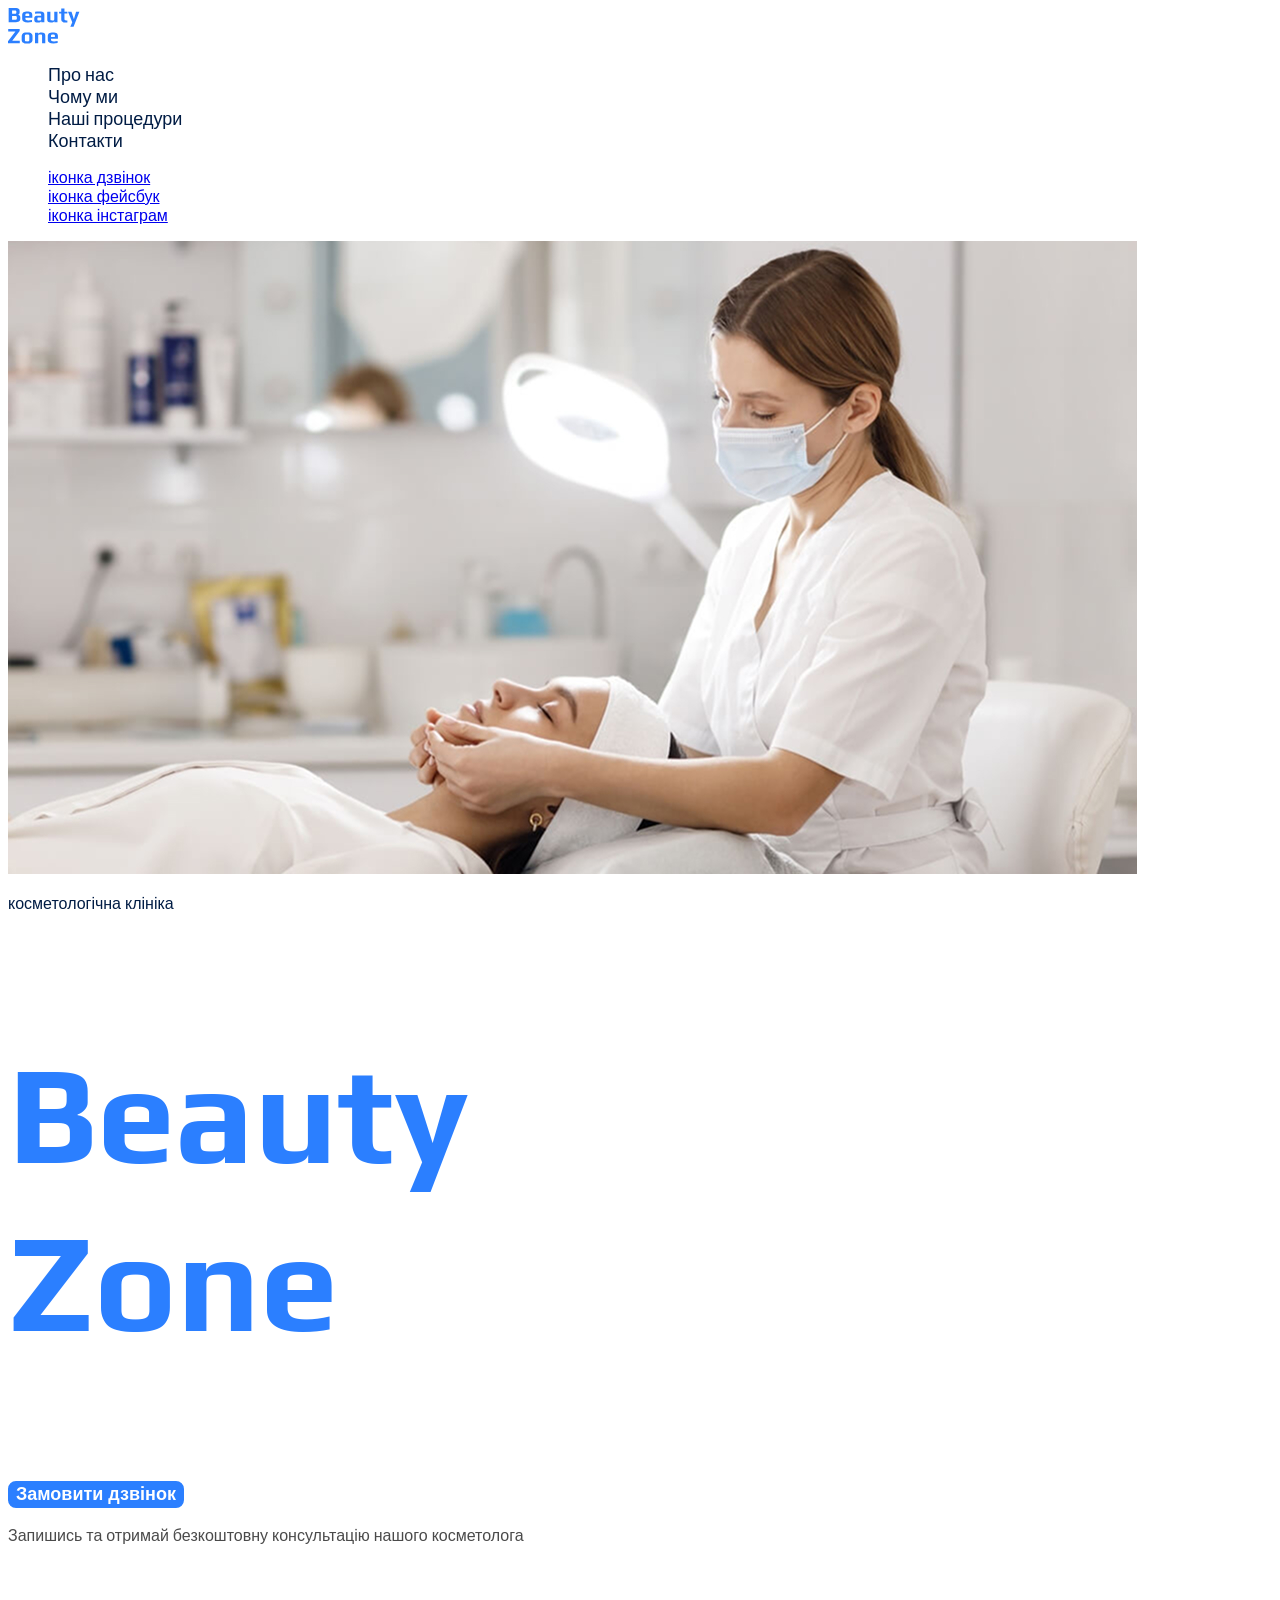
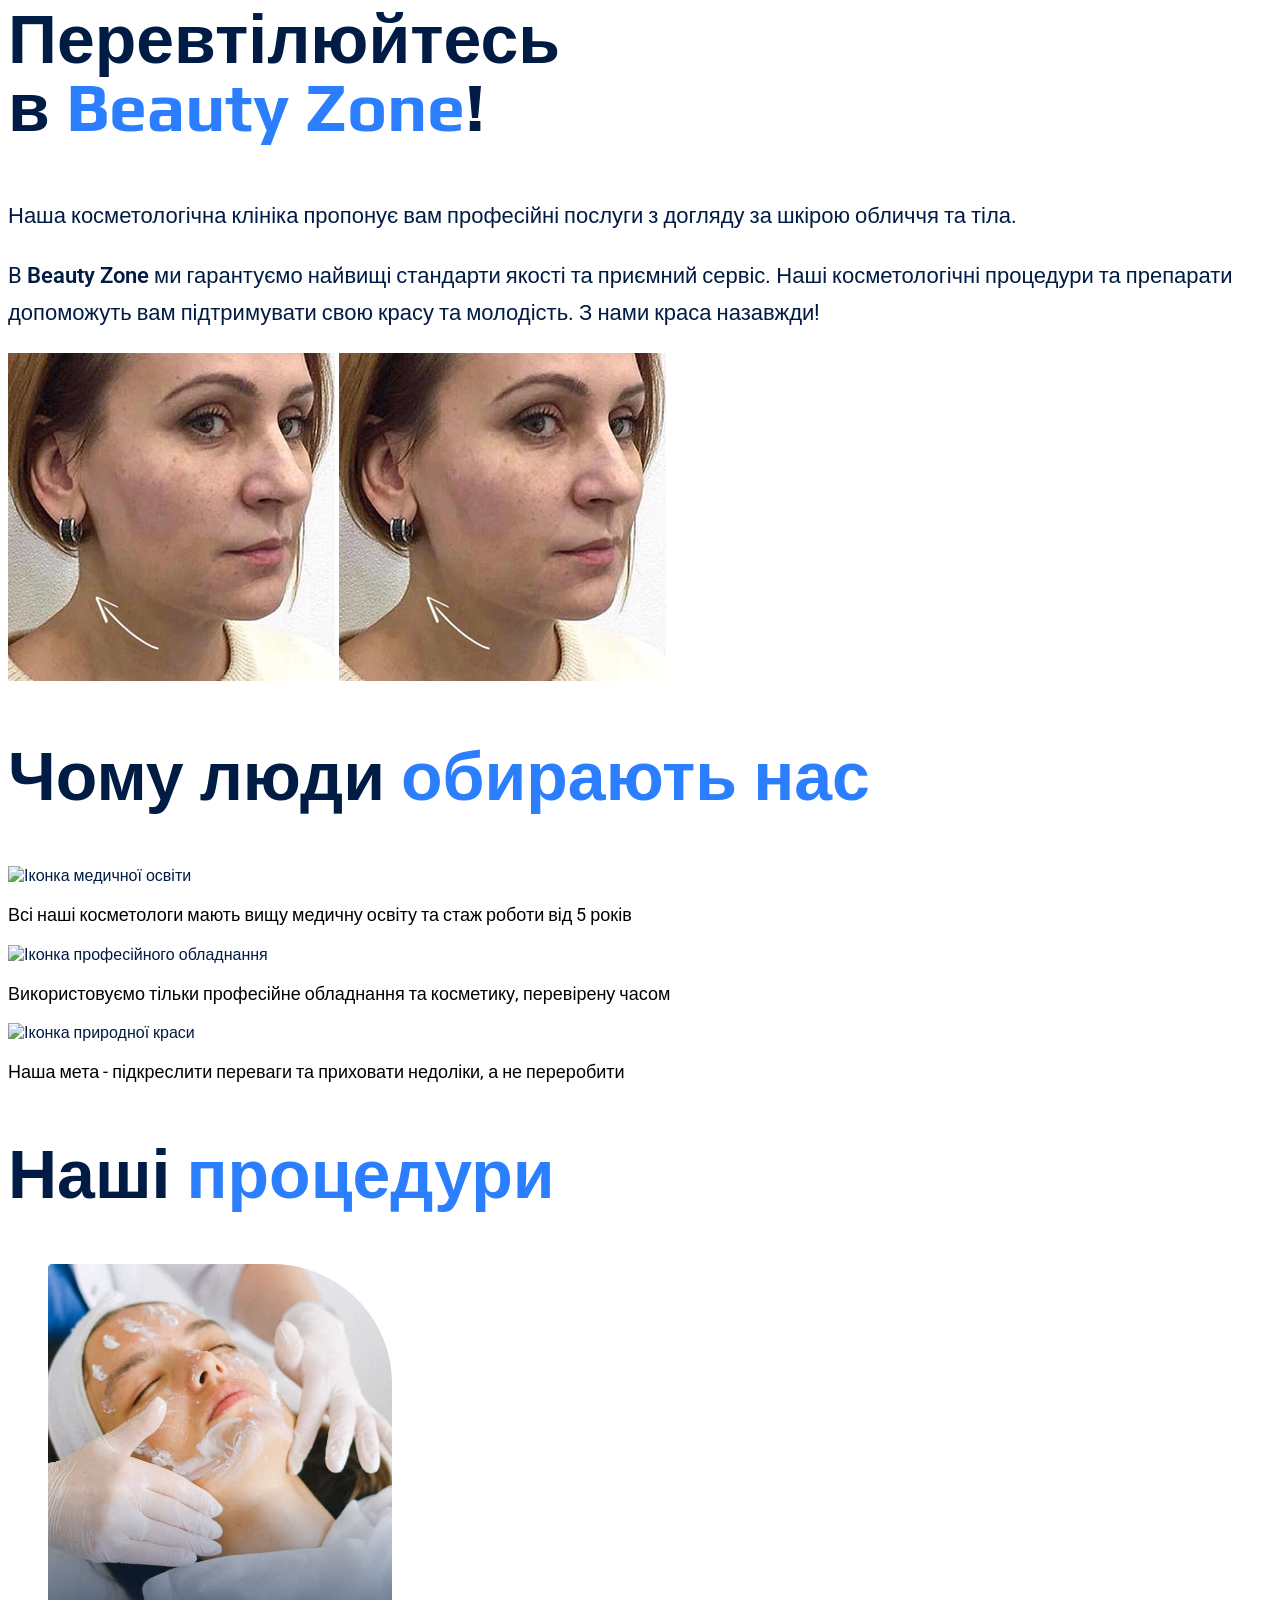
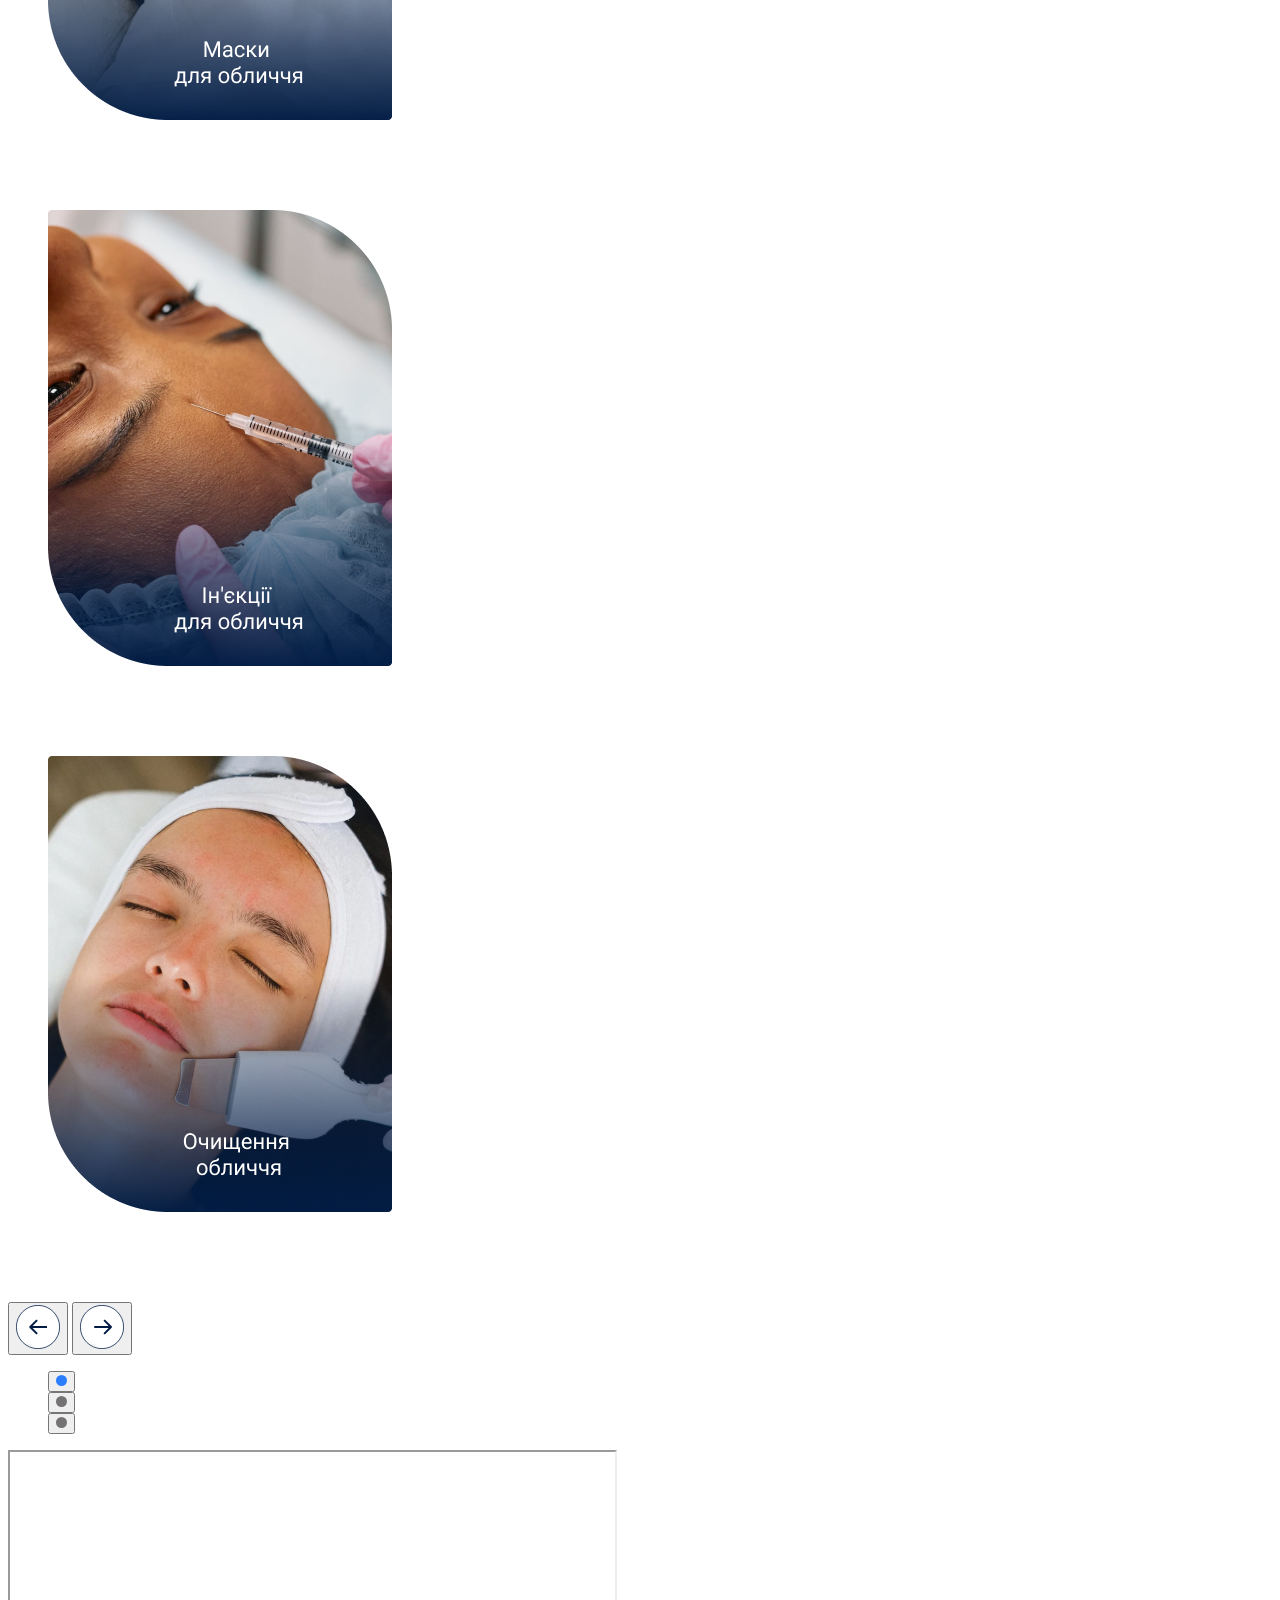
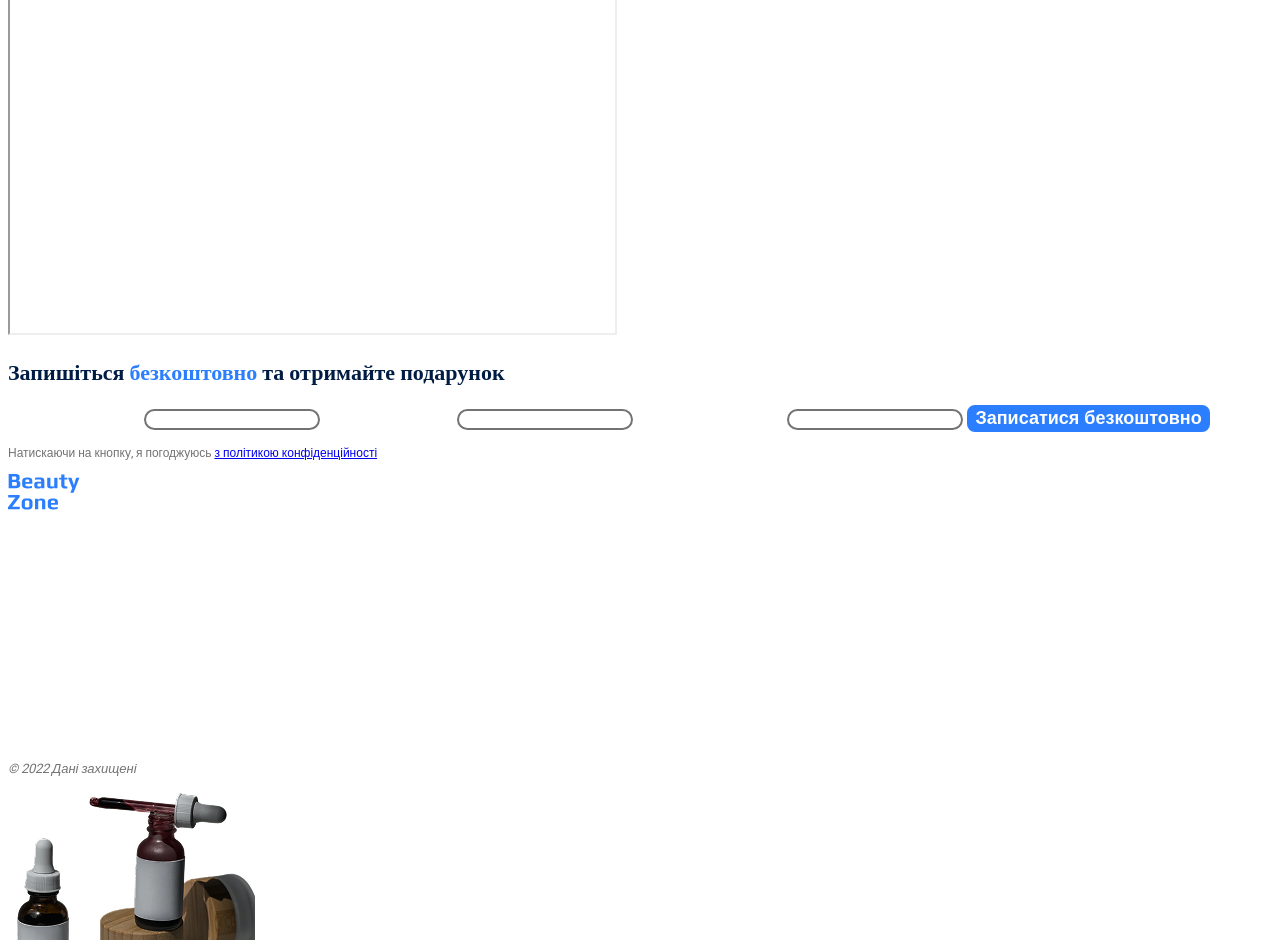
==== indexa.html @ 0082fa1a "Додано підключення шрифту локально" ====
<!doctype html>
<html lang="uk">
  <head>
    <meta charset="UTF-8" />
    <meta name="viewport" content="width=device-width, initial-scale=1.0" />
    <title>Beauty Zone</title>
    <link rel="stylesheet" href="./css/style.css" />
  </head>
  <body>
    <header>
      <a href="#"> <img src="./image/logo.svg" alt="Beauty Zone Logo" /></a>
      <nav>
        <ul>
          <li>
            <a class="link" href="#about">Про нас</a>
          </li>
          <li><a class="link" href="#why-us">Чому ми</a></li>
          <li><a class="link" href="#services">Наші процедури</a></li>
          <li><a class="link" href="#contact">Контакти</a></li>
        </ul>
      </nav>
      <ul>
        <li><a href="tel:+380970000007">іконка дзвінок</a></li>
        <li>
          <a
            href="https://www.facebook.com/beautyzone"
            target="_blank"
            rel="noopener noreferrer"
            >іконка фейсбук</a
          >
        </li>
        <li>
          <a
            href="https://www.instagram.com/beautyzone"
            target="_blank"
            rel="noopener noreferrer"
            >іконка інстаграм</a
          >
        </li>
      </ul>
    </header>
    <main>
      <section class="hero-section">
        <img
          src="./image/hero-photo.jpg"
          alt="Косметолог виконує процедуру догляду за обличчям"
        />
        <p class="hero-description">косметологічна клініка</p>
        <h1 class="hero-title">Beauty<br />Zone</h1>
        <button class="button" type="button">Замовити дзвінок</button>
        <p class="hero-subtitle">
          Запишись та отримай безкоштовну консультацію нашого косметолога
        </p>
      </section>
      <section class="about-section" id="about">
        <h2 class="section-title">
          Перевтілюйтесь<br />в <span>Beauty Zone</span>!
        </h2>
        <p class="about-description">
          Наша косметологічна клініка пропонує вам професійні послуги з догляду
          за шкірою обличчя та тіла.
        </p>
        <p class="about-text">
          B <strong>Beauty Zone</strong> ми гарантуємо найвищі стандарти якості
          та приємний сервіс. Наші косметологічні процедури та препарати
          допоможуть вам підтримувати свою красу та молодість. З нами краса
          назавжди!
        </p>
        <img src="./image/Mask-group2.jpg" alt="Жінка до процедури " />
        <img src="./image/Mask-group2.jpg" alt="Жінка після процедури " />
      </section>
      <section class="why-us-section" id="why-us">
        <h2 class="section-title">Чому люди <span>обирають нас</span></h2>
        <article>
          <img src="./image/icon-1.svg" alt="Іконка медичної освіти" />
          <p class="why-us-text-1">
            Всі наші косметологи мають вищу медичну освіту та стаж роботи від 5
            років
          </p>
        </article>
        <article>
          <img src="./image/icon-2.svg" alt="Іконка професійного обладнання" />
          <p class="why-us-text-2">
            Використовуємо тільки професійне обладнання та косметику, перевірену
            часом
          </p>
        </article>
        <article>
          <img src="./image/icon-3.svg" alt="Іконка природної краси" />
          <p class="why-us-text-3">
            Наша мета - підкреслити переваги та приховати недоліки, а не
            переробити
          </p>
        </article>
      </section>
      <section class="services-section" id="services">
        <h2 class="section-title">Наші <span>процедури</span></h2>
        <ul>
          <li>
            <img src="./image/Facial-Masks.jpg" alt="Маска для обличчя" />
            <p class="service-description">Маска для обличчя</p>
          </li>
          <li>
            <img
              src="./image/Facial-Injections.jpg"
              alt="Ін'єкції для обличчя"
            />
            <p class="service-description">Ін'єкції для обличчя</p>
          </li>
          <li>
            <img src="./image/Facial-Cleansing.jpg" alt="Очищення обличчя" />
            <p class="service-description">Очищення обличчя</p>
          </li>
        </ul>
        <button>
          <img src="./image/Left-arrow.svg" alt="Попередній слайд" />
        </button>
        <button>
          <img src="./image/Right-arrow.svg" alt="Наступний слайд" />
        </button>
        <ul>
          <li>
            <button aria-label="Слайд 1">
              <img src="./image/Ellipse-1.svg" alt="Слайд 1" />
            </button>
          </li>
          <li>
            <button aria-label="Слайд 2">
              <img src="./image/Ellipse-2.svg" alt="Слайд 2" />
            </button>
          </li>
          <li>
            <button aria-label="Слайд 3">
              <img src="./image/Ellipse-4.svg" alt="Слайд 3" />
            </button>
          </li>
        </ul>
      </section>
      <section class="contact-section" id="contact">
        <iframe
          src="https://www.google.com/maps/embed?pb=!1m18!1m12!1m3!1d5081.880125837256!2d30.51555397643694!3d50.442217071590605!2m3!1f0!2f0!3f0!3m2!1i1024!2i768!4f13.1!3m3!1m2!1s0x40d4cef8b5f6338d%3A0x25c7f06ad686451c!2z0LHRg9C7LiDQotCw0YDQsNGB0LAg0KjQtdCy0YfQtdC90LrQviwgNSwg0JrQuNC10LIsINCj0LrRgNCw0LjQvdCwLCAwMjAwMA!5e0!3m2!1sru!2sde!4v1784126427452!5m2!1sru!2sde"
          width="605"
          height="481"
          allowfullscreen=""
          loading="lazy"
          referrerpolicy="strict-origin-when-cross-origin"
          title="Карта розташування Beauty Zone"
        ></iframe>
        <form class="form-section">
          <p class="form-title">
            Запишіться <span>безкоштовно</span> та отримайте подарунок
          </p>
          <label for="name">Ваше ім'я та прізвище</label>
          <input
            class="form-label"
            type="text"
            id="name"
            name="name"
            required
          />

          <label for="phone">Ваш номер телефону</label>
          <input
            class="form-label"
            type="tel"
            id="phone"
            name="phone"
            required
          />

          <label for="email">Ваша електронна пошта</label>
          <input
            class="form-label"
            type="email"
            id="email"
            name="email"
            required
          />

          <button class="button" type="submit">Записатися безкоштовно</button>
          <p class="consent-text">
            Натискаючи на кнопку, я погоджуюсь
            <a href="#" class="consent-link">з політикою конфіденційності</a>
          </p>
        </form>
      </section>
    </main>
    <footer>
      <a href="#"> <img src="./image/logo.svg" alt="Beauty Zone Logo" /></a>
      <nav>
        <ul>
          <li>
            <a href="#about">Про нас</a>
          </li>
          <li><a href="#why-us">Чому ми</a></li>
          <li><a href="#services">Наші процедури</a></li>
          <li><a href="#contact">Контакти</a></li>
        </ul>
      </nav>
      <address>
        <ul>
          <li><a href="tel:+380960000007">+ 38 (096) 000 00 07</a></li>
          <li>
            <a href="mailto:beautyzone@gmail.com">beautyzone@gmail.com</a>
          </li>
          <li>
            <a
              href="https://maps.app.goo.gl/HnCB11w3N8Eyhjzk7"
              target="_blank"
              rel="noopener noreferrer"
              >Україна, м. Київ, вул. Тараса Шевченка 5</a
            >
          </li>
        </ul>
        <ul>
          <li>
            <a href="tel:+380960000007">іконка дзвінок</a>
          </li>
          <li>
            <a href="#"><!-- Facebook icon --></a>
          </li>
          <li>
            <a href="#"><!-- Instagram icon --></a>
          </li>
        </ul>

        <a href="#">Політика конфіденційності</a>
        <p>&copy; 2022 Дані захищені</p>
        <img src="./image/Produckt-photos.jpg" alt="Флакони з рідиною" />
      </address>
    </footer>
  </body>
</html>
---- css/style.css ----
@font-face {
     font-display: swap;
     font-family: 'Play';
     font-style: normal;
     font-weight: 400;
     src: url('../fonts/play-v21-latin-regular.woff2') format('woff2');
 }

 @font-face {
     font-display: swap;
     font-family: 'Play';
     font-style: normal;
     font-weight: 700;
     src: url('../fonts/play-v21-latin-700.woff2') format('woff2');
 }

 @font-face {
     font-display: swap;
     font-family: 'Roboto';
     font-style: normal;
     font-weight: 400;
     src: url('../fonts/roboto-v51-latin-regular.woff2') format('woff2');
 }

 @font-face {
     font-display: swap;
     font-family: 'Roboto';
     font-style: normal;
     font-weight: 600;
     src: url('../fonts/roboto-v51-latin-600.woff2') format('woff2');
 }

 @font-face {
     font-display: swap;
     font-family: 'Roboto';
     font-style: normal;
     font-weight: 700;
     src: url('../fonts/roboto-v51-latin-700.woff2') format('woff2');

 }

 :root {
     --color-brand: #2B7FFF;
     --color-primary-dark: #011C44;
     --color-primary-light: #FFFFFF;
     --color-secondary-dark: #000000;
     --color-secondary-neutral: #747272;
 }

 /* Base */
 body {
     color: var(--color-primary-dark);
     font-family: 'Roboto', sans-serif;
     font-weight: 400;
 }

 ul {
     list-style-type: none;
 }

 /* Button */
 .button {
     color: var(--color-primary-light);
     font-weight: 600;
     font-size: 18px;
     background-color: var(--color-brand);
     border: 2px solid var(--color-brand);
     cursor: pointer;
     border-radius: 8px;
 }

 .button:hover {
     color: var(--color-secondary-dark);
     background-color: transparent;
     border: 1px solid var(--color-brand);
 }

 /* Link*/

 .link {
     color: var(--color-primary-dark);
     text-decoration: none;
     font-size: 18px;
 }

 .link:hover {
     color: var(--color-brand);
     font-weight: 700;
     font-size: 18px;
 }


 /* Hero */

 .hero-title {
     color: var(--color-brand);
     font-family: 'Play';
     font-weight: 700;
     font-size: 140px;
     line-height: 1.2;
 }

 .hero-description {
     color: var(--color-primary-dark);
 }

 .hero-subtitle {
     color: #4A4A4A;
     line-height: 1.5;
 }

 /* Section */

 .section-title {
     color: var(--color-primary-dark);
     font-family: 'Play', sans-serif;
     font-weight: 700;
     font-size: 68px;
     line-height: 100%;
 }

 .section-title span {
     color: var(--color-brand);
     font-size: 68px;
     line-height: 100%;
 }

 /* About */

 .about-description {
     color: var(--color-primary-dark);
     font-size: 22px;   
     line-height: 1.7;
 }

 .about-text {
     color: var(--color-primary-dark);
     font-size: 22px;
     line-height: 1.7;
 }

 .about-text strong {
     font-weight: 600;
     font-size: 22px;
     line-height: 1.7;
 }

 /* Why Us */

 .why-us-text-1 {
     color: var(--color-secondary-dark);
     font-size: 18px;
     line-height: 1.3;
 }

 .why-us-text-2 {
     color: var(--color-secondary-dark);
     font-size: 18px;
     line-height: 1.3;
 }

 .why-us-text-3 {
     color: var(--color-secondary-dark);
     font-size: 18px;
     line-height: 1.3;
 }

 /* Services */

 .service-description {
     color: var(--color-primary-light);
        font-size: 22px;
        line-height: 1.9;
 }

 /* Contact */
 .form-title {
     font-family: 'Play';
     font-weight: 600;
     font-size: 22px;
     line-height: 100%;
 }

 .form-section p span {
     color: var(--color-brand);
     font-size: 22px;
     line-height: 100%;
 }

 .form-section label {
     color: var(--color-primary-light);
     font-size: 13px;
     line-height: 100%;
 }
 
 .consent-text {
    color: var(--color-secondary-neutral);
    font-size: 12px;
    line-height: 1.5;
 } 

 .form-label { 
    background-color: transparent;
     font-size: 13px;
     line-height: 100%;
     border: 2px solid #747272;
     cursor: pointer;
     border-radius: 32px;
    }

.form-label:hover {
    background-color: var(--color-secondary-neutral);
    border: 2px solid var(--color-secondary-neutral);
}

 /* Footer */

 footer a {
     color: var(--color-primary-light);
     text-decoration: none;
     font-size: 16px;
     line-height: 100%;
 }

 footer p {
    color:var(--color-secondary-neutral);
    font-size: 13px;
    line-height: 100%;
}
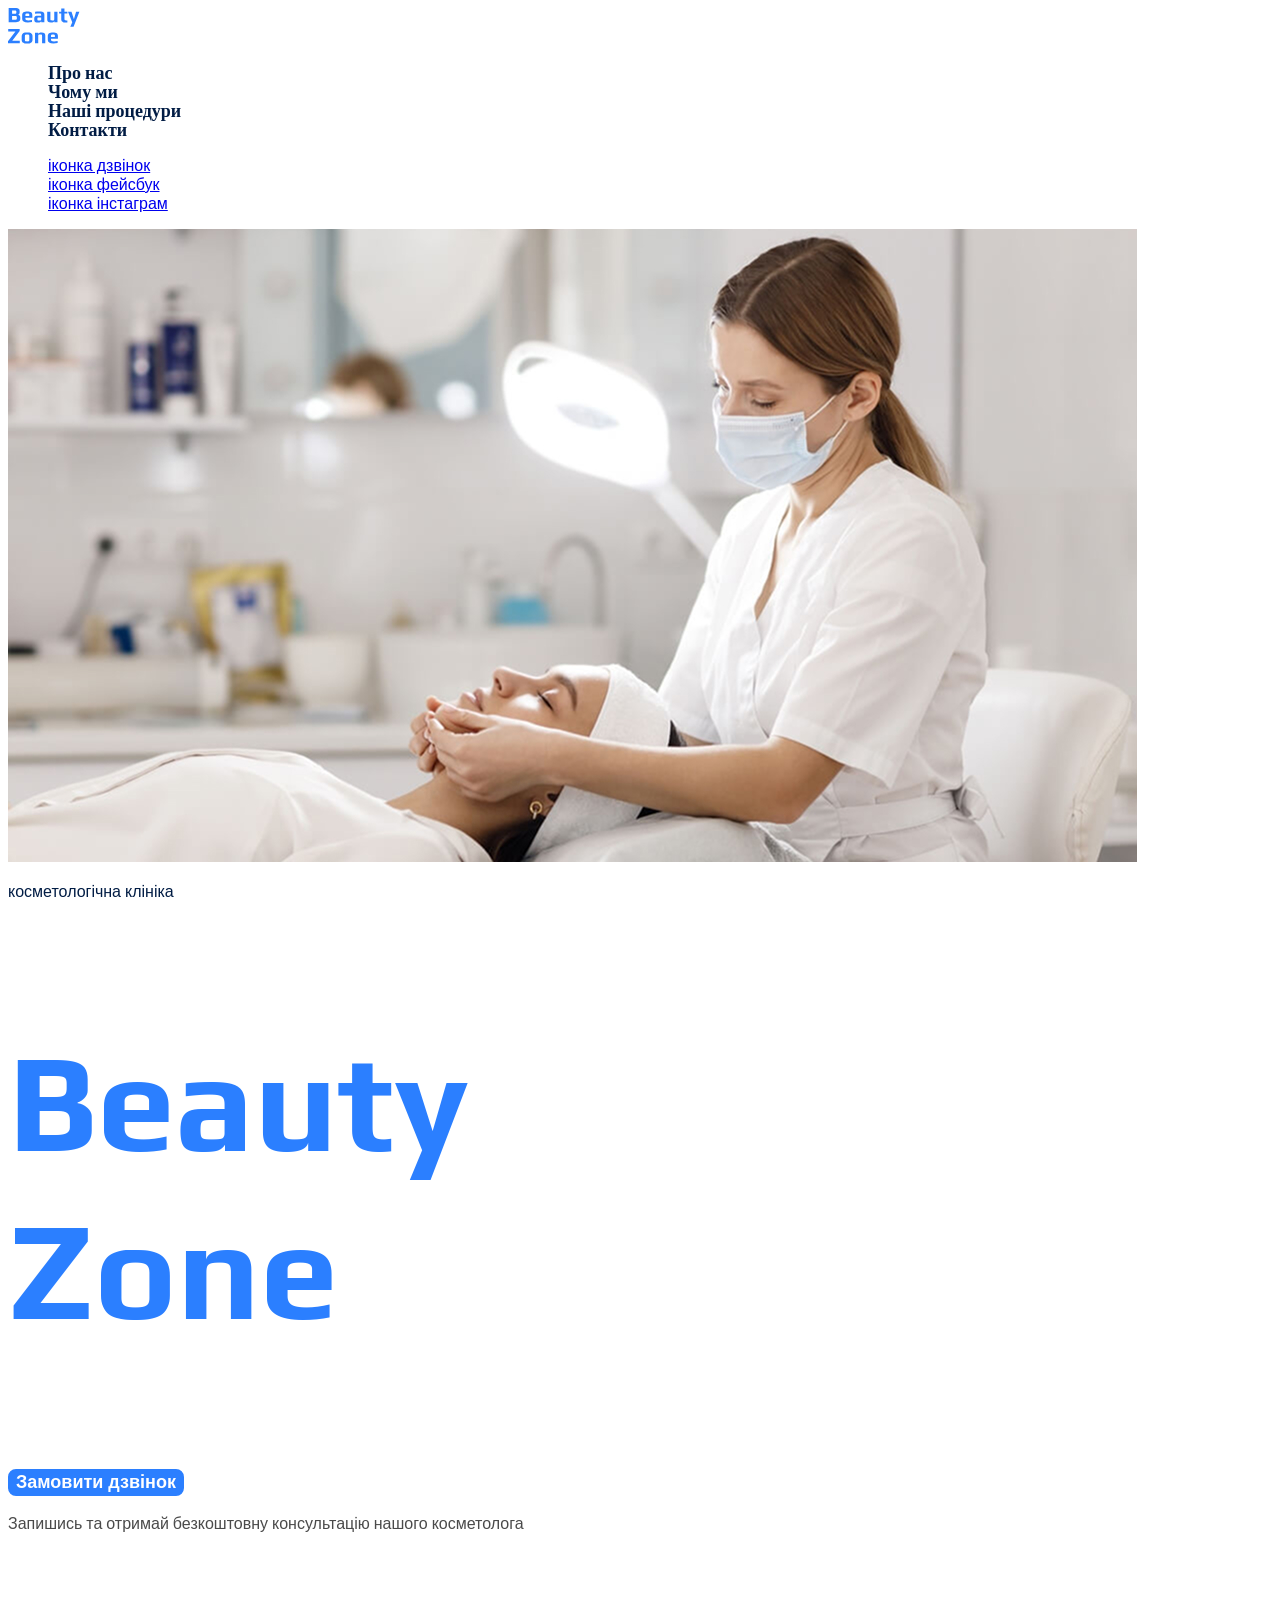
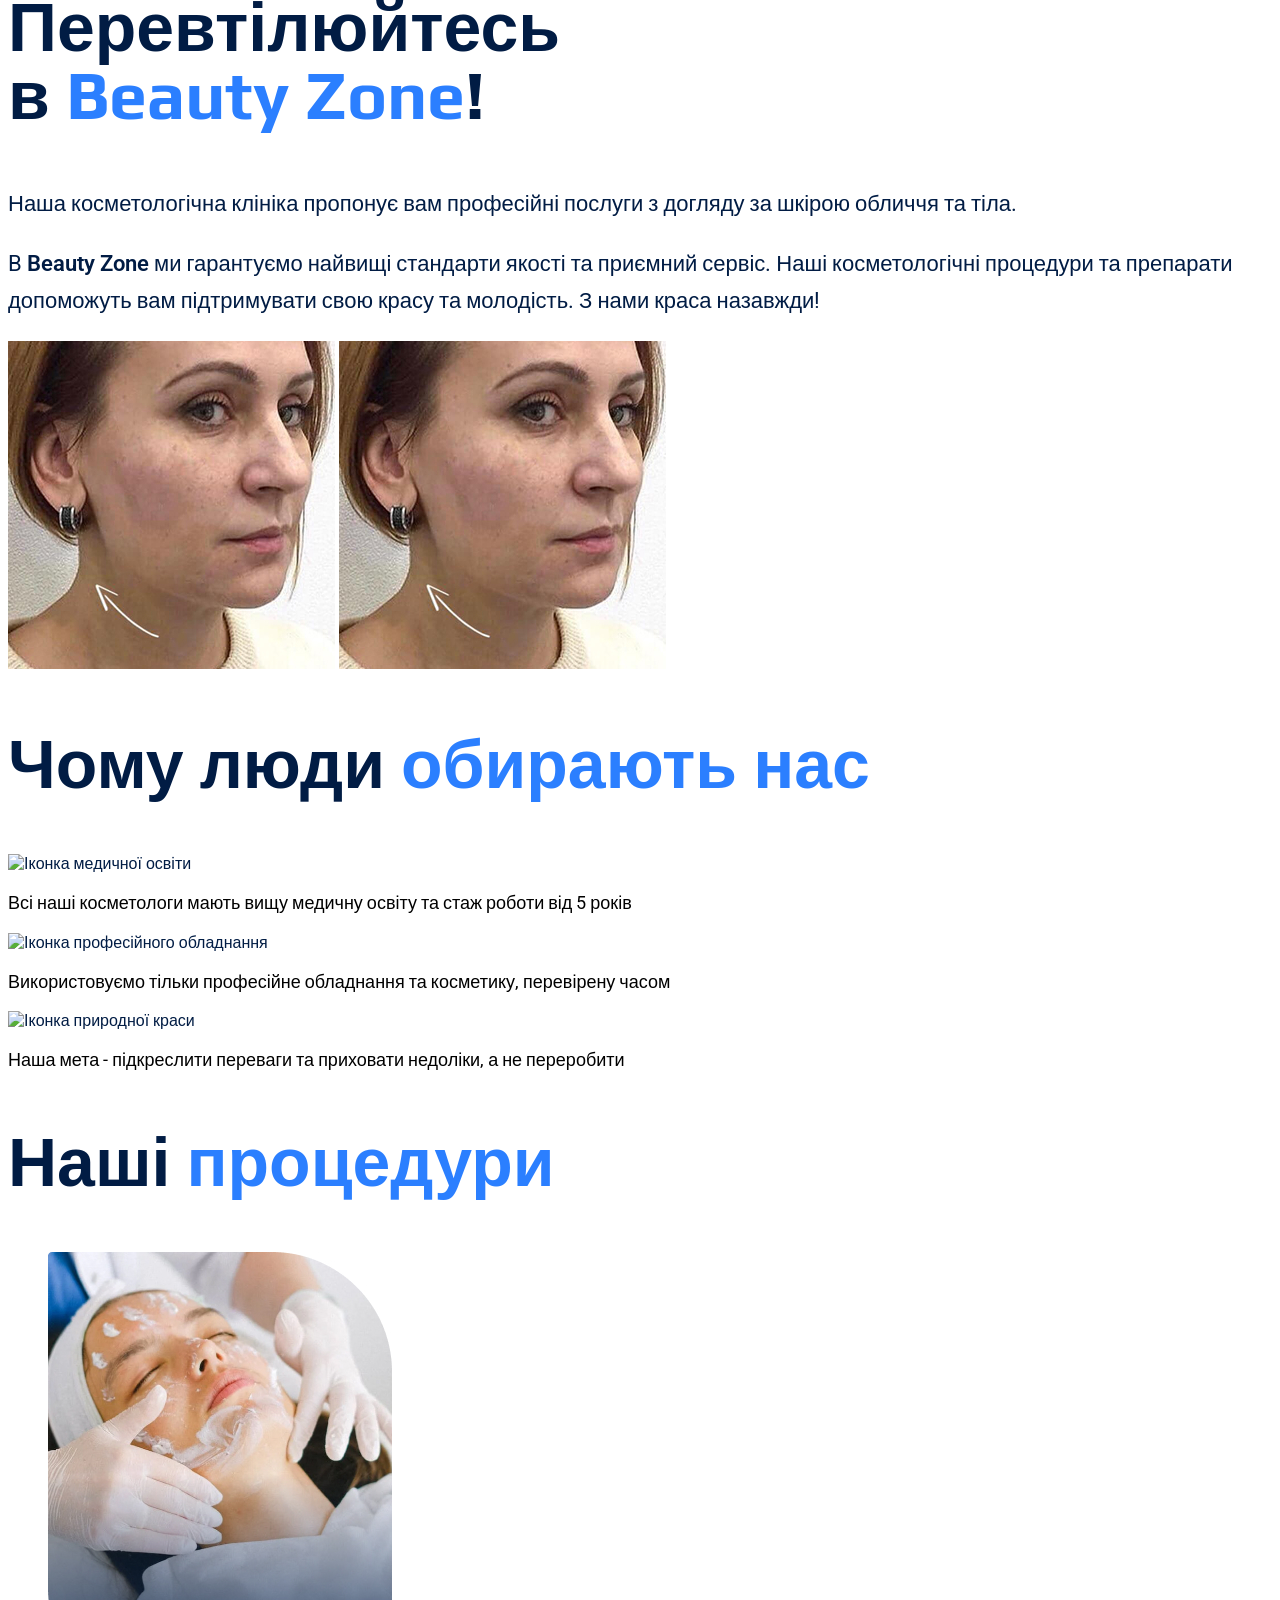
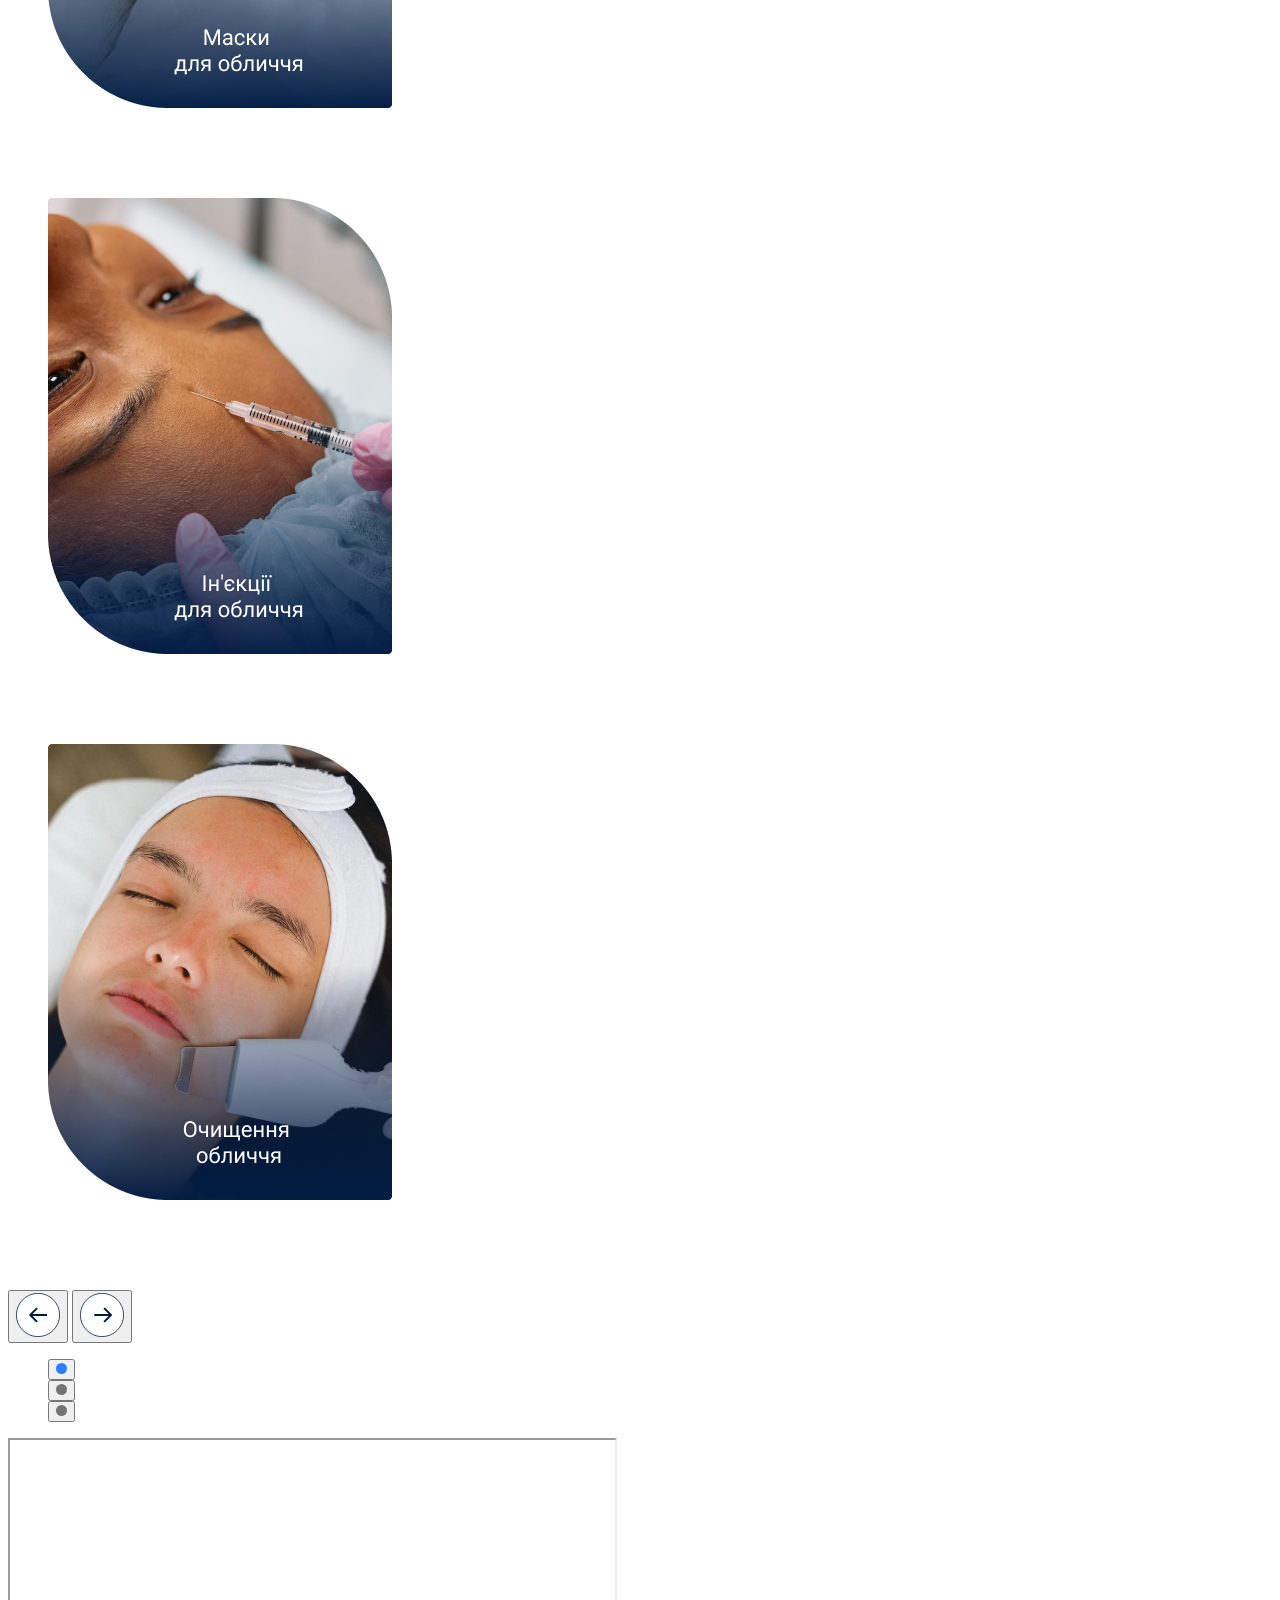
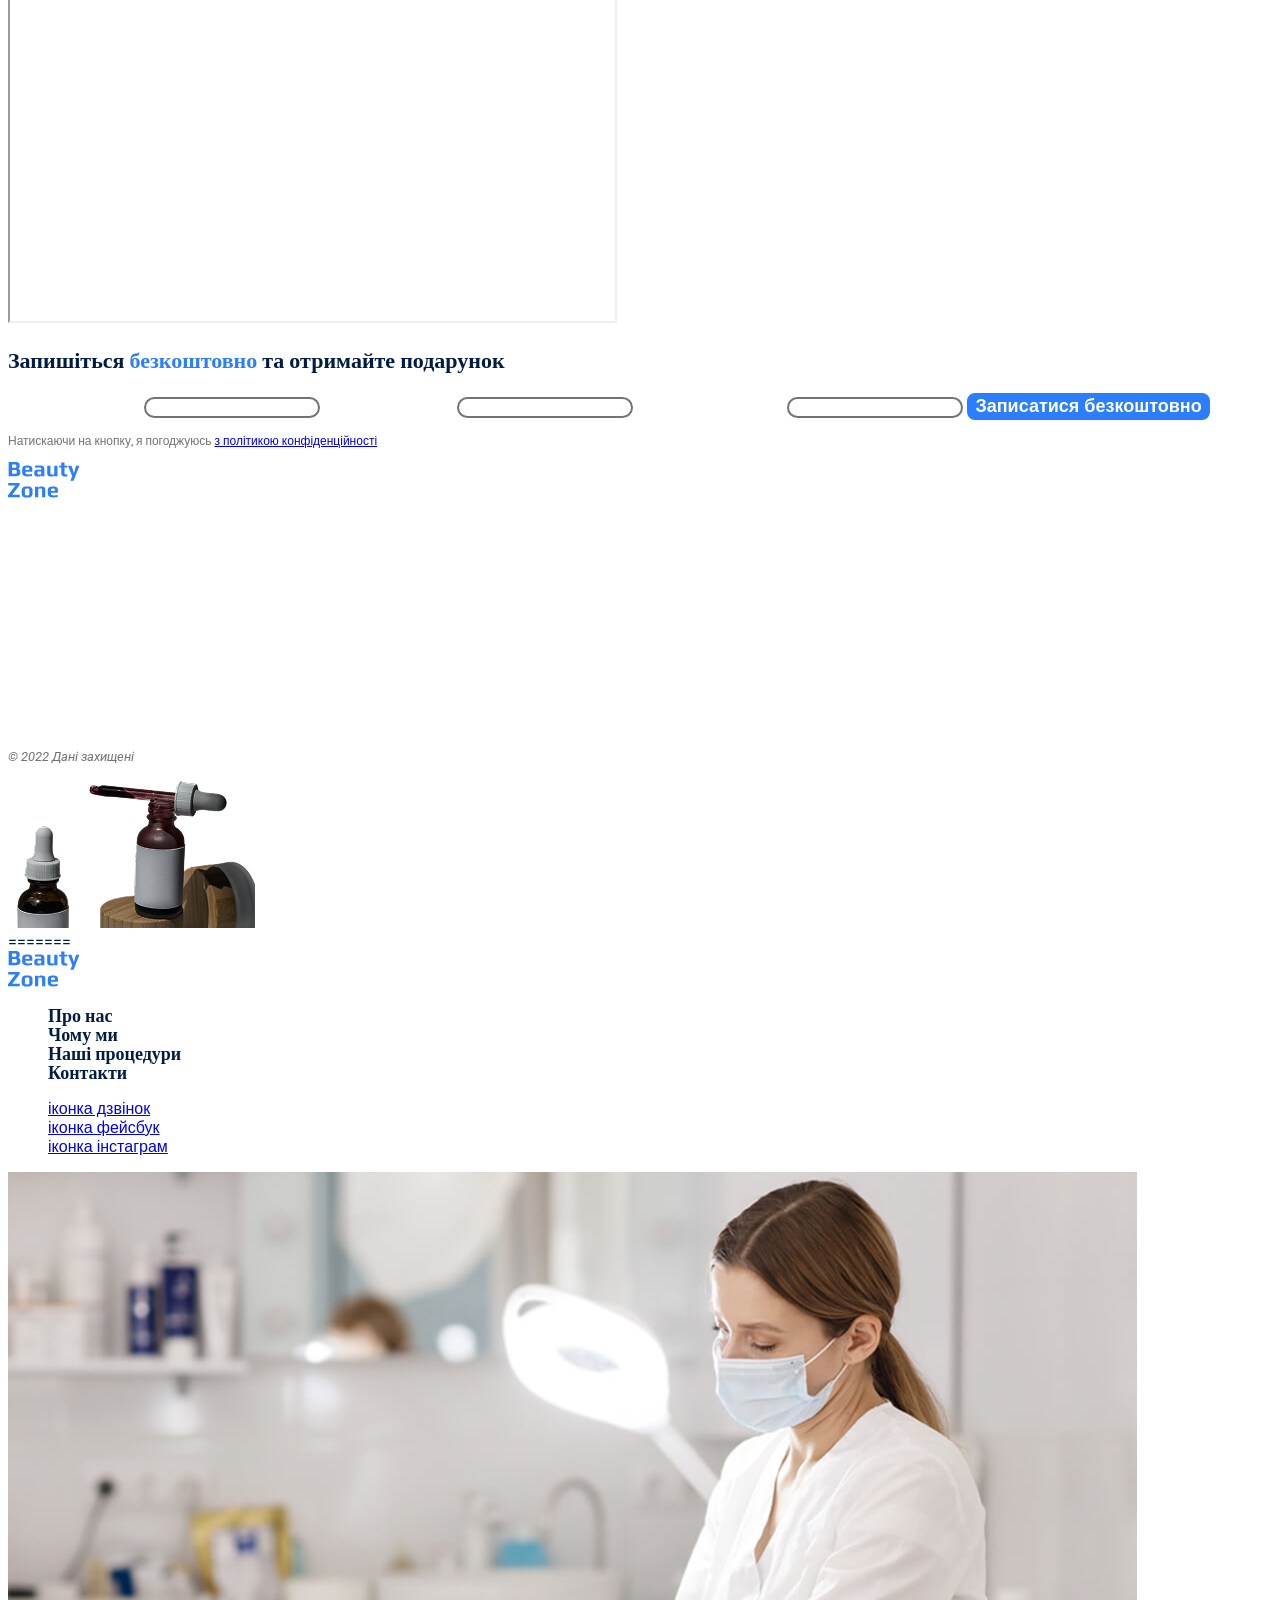
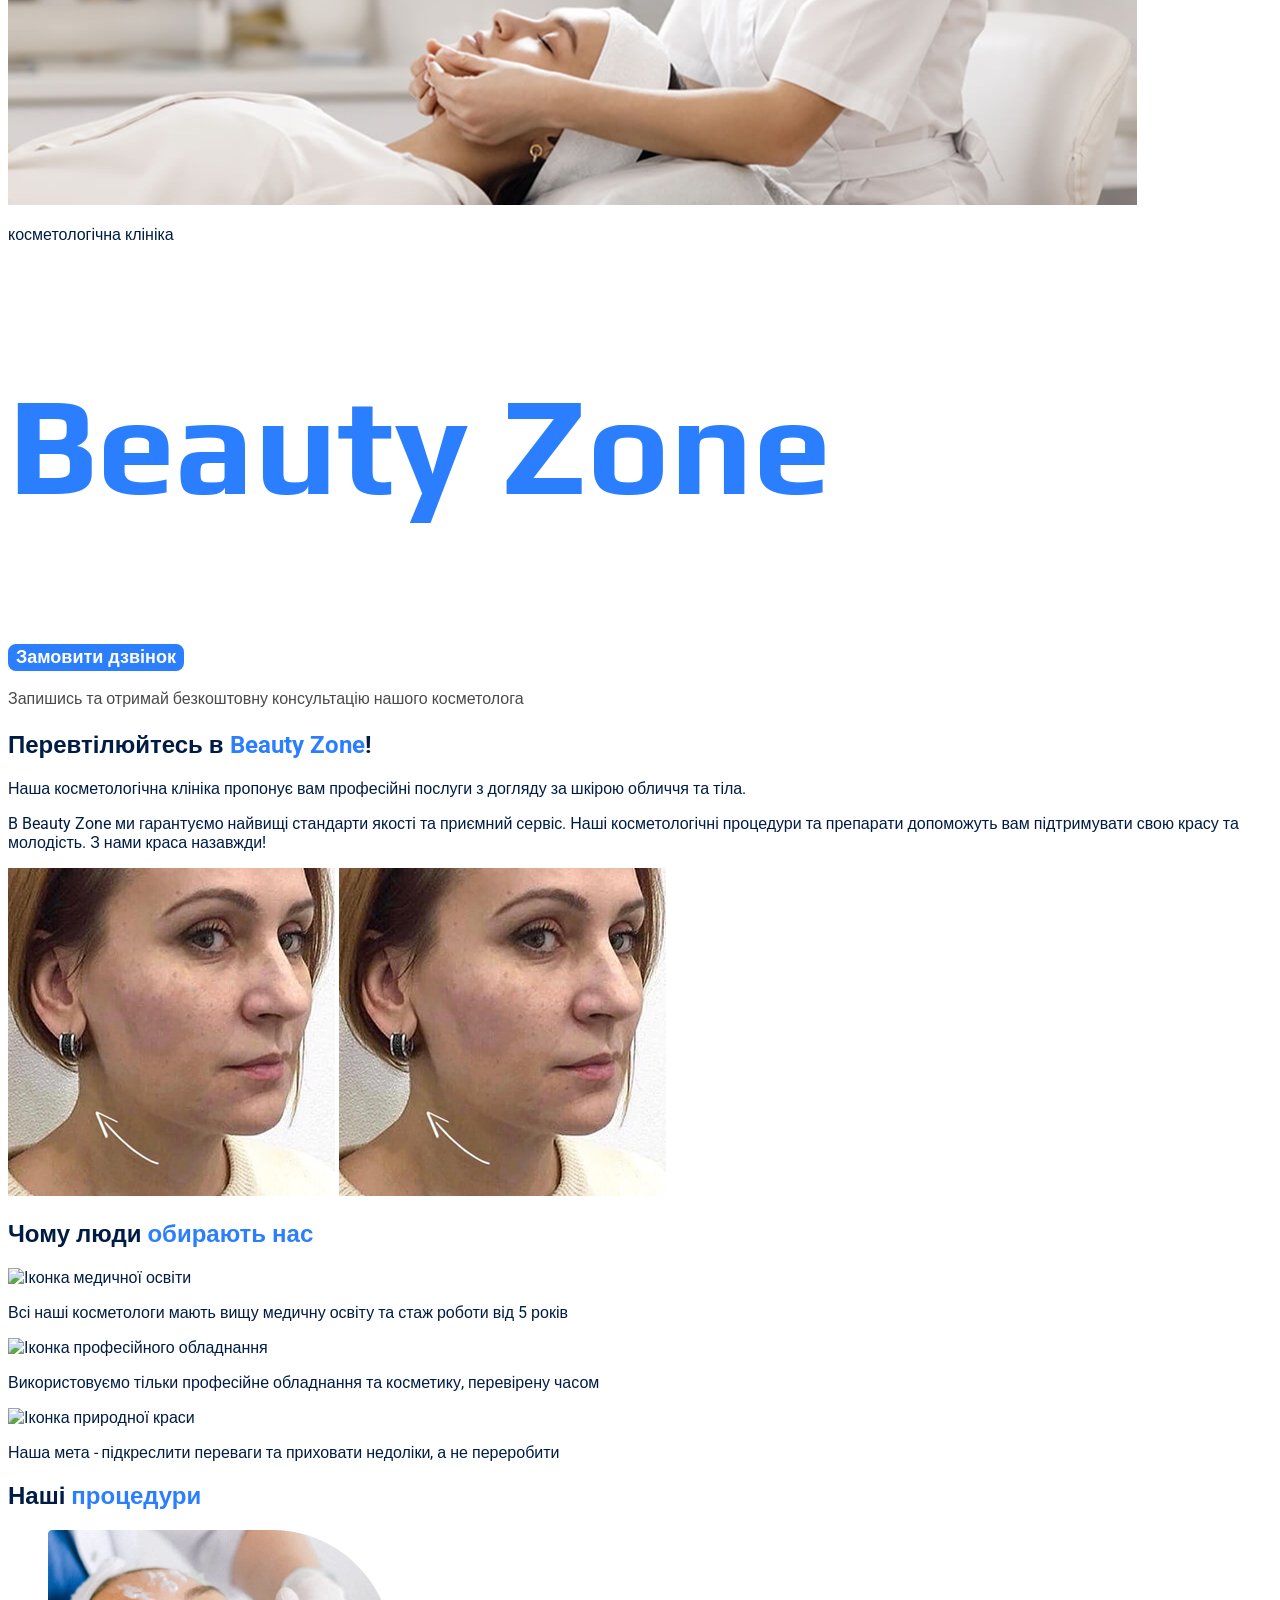
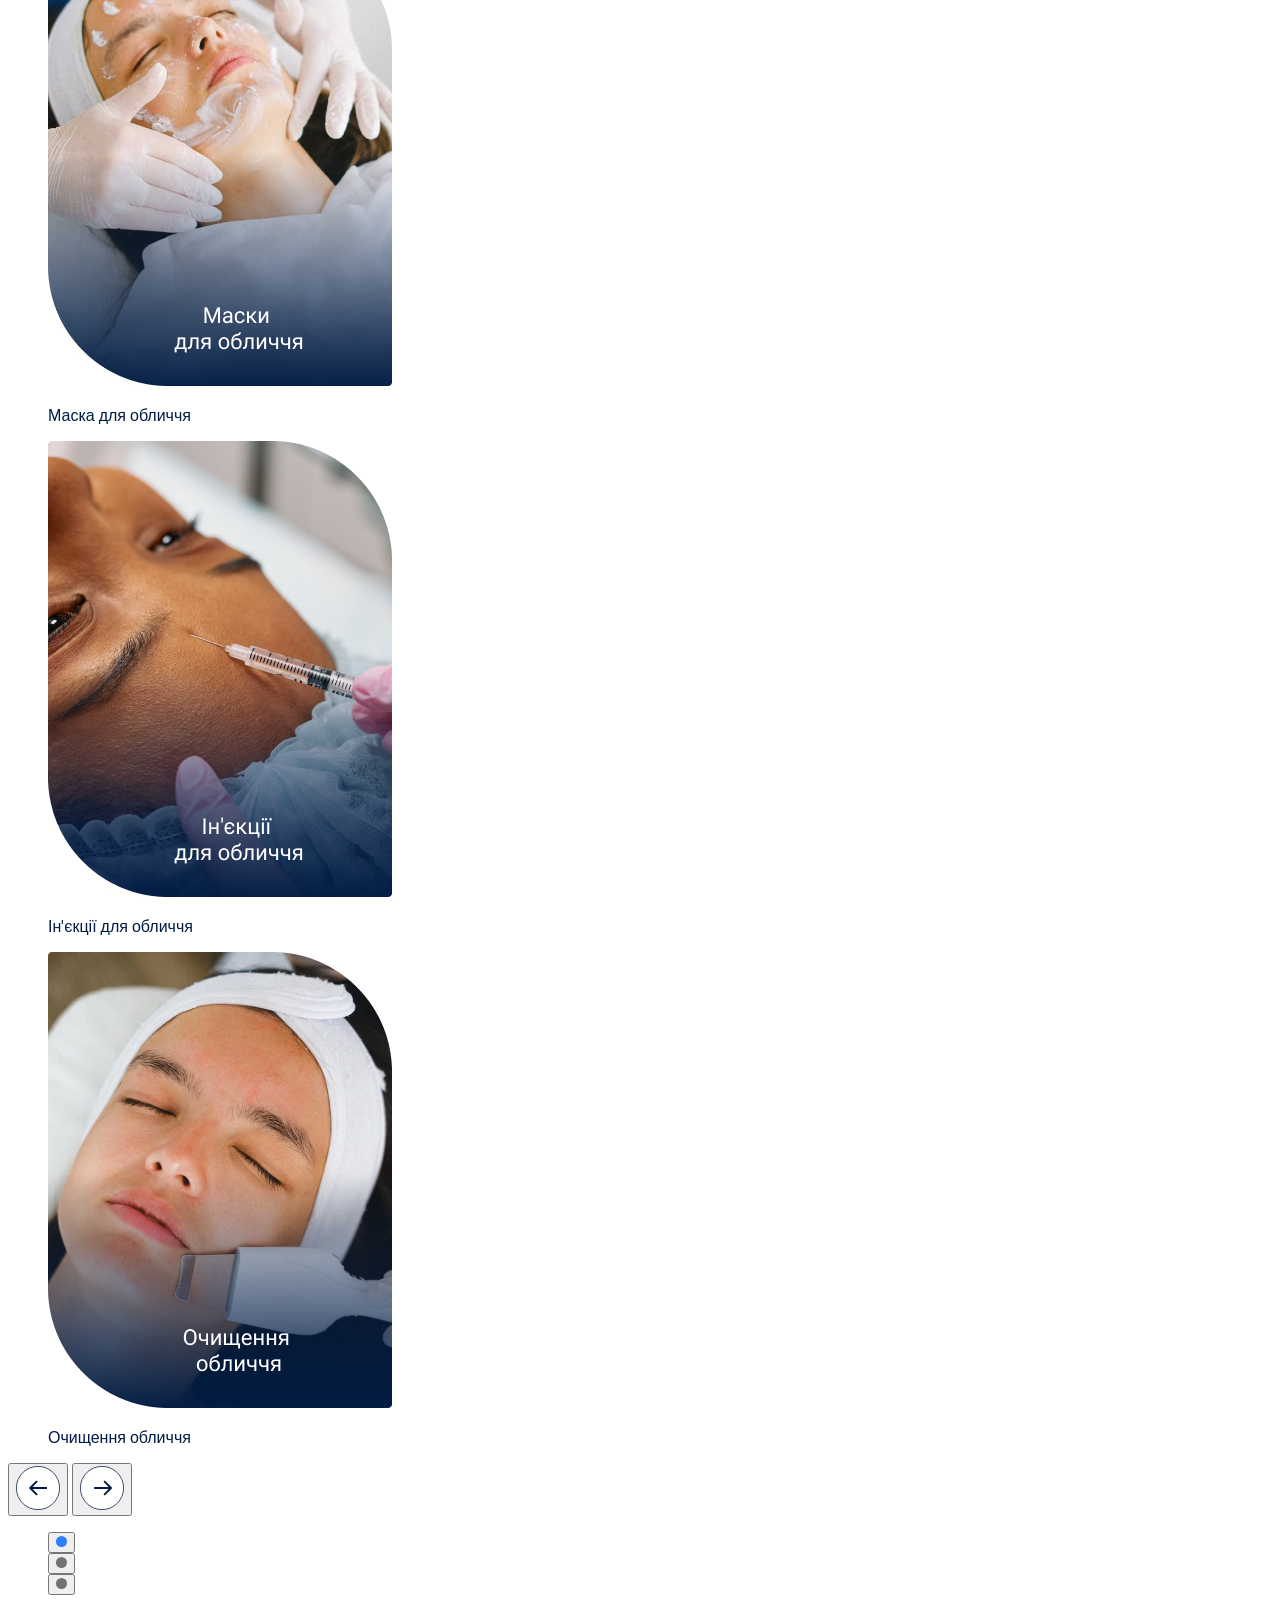
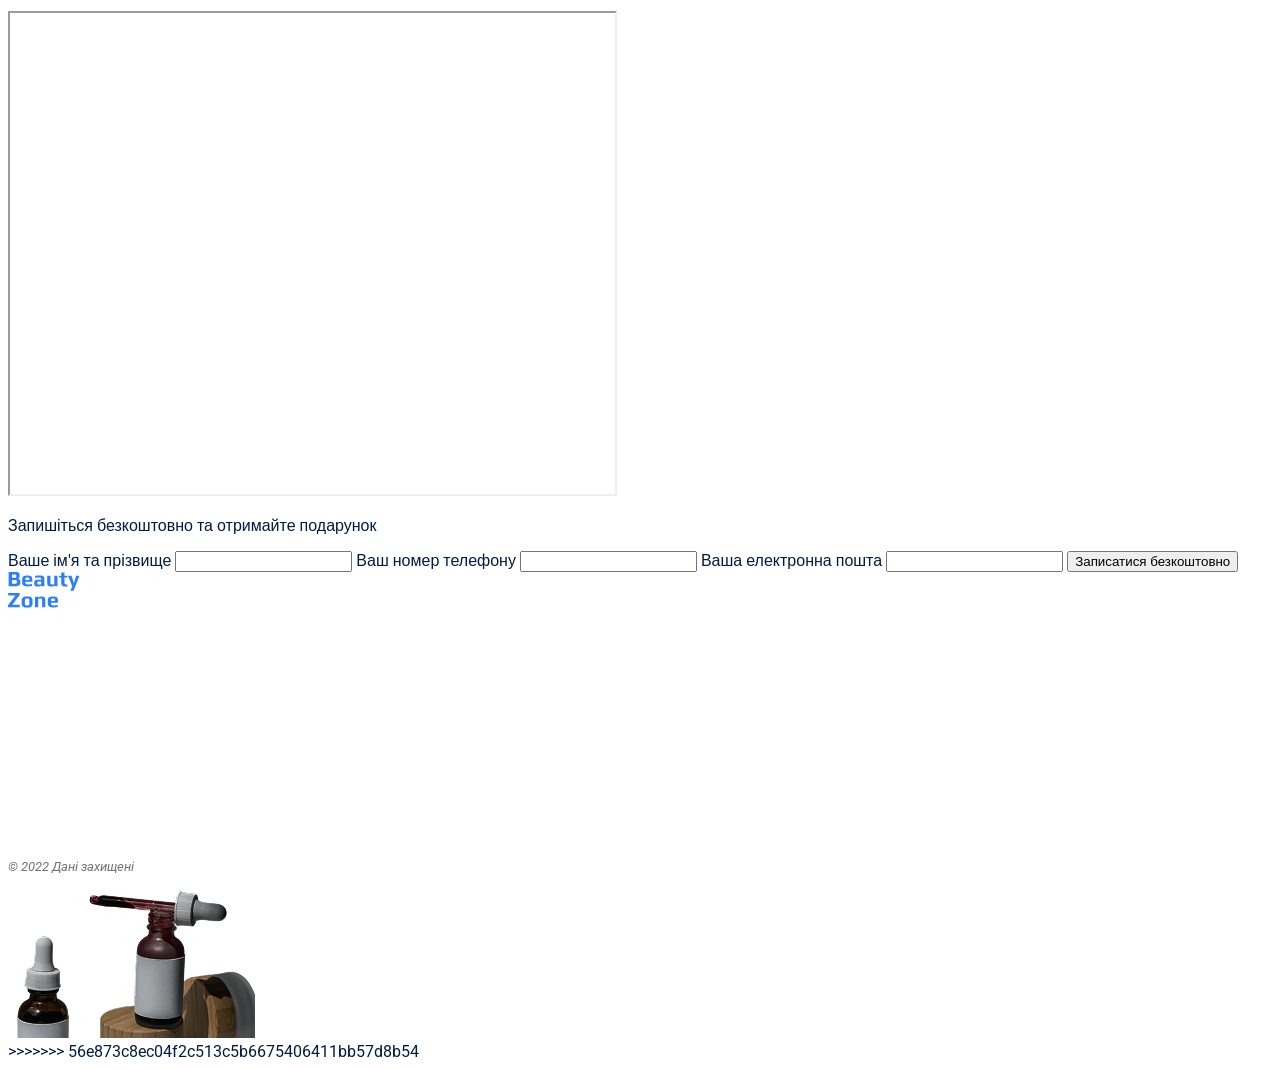
==== commit ac26cfd7: "Resolve merge conflicts" ====
--- a/indexa.html
+++ b/indexa.html
@@ -231,3 +231,217 @@
     </footer>
   </body>
 </html>
+=======
+<!doctype html>
+<html lang="uk">
+  <head>
+    <meta charset="UTF-8" />
+    <meta name="viewport" content="width=device-width, initial-scale=1.0" />
+    <title>Beauty Zone</title>
+    <link rel="preconnect" href="https://fonts.googleapis.com" />
+    <link rel="preconnect" href="https://fonts.gstatic.com" crossorigin />
+    <link
+      href="https://fonts.googleapis.com/css2?family=Roboto:ital,wght@0,700;1,700&display=swap"
+      rel="stylesheet"
+    />
+    <link rel="stylesheet" href="./css/style.css" />
+  </head>
+  <body>
+    <header>
+      <a href="#"> <img src="./image/logo.svg" alt="Beauty Zone Logo" /></a>
+      <nav>
+        <ul>
+          <li>
+            <a class="link" href="#about">Про нас</a>
+          </li>
+          <li><a class="link" href="#why-us">Чому ми</a></li>
+          <li><a class="link" href="#services">Наші процедури</a></li>
+          <li><a class="link" href="#contact">Контакти</a></li>
+        </ul>
+      </nav>
+      <ul>
+        <li><a href="tel:+ 38 (097) 000 00 07">іконка дзвінок</a></li>
+        <li>
+          <a
+            href="https://www.facebook.com/beautyzone"
+            target="_blank"
+            rel="noopener noreferrer"
+            >іконка фейсбук</a
+          >
+        </li>
+        <li>
+          <a
+            href="https://www.instagram.com/beautyzone"
+            target="_blank"
+            rel="noopener noreferrer"
+            >іконка інстаграм</a
+          >
+        </li>
+      </ul>
+    </header>
+    <main>
+      <section class="hero-section">
+        <img
+          src="./image/hero-photo.jpg"
+          alt="Косметолог виконує процедуру догляду за обличчям"
+        />
+        <p class="hero-description">косметологічна клініка</p>
+        <h1 class="hero-title">Beauty Zone</h1>
+        <button class="button" type="button">Замовити дзвінок</button>
+        <p class="hero-subtitle">
+          Запишись та отримай безкоштовну консультацію нашого косметолога
+        </p>
+      </section>
+      <section id="about">
+        <h2>Перевтілюйтесь в <span>Beauty Zone</span>!</h2>
+        <p>
+          Наша косметологічна клініка пропонує вам професійні послуги з догляду
+          за шкірою обличчя та тіла.
+        </p>
+        <p>
+          B Beauty Zone ми гарантуємо найвищі стандарти якості та приємний
+          сервіс. Наші косметологічні процедури та препарати допоможуть вам
+          підтримувати свою красу та молодість. З нами краса назавжди!
+        </p>
+        <img src="./image/Mask-group2.jpg" alt="Жінка до процедури " />
+        <img src="./image/Mask-group2.jpg" alt="Жінка після процедури " />
+      </section>
+      <section id="why-us">
+        <h2>Чому люди <span>обирають нас</span></h2>
+        <article>
+          <img src="./image/icon-1.svg" alt="Іконка медичної освіти" />
+          <p>
+            Всі наші косметологи мають вищу медичну освіту та стаж роботи від 5
+            років
+          </p>
+        </article>
+        <article>
+          <img src="./image/icon-2.svg" alt="Іконка професійного обладнання" />
+          <p>
+            Використовуємо тільки професійне обладнання та косметику, перевірену
+            часом
+          </p>
+        </article>
+        <article>
+          <img src="./image/icon-3.svg" alt="Іконка природної краси" />
+          <p>
+            Наша мета - підкреслити переваги та приховати недоліки, а не
+            переробити
+          </p>
+        </article>
+      </section>
+      <section id="services">
+        <h2>Наші <span>процедури</span></h2>
+        <ul>
+          <li>
+            <img src="./image/Facial-Masks.jpg" alt="Маска для обличчя" />
+            <p>Маска для обличчя</p>
+          </li>
+          <li>
+            <img
+              src="./image/Facial-Injections.jpg"
+              alt="Ін'єкції для обличчя"
+            />
+            <p>Ін'єкції для обличчя</p>
+          </li>
+          <li>
+            <img src="./image/Facial-Cleansing.jpg" alt="Очищення обличчя" />
+            <p>Очищення обличчя</p>
+          </li>
+        </ul>
+        <button>
+          <img src="./image/Left-arrow.svg" alt="Попередній слайд" />
+        </button>
+        <button>
+          <img src="./image/Right-arrow.svg" alt="Наступний слайд" />
+        </button>
+        <ul>
+          <li>
+            <button aria-label="Слайд 1">
+              <img src="./image/Ellipse-1.svg" alt="Слайд 1" />
+            </button>
+          </li>
+          <li>
+            <button aria-label="Слайд 2">
+              <img src="./image/Ellipse-2.svg" alt="Слайд 2" />
+            </button>
+          </li>
+          <li>
+            <button aria-label="Слайд 3">
+              <img src="./image/Ellipse-4.svg" alt="Слайд 3" />
+            </button>
+          </li>
+        </ul>
+      </section>
+      <section id="contact">
+        <iframe
+          src="https://www.google.com/maps/embed?pb=!1m18!1m12!1m3!1d5081.880125837256!2d30.51555397643694!3d50.442217071590605!2m3!1f0!2f0!3f0!3m2!1i1024!2i768!4f13.1!3m3!1m2!1s0x40d4cef8b5f6338d%3A0x25c7f06ad686451c!2z0LHRg9C7LiDQotCw0YDQsNGB0LAg0KjQtdCy0YfQtdC90LrQviwgNSwg0JrQuNC10LIsINCj0LrRgNCw0LjQvdCwLCAwMjAwMA!5e0!3m2!1sru!2sde!4v1784126427452!5m2!1sru!2sde"
+          width="605"
+          height="481"
+          allowfullscreen=""
+          loading="lazy"
+          referrerpolicy="strict-origin-when-cross-origin"
+          title="Карта розташування Beauty Zone"
+        ></iframe>
+        <form>
+          <p>Запишіться <span>безкоштовно</span> та отримайте подарунок</p>
+          <label for="name">Ваше ім'я та прізвище</label>
+          <input type="text" id="name" name="name" required />
+
+          <label for="phone">Ваш номер телефону</label>
+          <input type="tel" id="phone" name="phone" required />
+
+          <label for="email">Ваша електронна пошта</label>
+          <input type="email" id="email" name="email" required />
+
+          <button type="submit">Записатися безкоштовно</button>
+        </form>
+      </section>
+    </main>
+    <footer>
+      <a href="#"> <img src="./image/logo.svg" alt="Beauty Zone Logo" /></a>
+      <nav>
+        <ul>
+          <li>
+            <a href="#about">Про нас</a>
+          </li>
+          <li><a href="#why-us">Чому ми</a></li>
+          <li><a href="#services">Наші процедури</a></li>
+          <li><a href="#contact">Контакти</a></li>
+        </ul>
+      </nav>
+      <address>
+        <ul>
+          <li><a href="tel:+ 380960000007">+ 38 (096) 000 00 07</a></li>
+          <li>
+            <a href="mailto:beautyzone@gmail.com">beautyzone@gmail.com</a>
+          </li>
+          <li>
+            <a
+              href="https://maps.app.goo.gl/HnCB11w3N8Eyhjzk7"
+              target="_blank"
+              rel="noopener noreferrer"
+              >Україна, м. Київ, вул. Тараса Шевченка 5</a
+            >
+          </li>
+        </ul>
+        <ul>
+          <li>
+            <a href="tel:+380960000007">іконка дзвінок</a>
+          </li>
+          <li>
+            <a href="#"><!-- Facebook icon --></a>
+          </li>
+          <li>
+            <a href="#"><!-- Instagram icon --></a>
+          </li>
+        </ul>
+
+        <a href="#">Політика конфіденційності</a>
+        <p>&copy; 2022 Дані захищені</p>
+        <img src="./image/Produckt-photos.jpg" alt="Флакони з рідиною" />
+      </address>
+    </footer>
+  </body>
+</html>
+>>>>>>> 56e873c8ec04f2c513c5b6675406411bb57d8b54
--- a/css/style.css
+++ b/css/style.css
@@ -1,3 +1,4 @@
+
  @font-face {
      font-display: swap;
      font-family: 'Play';
@@ -226,4 +227,63 @@
     color:var(--color-secondary-neutral);
     font-size: 13px;
     line-height: 100%;
-}+}
+
+ :root{
+    --color-brand: #2B7FFF;
+    --color-primary-dark: #011C44;
+    --color-primary-light: #FFFFFF;
+ }
+
+ .body{
+    color: var(--color-primary-dark);
+ }
+
+ul {
+    list-style-type: none;
+}
+
+ .button {
+     color: var(--color-primary-light);
+     background-color: var(--color-brand);
+     border: 2px solid var(--color-brand);
+     cursor: pointer;
+     border-radius: 8px;
+ }
+
+ .button:hover {
+     color: var(--color-brand);
+     background-color: transparent;
+     border: 1px solid var(--color-brand);
+ }
+
+ .link{
+    color: var(--color-primary-dark);
+    font-family: Roboto;
+    font-weight: 700;
+    font-size: 18px;
+    line-height: 100%;
+    letter-spacing: 0%;
+ }
+
+ .link:hover{
+    color: var(--color-brand);
+ }
+.hero-title{
+   color: var(--color-brand);
+}
+
+.hero-description{
+    color: var(--color-primary-dark);
+}
+
+.hero-subtitle{
+    color: #4A4A4A
+}
+
+h2{ color: var(--color-primary-dark);
+}
+h2 span{
+    color: var(--color-brand);
+}
+ 
--- a/css/style.css
+++ b/css/style.css
@@ -1,3 +1,4 @@
+
  @font-face {
      font-display: swap;
      font-family: 'Play';
@@ -226,4 +227,63 @@
     color:var(--color-secondary-neutral);
     font-size: 13px;
     line-height: 100%;
-}+}
+
+ :root{
+    --color-brand: #2B7FFF;
+    --color-primary-dark: #011C44;
+    --color-primary-light: #FFFFFF;
+ }
+
+ .body{
+    color: var(--color-primary-dark);
+ }
+
+ul {
+    list-style-type: none;
+}
+
+ .button {
+     color: var(--color-primary-light);
+     background-color: var(--color-brand);
+     border: 2px solid var(--color-brand);
+     cursor: pointer;
+     border-radius: 8px;
+ }
+
+ .button:hover {
+     color: var(--color-brand);
+     background-color: transparent;
+     border: 1px solid var(--color-brand);
+ }
+
+ .link{
+    color: var(--color-primary-dark);
+    font-family: Roboto;
+    font-weight: 700;
+    font-size: 18px;
+    line-height: 100%;
+    letter-spacing: 0%;
+ }
+
+ .link:hover{
+    color: var(--color-brand);
+ }
+.hero-title{
+   color: var(--color-brand);
+}
+
+.hero-description{
+    color: var(--color-primary-dark);
+}
+
+.hero-subtitle{
+    color: #4A4A4A
+}
+
+h2{ color: var(--color-primary-dark);
+}
+h2 span{
+    color: var(--color-brand);
+}
+ 
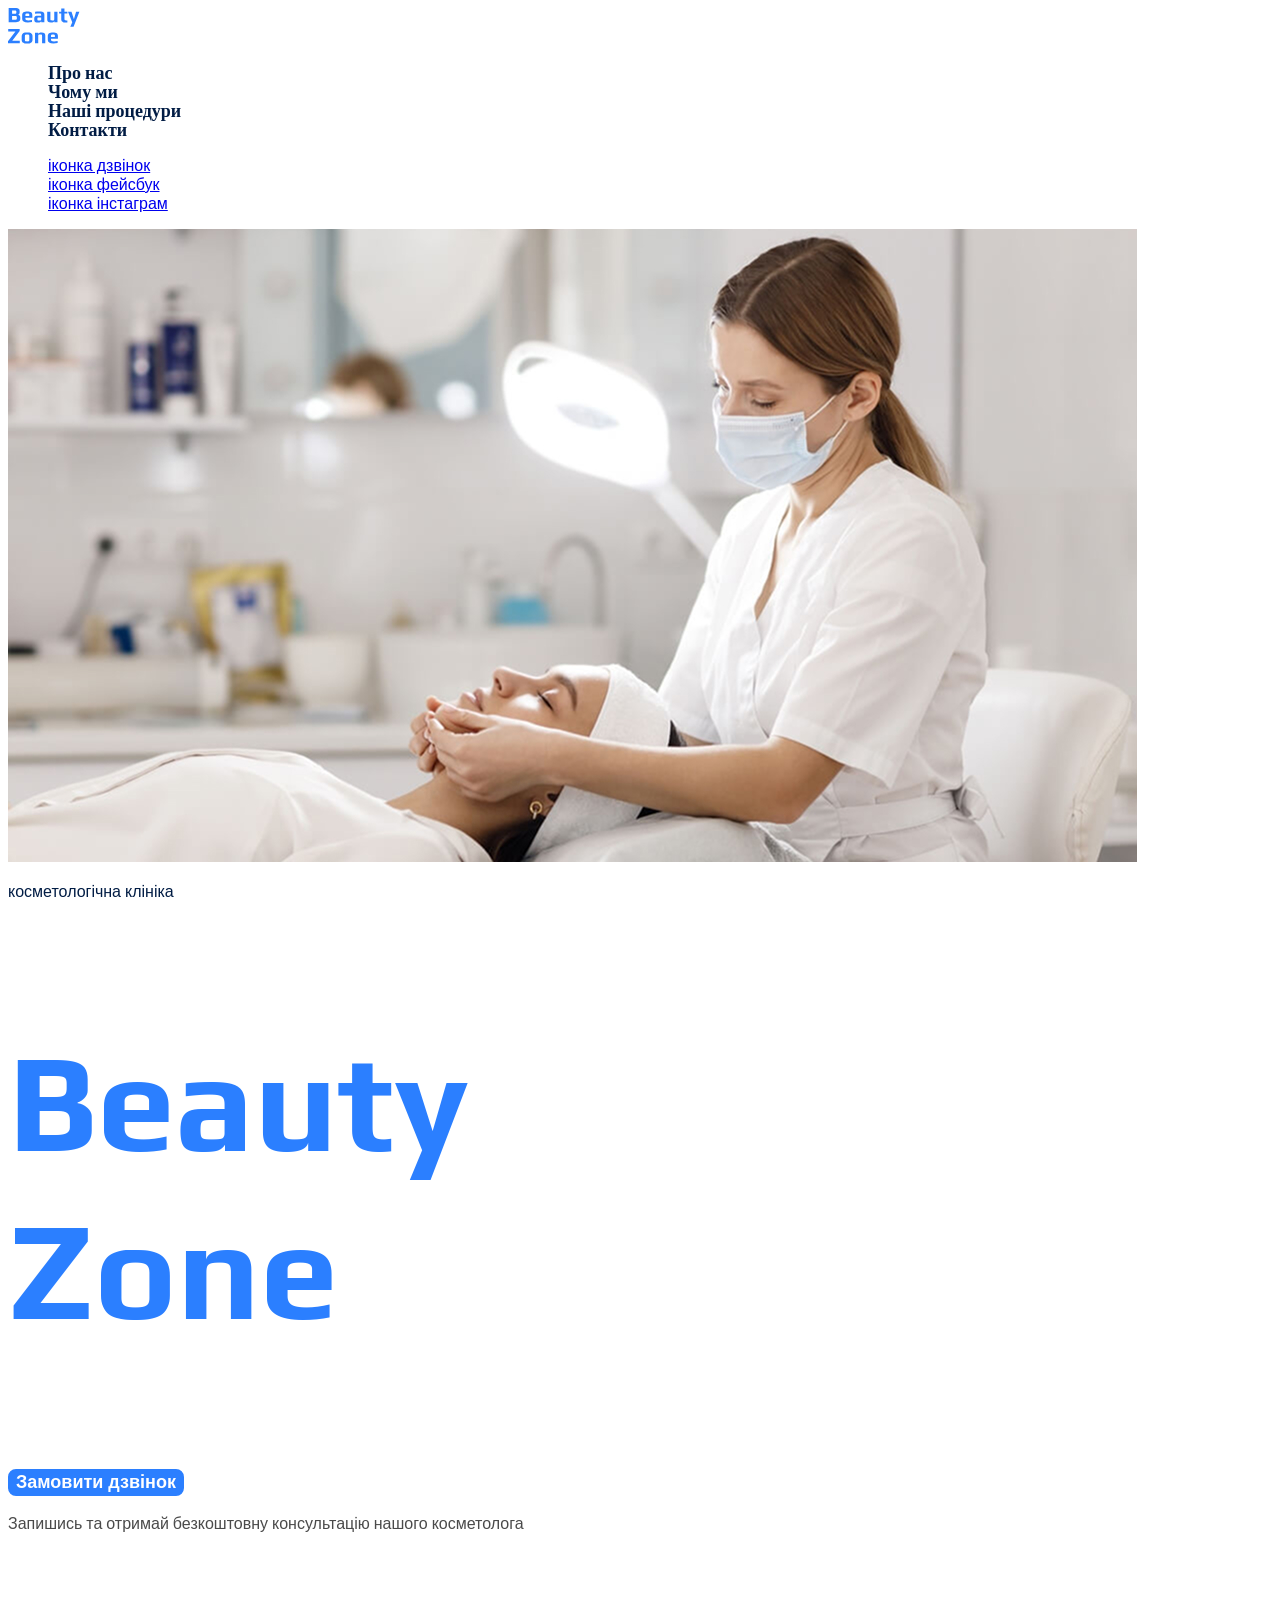
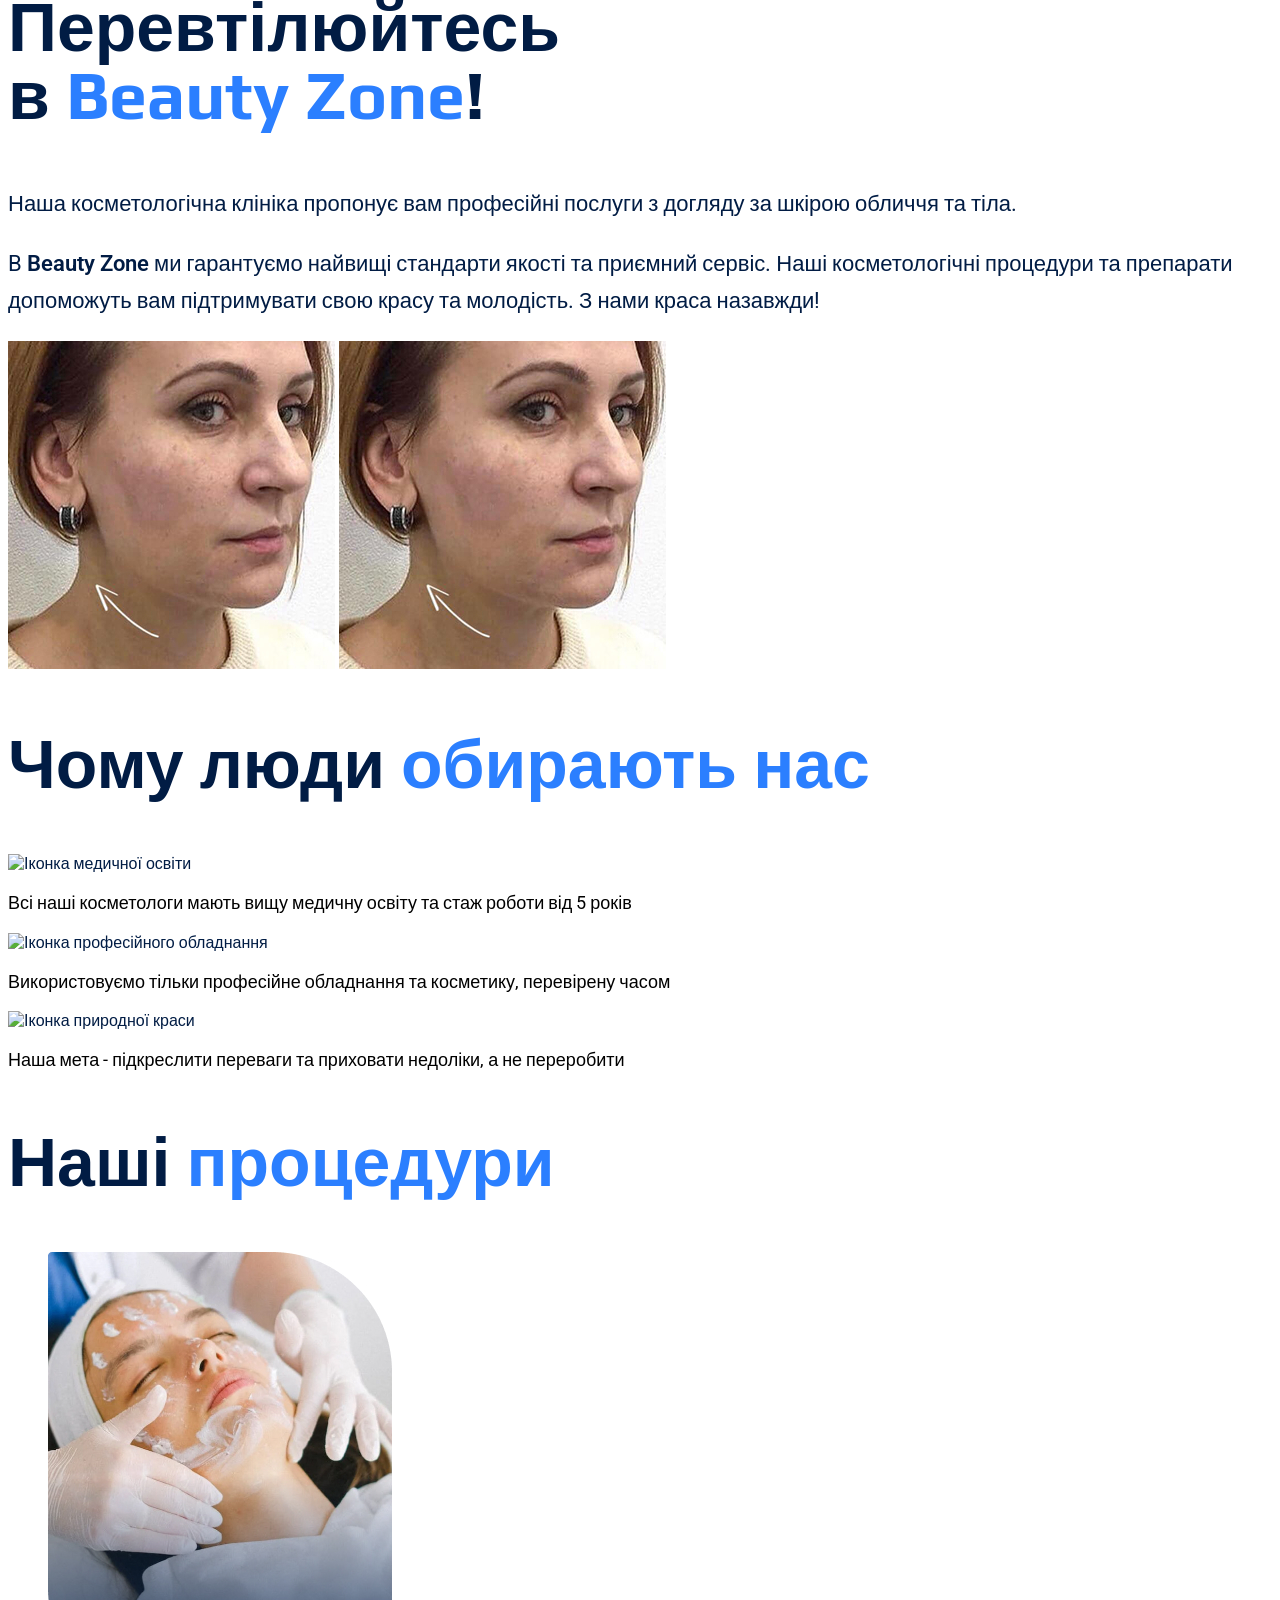
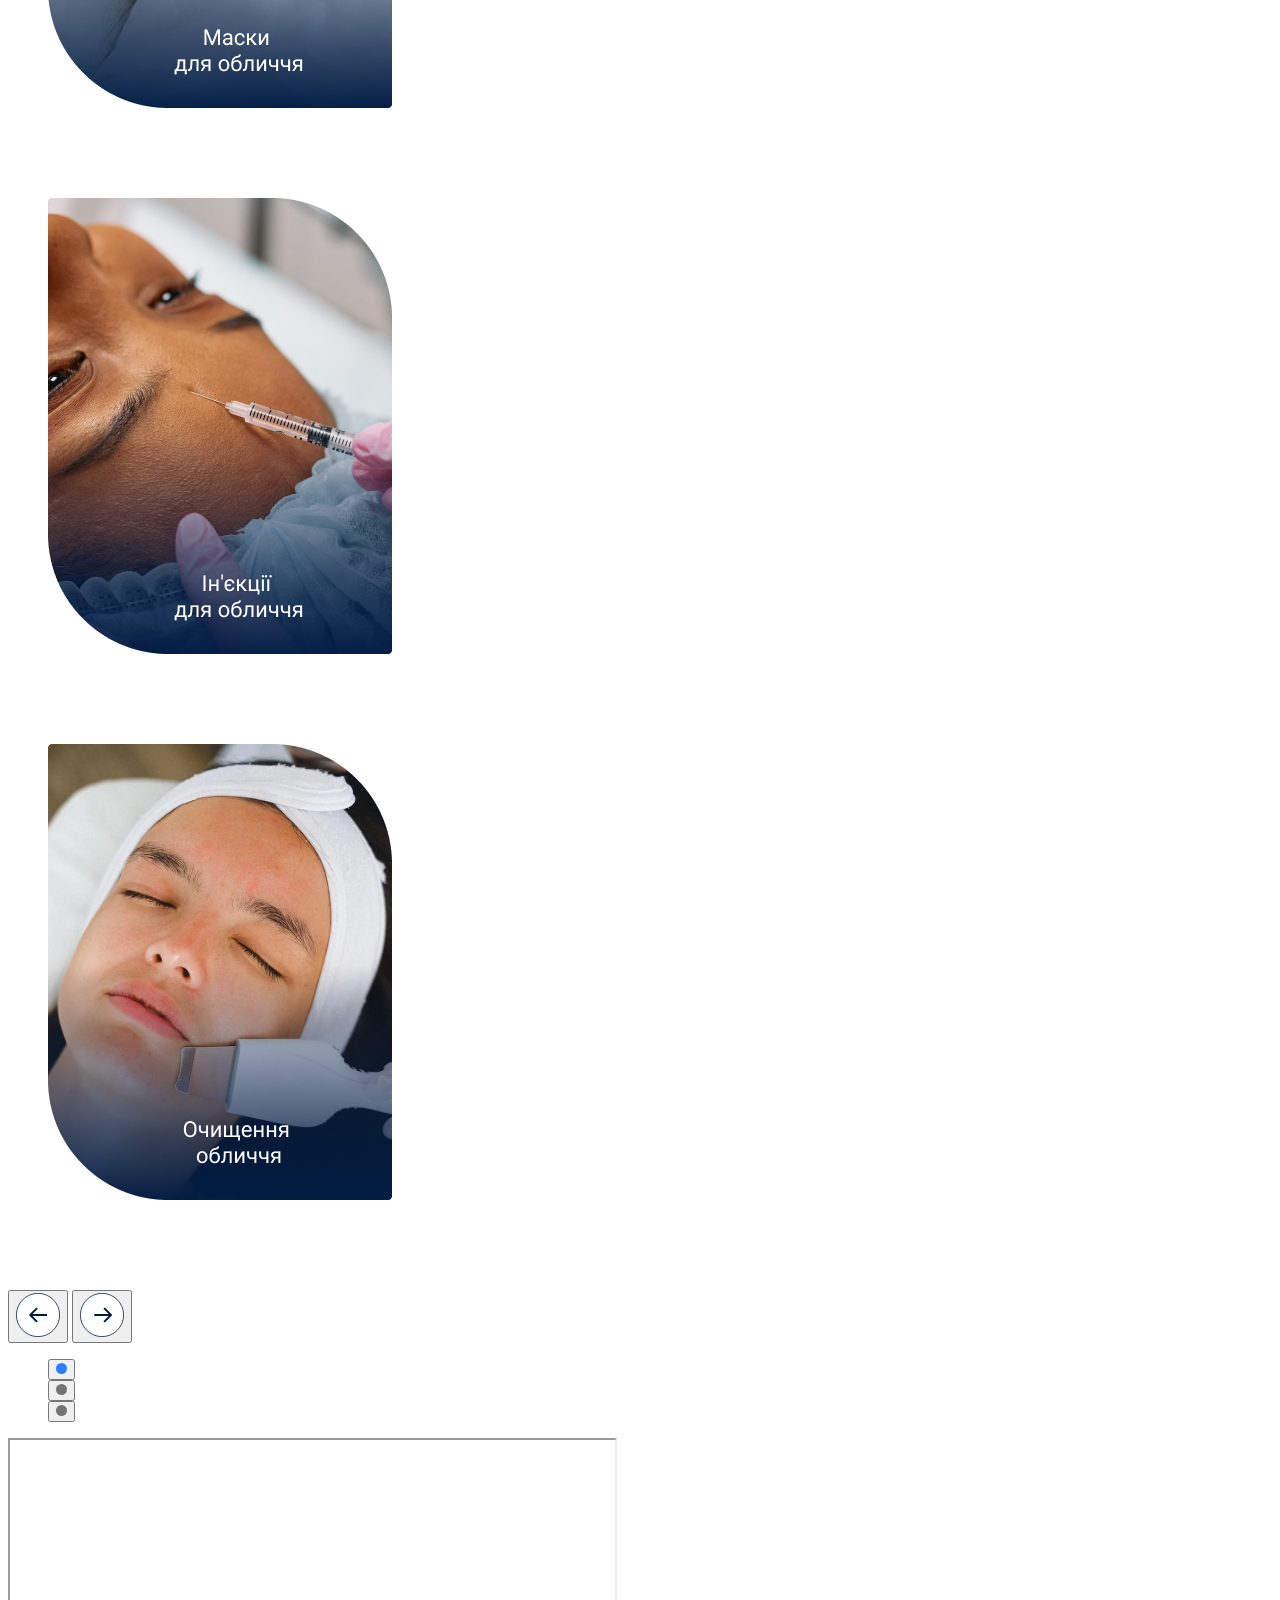
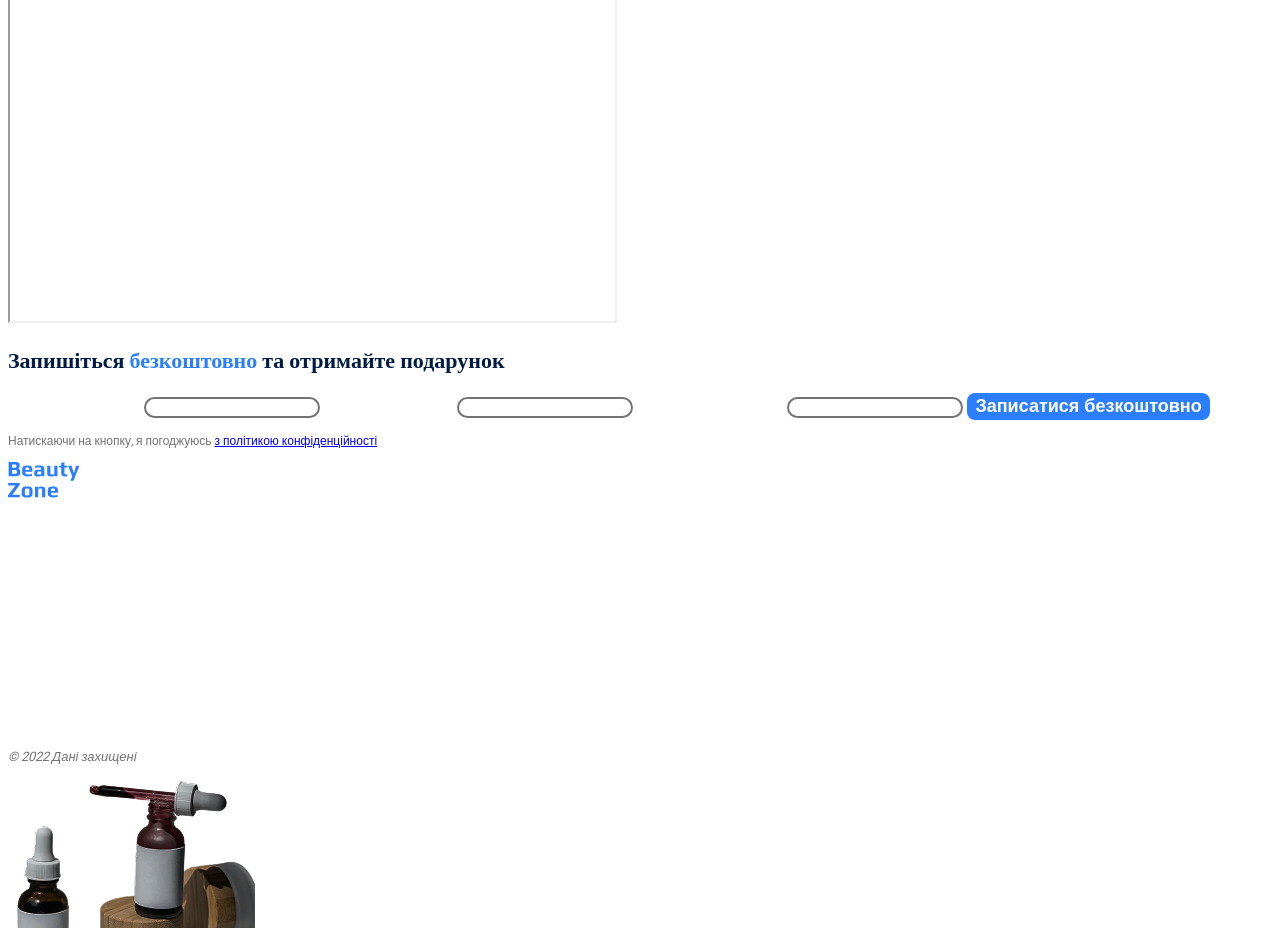
==== commit 6ec6bc8b: "Fix leftover merge conflict in indexa.html" ====
--- a/indexa.html
+++ b/indexa.html
@@ -231,217 +231,3 @@
     </footer>
   </body>
 </html>
-=======
-<!doctype html>
-<html lang="uk">
-  <head>
-    <meta charset="UTF-8" />
-    <meta name="viewport" content="width=device-width, initial-scale=1.0" />
-    <title>Beauty Zone</title>
-    <link rel="preconnect" href="https://fonts.googleapis.com" />
-    <link rel="preconnect" href="https://fonts.gstatic.com" crossorigin />
-    <link
-      href="https://fonts.googleapis.com/css2?family=Roboto:ital,wght@0,700;1,700&display=swap"
-      rel="stylesheet"
-    />
-    <link rel="stylesheet" href="./css/style.css" />
-  </head>
-  <body>
-    <header>
-      <a href="#"> <img src="./image/logo.svg" alt="Beauty Zone Logo" /></a>
-      <nav>
-        <ul>
-          <li>
-            <a class="link" href="#about">Про нас</a>
-          </li>
-          <li><a class="link" href="#why-us">Чому ми</a></li>
-          <li><a class="link" href="#services">Наші процедури</a></li>
-          <li><a class="link" href="#contact">Контакти</a></li>
-        </ul>
-      </nav>
-      <ul>
-        <li><a href="tel:+ 38 (097) 000 00 07">іконка дзвінок</a></li>
-        <li>
-          <a
-            href="https://www.facebook.com/beautyzone"
-            target="_blank"
-            rel="noopener noreferrer"
-            >іконка фейсбук</a
-          >
-        </li>
-        <li>
-          <a
-            href="https://www.instagram.com/beautyzone"
-            target="_blank"
-            rel="noopener noreferrer"
-            >іконка інстаграм</a
-          >
-        </li>
-      </ul>
-    </header>
-    <main>
-      <section class="hero-section">
-        <img
-          src="./image/hero-photo.jpg"
-          alt="Косметолог виконує процедуру догляду за обличчям"
-        />
-        <p class="hero-description">косметологічна клініка</p>
-        <h1 class="hero-title">Beauty Zone</h1>
-        <button class="button" type="button">Замовити дзвінок</button>
-        <p class="hero-subtitle">
-          Запишись та отримай безкоштовну консультацію нашого косметолога
-        </p>
-      </section>
-      <section id="about">
-        <h2>Перевтілюйтесь в <span>Beauty Zone</span>!</h2>
-        <p>
-          Наша косметологічна клініка пропонує вам професійні послуги з догляду
-          за шкірою обличчя та тіла.
-        </p>
-        <p>
-          B Beauty Zone ми гарантуємо найвищі стандарти якості та приємний
-          сервіс. Наші косметологічні процедури та препарати допоможуть вам
-          підтримувати свою красу та молодість. З нами краса назавжди!
-        </p>
-        <img src="./image/Mask-group2.jpg" alt="Жінка до процедури " />
-        <img src="./image/Mask-group2.jpg" alt="Жінка після процедури " />
-      </section>
-      <section id="why-us">
-        <h2>Чому люди <span>обирають нас</span></h2>
-        <article>
-          <img src="./image/icon-1.svg" alt="Іконка медичної освіти" />
-          <p>
-            Всі наші косметологи мають вищу медичну освіту та стаж роботи від 5
-            років
-          </p>
-        </article>
-        <article>
-          <img src="./image/icon-2.svg" alt="Іконка професійного обладнання" />
-          <p>
-            Використовуємо тільки професійне обладнання та косметику, перевірену
-            часом
-          </p>
-        </article>
-        <article>
-          <img src="./image/icon-3.svg" alt="Іконка природної краси" />
-          <p>
-            Наша мета - підкреслити переваги та приховати недоліки, а не
-            переробити
-          </p>
-        </article>
-      </section>
-      <section id="services">
-        <h2>Наші <span>процедури</span></h2>
-        <ul>
-          <li>
-            <img src="./image/Facial-Masks.jpg" alt="Маска для обличчя" />
-            <p>Маска для обличчя</p>
-          </li>
-          <li>
-            <img
-              src="./image/Facial-Injections.jpg"
-              alt="Ін'єкції для обличчя"
-            />
-            <p>Ін'єкції для обличчя</p>
-          </li>
-          <li>
-            <img src="./image/Facial-Cleansing.jpg" alt="Очищення обличчя" />
-            <p>Очищення обличчя</p>
-          </li>
-        </ul>
-        <button>
-          <img src="./image/Left-arrow.svg" alt="Попередній слайд" />
-        </button>
-        <button>
-          <img src="./image/Right-arrow.svg" alt="Наступний слайд" />
-        </button>
-        <ul>
-          <li>
-            <button aria-label="Слайд 1">
-              <img src="./image/Ellipse-1.svg" alt="Слайд 1" />
-            </button>
-          </li>
-          <li>
-            <button aria-label="Слайд 2">
-              <img src="./image/Ellipse-2.svg" alt="Слайд 2" />
-            </button>
-          </li>
-          <li>
-            <button aria-label="Слайд 3">
-              <img src="./image/Ellipse-4.svg" alt="Слайд 3" />
-            </button>
-          </li>
-        </ul>
-      </section>
-      <section id="contact">
-        <iframe
-          src="https://www.google.com/maps/embed?pb=!1m18!1m12!1m3!1d5081.880125837256!2d30.51555397643694!3d50.442217071590605!2m3!1f0!2f0!3f0!3m2!1i1024!2i768!4f13.1!3m3!1m2!1s0x40d4cef8b5f6338d%3A0x25c7f06ad686451c!2z0LHRg9C7LiDQotCw0YDQsNGB0LAg0KjQtdCy0YfQtdC90LrQviwgNSwg0JrQuNC10LIsINCj0LrRgNCw0LjQvdCwLCAwMjAwMA!5e0!3m2!1sru!2sde!4v1784126427452!5m2!1sru!2sde"
-          width="605"
-          height="481"
-          allowfullscreen=""
-          loading="lazy"
-          referrerpolicy="strict-origin-when-cross-origin"
-          title="Карта розташування Beauty Zone"
-        ></iframe>
-        <form>
-          <p>Запишіться <span>безкоштовно</span> та отримайте подарунок</p>
-          <label for="name">Ваше ім'я та прізвище</label>
-          <input type="text" id="name" name="name" required />
-
-          <label for="phone">Ваш номер телефону</label>
-          <input type="tel" id="phone" name="phone" required />
-
-          <label for="email">Ваша електронна пошта</label>
-          <input type="email" id="email" name="email" required />
-
-          <button type="submit">Записатися безкоштовно</button>
-        </form>
-      </section>
-    </main>
-    <footer>
-      <a href="#"> <img src="./image/logo.svg" alt="Beauty Zone Logo" /></a>
-      <nav>
-        <ul>
-          <li>
-            <a href="#about">Про нас</a>
-          </li>
-          <li><a href="#why-us">Чому ми</a></li>
-          <li><a href="#services">Наші процедури</a></li>
-          <li><a href="#contact">Контакти</a></li>
-        </ul>
-      </nav>
-      <address>
-        <ul>
-          <li><a href="tel:+ 380960000007">+ 38 (096) 000 00 07</a></li>
-          <li>
-            <a href="mailto:beautyzone@gmail.com">beautyzone@gmail.com</a>
-          </li>
-          <li>
-            <a
-              href="https://maps.app.goo.gl/HnCB11w3N8Eyhjzk7"
-              target="_blank"
-              rel="noopener noreferrer"
-              >Україна, м. Київ, вул. Тараса Шевченка 5</a
-            >
-          </li>
-        </ul>
-        <ul>
-          <li>
-            <a href="tel:+380960000007">іконка дзвінок</a>
-          </li>
-          <li>
-            <a href="#"><!-- Facebook icon --></a>
-          </li>
-          <li>
-            <a href="#"><!-- Instagram icon --></a>
-          </li>
-        </ul>
-
-        <a href="#">Політика конфіденційності</a>
-        <p>&copy; 2022 Дані захищені</p>
-        <img src="./image/Produckt-photos.jpg" alt="Флакони з рідиною" />
-      </address>
-    </footer>
-  </body>
-</html>
->>>>>>> 56e873c8ec04f2c513c5b6675406411bb57d8b54
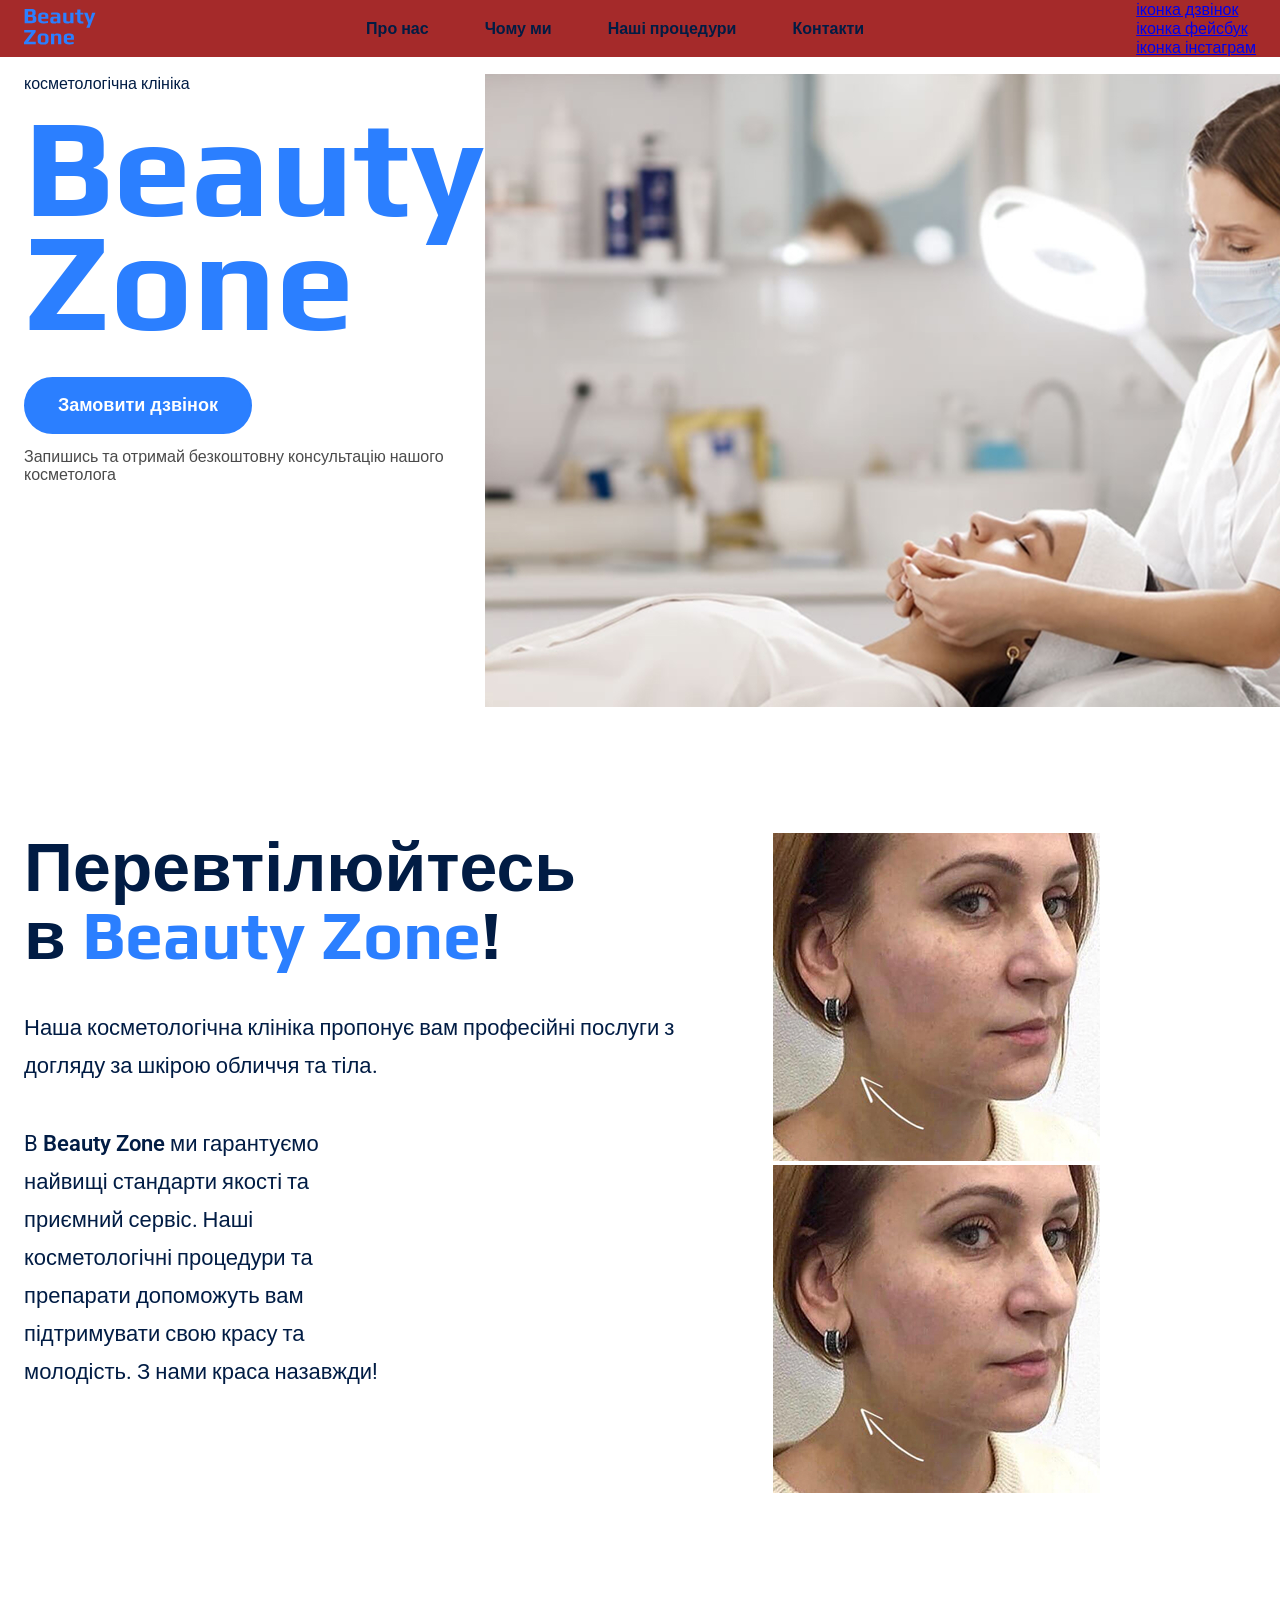
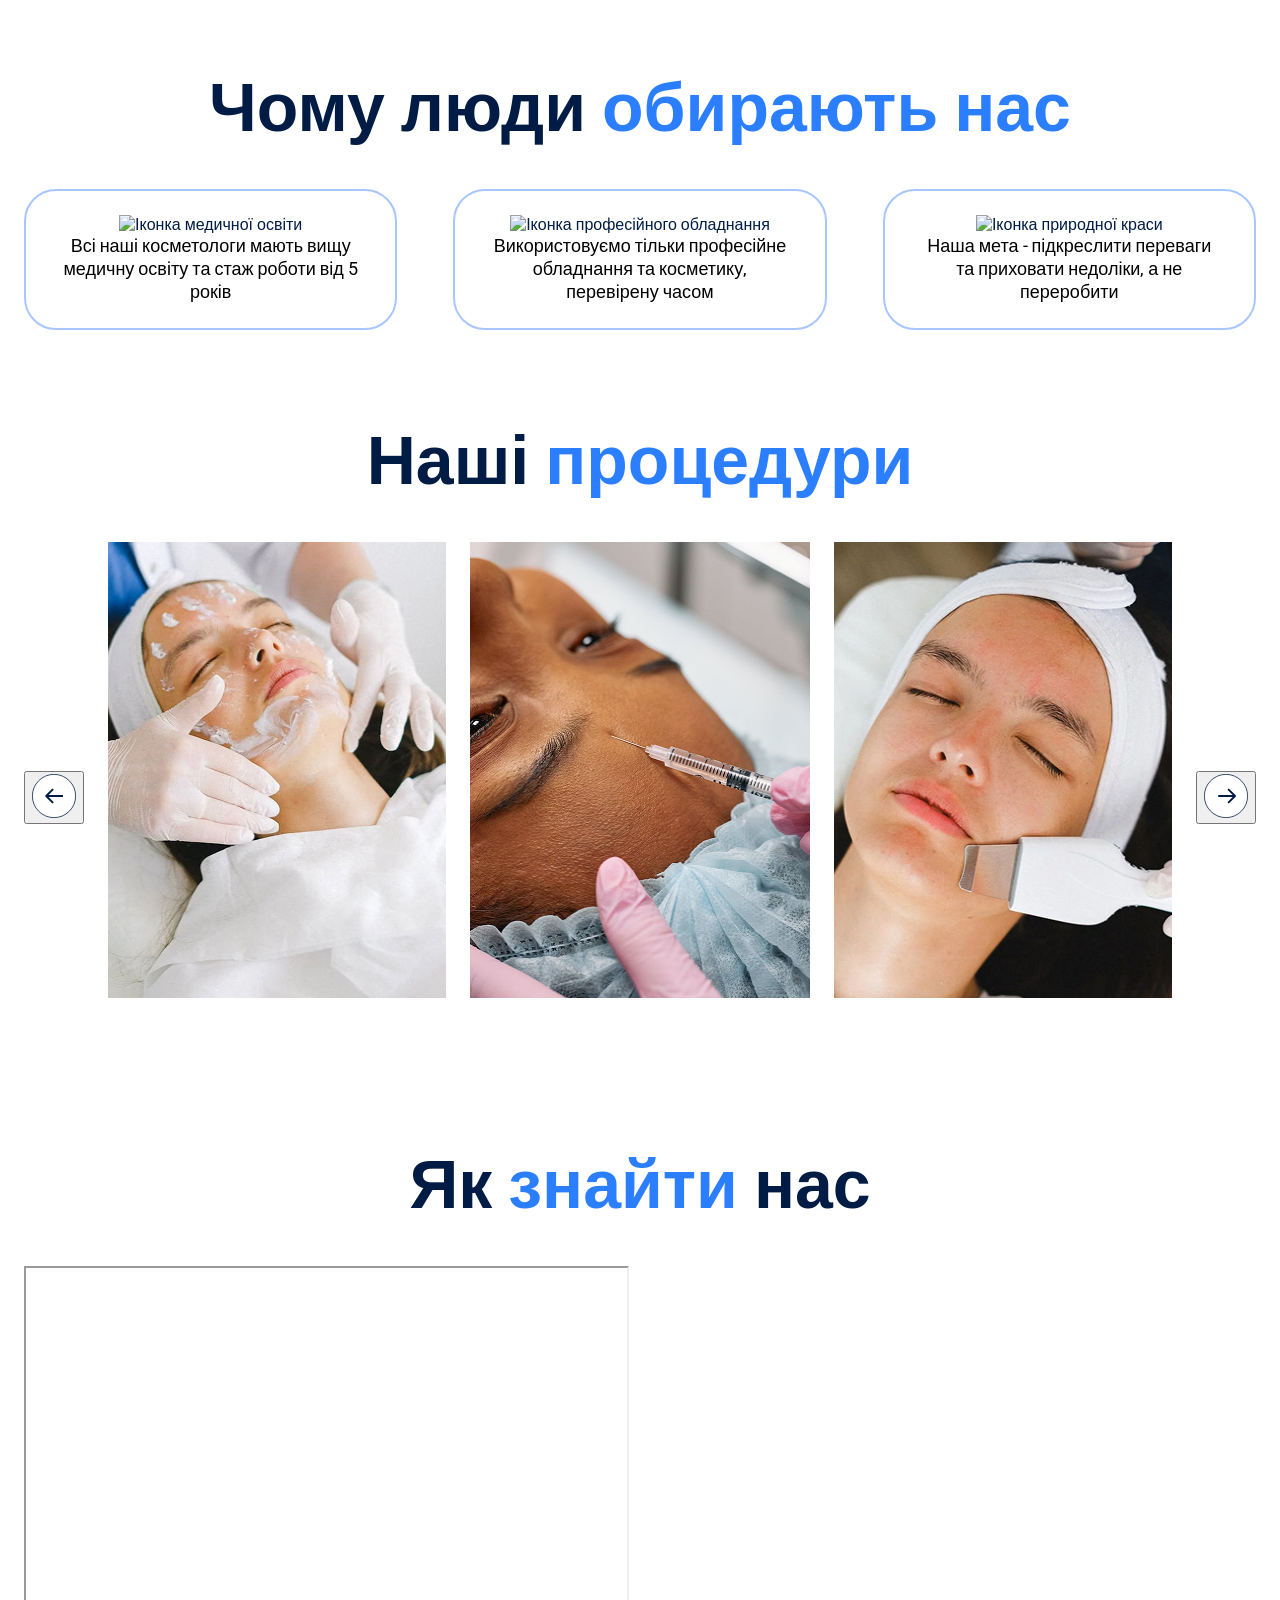
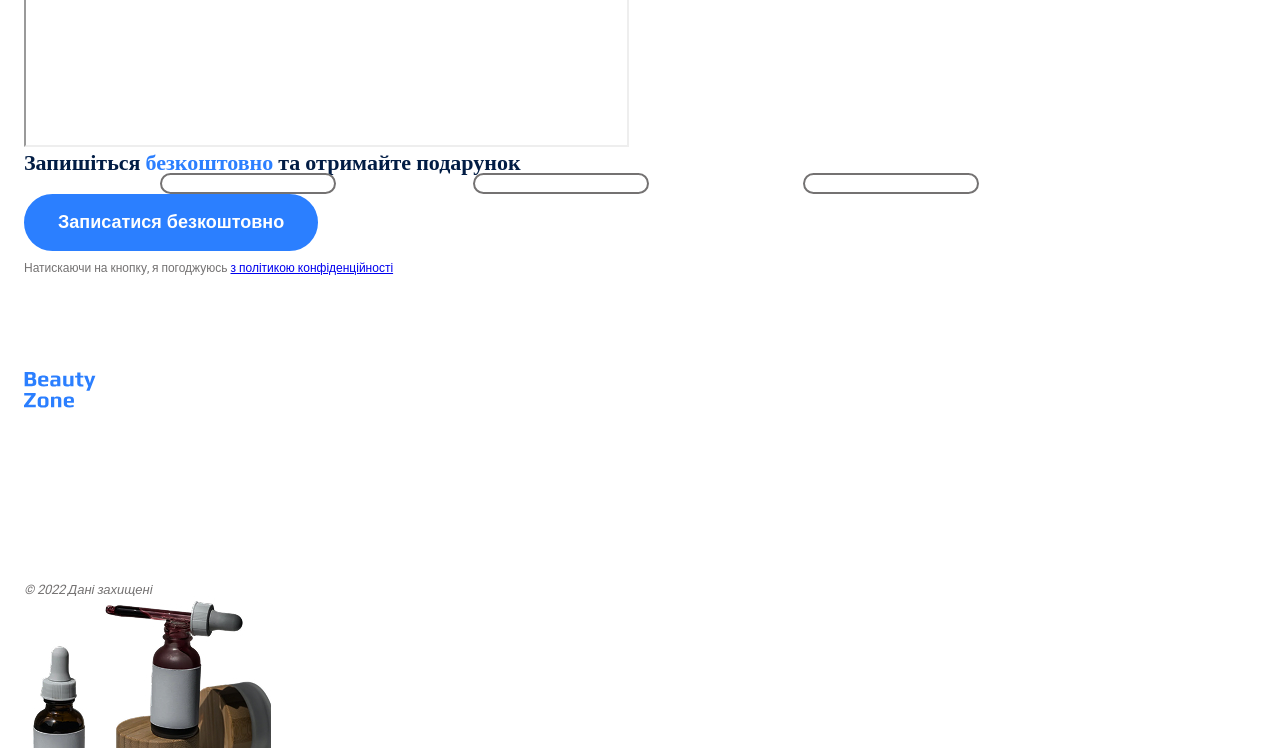
==== commit 028d42fa: "додав блокову модель і flexbox розкладку" ====
--- a/indexa.html
+++ b/indexa.html
@@ -7,227 +7,267 @@
     <link rel="stylesheet" href="./css/style.css" />
   </head>
   <body>
-    <header>
-      <a href="#"> <img src="./image/logo.svg" alt="Beauty Zone Logo" /></a>
-      <nav>
-        <ul>
-          <li>
-            <a class="link" href="#about">Про нас</a>
-          </li>
-          <li><a class="link" href="#why-us">Чому ми</a></li>
-          <li><a class="link" href="#services">Наші процедури</a></li>
-          <li><a class="link" href="#contact">Контакти</a></li>
-        </ul>
-      </nav>
-      <ul>
-        <li><a href="tel:+380970000007">іконка дзвінок</a></li>
-        <li>
-          <a
-            href="https://www.facebook.com/beautyzone"
-            target="_blank"
-            rel="noopener noreferrer"
-            >іконка фейсбук</a
-          >
-        </li>
-        <li>
-          <a
-            href="https://www.instagram.com/beautyzone"
-            target="_blank"
-            rel="noopener noreferrer"
-            >іконка інстаграм</a
-          >
-        </li>
-      </ul>
+    <header class="header">
+      <div class="conteiner">
+        <div class="header-container">
+          <nav class="header-nav">
+            <a href="#">
+              <img src="./image/logo.svg" alt="Beauty Zone Logo"
+            /></a>
+            <ul class="header-menu">
+              <li>
+                <a class="link" href="#about">Про нас</a>
+              </li>
+              <li><a class="link" href="#why-us">Чому ми</a></li>
+              <li><a class="link" href="#services">Наші процедури</a></li>
+              <li><a class="link" href="#contact">Контакти</a></li>
+            </ul>
+          </nav>
+          <ul class="header-social">
+            <li><a href="tel:+380970000007">іконка дзвінок</a></li>
+            <li>
+              <a
+                href="https://www.facebook.com/beautyzone"
+                target="_blank"
+                rel="noopener noreferrer"
+                >іконка фейсбук</a
+              >
+            </li>
+            <li>
+              <a
+                href="https://www.instagram.com/beautyzone"
+                target="_blank"
+                rel="noopener noreferrer"
+                >іконка інстаграм</a
+              >
+            </li>
+          </ul>
+        </div>
+      </div>
     </header>
     <main>
       <section class="hero-section">
-        <img
-          src="./image/hero-photo.jpg"
-          alt="Косметолог виконує процедуру догляду за обличчям"
-        />
-        <p class="hero-description">косметологічна клініка</p>
-        <h1 class="hero-title">Beauty<br />Zone</h1>
-        <button class="button" type="button">Замовити дзвінок</button>
-        <p class="hero-subtitle">
-          Запишись та отримай безкоштовну консультацію нашого косметолога
-        </p>
+        <div class="conteiner">
+          <div class="hero-conteiner">
+            <div class="hero-text-conteiner">
+              <p class="hero-description">косметологічна клініка</p>
+              <h1 class="hero-title">Beauty<br />Zone</h1>
+              <button class="button" type="button">Замовити дзвінок</button>
+              <p class="hero-subtitle">
+                Запишись та отримай безкоштовну консультацію нашого косметолога
+              </p>
+            </div>
+            <img
+              src="./image/hero-photo.jpg"
+              alt="Косметолог виконує процедуру догляду за обличчям"
+            />
+          </div>
+        </div>
       </section>
       <section class="about-section" id="about">
-        <h2 class="section-title">
-          Перевтілюйтесь<br />в <span>Beauty Zone</span>!
-        </h2>
-        <p class="about-description">
-          Наша косметологічна клініка пропонує вам професійні послуги з догляду
-          за шкірою обличчя та тіла.
-        </p>
-        <p class="about-text">
-          B <strong>Beauty Zone</strong> ми гарантуємо найвищі стандарти якості
-          та приємний сервіс. Наші косметологічні процедури та препарати
-          допоможуть вам підтримувати свою красу та молодість. З нами краса
-          назавжди!
-        </p>
-        <img src="./image/Mask-group2.jpg" alt="Жінка до процедури " />
-        <img src="./image/Mask-group2.jpg" alt="Жінка після процедури " />
+        <div class="conteiner">
+          <div class="about-conteiner">
+            <div class="about-text-conteiner">
+              <h2 class="about-title">
+                Перевтілюйтесь<br />в <span>Beauty Zone</span>!
+              </h2>
+              <p class="about-description">
+                Наша косметологічна клініка пропонує вам професійні послуги з
+                догляду за шкірою обличчя та тіла.
+              </p>
+              <p class="about-text limited">
+                B <strong>Beauty Zone</strong> ми гарантуємо найвищі стандарти
+                якості та приємний сервіс. Наші косметологічні процедури та
+                препарати допоможуть вам підтримувати свою красу та молодість. З
+                нами краса назавжди!
+              </p>
+            </div>
+            <div class="about-image-conteiner">
+              <img src="./image/Mask-group2.jpg" alt="Жінка до процедури " />
+              <img
+                class="about-image"
+                src="./image/Mask-group2.jpg"
+                alt="Жінка після процедури "
+              />
+            </div>
+          </div>
+        </div>
       </section>
       <section class="why-us-section" id="why-us">
-        <h2 class="section-title">Чому люди <span>обирають нас</span></h2>
-        <article>
-          <img src="./image/icon-1.svg" alt="Іконка медичної освіти" />
-          <p class="why-us-text-1">
-            Всі наші косметологи мають вищу медичну освіту та стаж роботи від 5
-            років
-          </p>
-        </article>
-        <article>
-          <img src="./image/icon-2.svg" alt="Іконка професійного обладнання" />
-          <p class="why-us-text-2">
-            Використовуємо тільки професійне обладнання та косметику, перевірену
-            часом
-          </p>
-        </article>
-        <article>
-          <img src="./image/icon-3.svg" alt="Іконка природної краси" />
-          <p class="why-us-text-3">
-            Наша мета - підкреслити переваги та приховати недоліки, а не
-            переробити
-          </p>
-        </article>
+        <div class="conteiner">
+          <h2 class="why-us-title">Чому люди <span>обирають нас</span></h2>
+          <div class="why-us-image">
+            <article class="why-us-article">
+              <img src="./image/icon-1.svg" alt="Іконка медичної освіти" />
+              <p class="why-us-text">
+                Всі наші косметологи мають вищу медичну освіту та стаж роботи
+                від 5 років
+              </p>
+            </article>
+            <article class="why-us-article">
+              <img
+                src="./image/icon-2.svg"
+                alt="Іконка професійного обладнання"
+              />
+              <p class="why-us-text">
+                Використовуємо тільки професійне обладнання та косметику,
+                перевірену часом
+              </p>
+            </article>
+            <article class="why-us-article">
+              <img src="./image/icon-3.svg" alt="Іконка природної краси" />
+              <p class="why-us-text">
+                Наша мета - підкреслити переваги та приховати недоліки, а не
+                переробити
+              </p>
+            </article>
+          </div>
+        </div>
       </section>
       <section class="services-section" id="services">
-        <h2 class="section-title">Наші <span>процедури</span></h2>
-        <ul>
-          <li>
-            <img src="./image/Facial-Masks.jpg" alt="Маска для обличчя" />
-            <p class="service-description">Маска для обличчя</p>
-          </li>
-          <li>
-            <img
-              src="./image/Facial-Injections.jpg"
-              alt="Ін'єкції для обличчя"
-            />
-            <p class="service-description">Ін'єкції для обличчя</p>
-          </li>
-          <li>
-            <img src="./image/Facial-Cleansing.jpg" alt="Очищення обличчя" />
-            <p class="service-description">Очищення обличчя</p>
-          </li>
-        </ul>
-        <button>
-          <img src="./image/Left-arrow.svg" alt="Попередній слайд" />
-        </button>
-        <button>
-          <img src="./image/Right-arrow.svg" alt="Наступний слайд" />
-        </button>
-        <ul>
-          <li>
-            <button aria-label="Слайд 1">
-              <img src="./image/Ellipse-1.svg" alt="Слайд 1" />
+        <div class="conteiner">
+          <h2 class="services-title">Наші <span>процедури</span></h2>
+          <div class="service-slider">
+            <button>
+              <img src="./image/Left-arrow.svg" alt="Попередній слайд" />
             </button>
-          </li>
-          <li>
-            <button aria-label="Слайд 2">
-              <img src="./image/Ellipse-2.svg" alt="Слайд 2" />
+            <ul class="service-list">
+              <li>
+                <article>
+                  <img
+                    class="service-image"
+                    src="./image/Facial-Masks.jpg"
+                    alt="Маска для обличчя"
+                  />
+                  <p class="service-description">Маска для обличчя</p>
+                </article>
+              </li>
+              <li>
+                <article>
+                  <img
+                    class="service-image"
+                    src="./image/Facial-Injections .jpg"
+                    alt="Ін'єкції для обличчя"
+                  />
+                  <p class="service-description">Ін'єкції для обличчя</p>
+                </article>
+              </li>
+              <li>
+                <article>
+                  <img
+                    class="service-image"
+                    src="./image/Facial-Cleansing.jpg"
+                    alt="Очищення обличчя"
+                  />
+                  <p class="service-description">Очищення обличчя</p>
+                </article>
+              </li>
+            </ul>
+            <button>
+              <img src="./image/Right-arrow.svg" alt="Наступний слайд" />
             </button>
-          </li>
-          <li>
-            <button aria-label="Слайд 3">
-              <img src="./image/Ellipse-4.svg" alt="Слайд 3" />
+          </div>
+        </div>
+      </section>
+      <section class="contact-section" id="contact">
+        <div class="conteiner">
+          <h2 class="contact-title">Як <span>знайти</span> нас</h2>
+          <iframe
+            src="https://www.google.com/maps/embed?pb=!1m18!1m12!1m3!1d5081.880125837256!2d30.51555397643694!3d50.442217071590605!2m3!1f0!2f0!3f0!3m2!1i1024!2i768!4f13.1!3m3!1m2!1s0x40d4cef8b5f6338d%3A0x25c7f06ad686451c!2z0LHRg9C7LiDQotCw0YDQsNGB0LAg0KjQtdCy0YfQtdC90LrQviwgNSwg0JrQuNC10LIsINCj0LrRgNCw0LjQvdCwLCAwMjAwMA!5e0!3m2!1sru!2sde!4v1784126427452!5m2!1sru!2sde"
+            width="605"
+            height="481"
+            allowfullscreen=""
+            loading="lazy"
+            referrerpolicy="strict-origin-when-cross-origin"
+            title="Карта розташування Beauty Zone"
+          ></iframe>
+          <form class="form-section">
+            <p class="form-title">
+              Запишіться <span>безкоштовно</span> та отримайте подарунок
+            </p>
+            <label for="name">Ваше ім'я та прізвище</label>
+            <input
+              class="form-label"
+              type="text"
+              id="name"
+              name="name"
+              required
+            />
+
+            <label for="phone">Ваш номер телефону</label>
+            <input
+              class="form-label"
+              type="tel"
+              id="phone"
+              name="phone"
+              required
+            />
+
+            <label for="email">Ваша електронна пошта</label>
+            <input
+              class="form-label"
+              type="email"
+              id="email"
+              name="email"
+              required
+            />
+
+            <button class="button-two" type="submit">
+              Записатися безкоштовно
             </button>
-          </li>
-        </ul>
-      </section>
-      <section class="contact-section" id="contact">
-        <iframe
-          src="https://www.google.com/maps/embed?pb=!1m18!1m12!1m3!1d5081.880125837256!2d30.51555397643694!3d50.442217071590605!2m3!1f0!2f0!3f0!3m2!1i1024!2i768!4f13.1!3m3!1m2!1s0x40d4cef8b5f6338d%3A0x25c7f06ad686451c!2z0LHRg9C7LiDQotCw0YDQsNGB0LAg0KjQtdCy0YfQtdC90LrQviwgNSwg0JrQuNC10LIsINCj0LrRgNCw0LjQvdCwLCAwMjAwMA!5e0!3m2!1sru!2sde!4v1784126427452!5m2!1sru!2sde"
-          width="605"
-          height="481"
-          allowfullscreen=""
-          loading="lazy"
-          referrerpolicy="strict-origin-when-cross-origin"
-          title="Карта розташування Beauty Zone"
-        ></iframe>
-        <form class="form-section">
-          <p class="form-title">
-            Запишіться <span>безкоштовно</span> та отримайте подарунок
-          </p>
-          <label for="name">Ваше ім'я та прізвище</label>
-          <input
-            class="form-label"
-            type="text"
-            id="name"
-            name="name"
-            required
-          />
-
-          <label for="phone">Ваш номер телефону</label>
-          <input
-            class="form-label"
-            type="tel"
-            id="phone"
-            name="phone"
-            required
-          />
-
-          <label for="email">Ваша електронна пошта</label>
-          <input
-            class="form-label"
-            type="email"
-            id="email"
-            name="email"
-            required
-          />
-
-          <button class="button" type="submit">Записатися безкоштовно</button>
-          <p class="consent-text">
-            Натискаючи на кнопку, я погоджуюсь
-            <a href="#" class="consent-link">з політикою конфіденційності</a>
-          </p>
-        </form>
+            <p class="consent-text">
+              Натискаючи на кнопку, я погоджуюсь
+              <a href="#" class="consent-link">з політикою конфіденційності</a>
+            </p>
+          </form>
+        </div>
       </section>
     </main>
-    <footer>
-      <a href="#"> <img src="./image/logo.svg" alt="Beauty Zone Logo" /></a>
-      <nav>
-        <ul>
-          <li>
-            <a href="#about">Про нас</a>
-          </li>
-          <li><a href="#why-us">Чому ми</a></li>
-          <li><a href="#services">Наші процедури</a></li>
-          <li><a href="#contact">Контакти</a></li>
-        </ul>
-      </nav>
-      <address>
-        <ul>
-          <li><a href="tel:+380960000007">+ 38 (096) 000 00 07</a></li>
-          <li>
-            <a href="mailto:beautyzone@gmail.com">beautyzone@gmail.com</a>
-          </li>
-          <li>
-            <a
-              href="https://maps.app.goo.gl/HnCB11w3N8Eyhjzk7"
-              target="_blank"
-              rel="noopener noreferrer"
-              >Україна, м. Київ, вул. Тараса Шевченка 5</a
-            >
-          </li>
-        </ul>
-        <ul>
-          <li>
-            <a href="tel:+380960000007">іконка дзвінок</a>
-          </li>
-          <li>
-            <a href="#"><!-- Facebook icon --></a>
-          </li>
-          <li>
-            <a href="#"><!-- Instagram icon --></a>
-          </li>
-        </ul>
-
-        <a href="#">Політика конфіденційності</a>
-        <p>&copy; 2022 Дані захищені</p>
-        <img src="./image/Produckt-photos.jpg" alt="Флакони з рідиною" />
-      </address>
+    <footer class="footer-section">
+      <div class="conteiner">
+        <a href="#"> <img src="./image/logo.svg" alt="Beauty Zone Logo" /></a>
+        <nav>
+          <ul>
+            <li>
+              <a href="#about">Про нас</a>
+            </li>
+            <li><a href="#why-us">Чому ми</a></li>
+            <li><a href="#services">Наші процедури</a></li>
+            <li><a href="#contact">Контакти</a></li>
+          </ul>
+        </nav>
+        <address>
+          <ul>
+            <li><a href="tel:+380960000007">+ 38 (096) 000 00 07</a></li>
+            <li>
+              <a href="mailto:beautyzone@gmail.com">beautyzone@gmail.com</a>
+            </li>
+            <li>
+              <a
+                href="https://maps.app.goo.gl/HnCB11w3N8Eyhjzk7"
+                target="_blank"
+                rel="noopener noreferrer"
+                >Україна, м. Київ, вул. Тараса Шевченка 5</a
+              >
+            </li>
+          </ul>
+          <ul>
+            <li>
+              <a href="tel:+380960000007">іконка дзвінок</a>
+            </li>
+            <li>
+              <a href="#"><!-- Facebook icon --></a>
+            </li>
+            <li>
+              <a href="#"><!-- Instagram icon --></a>
+            </li>
+          </ul>
+
+          <a href="#">Політика конфіденційності</a>
+          <p>&copy; 2022 Дані захищені</p>
+          <img src="./image/Produckt-photos.jpg" alt="Флакони з рідиною" />
+        </address>
+      </div>
     </footer>
   </body>
 </html>
--- a/css/style.css
+++ b/css/style.css
@@ -1,289 +1,399 @@
-
- @font-face {
-     font-display: swap;
-     font-family: 'Play';
-     font-style: normal;
-     font-weight: 400;
-     src: url('../fonts/play-v21-latin-regular.woff2') format('woff2');
- }
-
- @font-face {
-     font-display: swap;
-     font-family: 'Play';
-     font-style: normal;
-     font-weight: 700;
-     src: url('../fonts/play-v21-latin-700.woff2') format('woff2');
- }
-
- @font-face {
-     font-display: swap;
-     font-family: 'Roboto';
-     font-style: normal;
-     font-weight: 400;
-     src: url('../fonts/roboto-v51-latin-regular.woff2') format('woff2');
- }
-
- @font-face {
-     font-display: swap;
-     font-family: 'Roboto';
-     font-style: normal;
-     font-weight: 600;
-     src: url('../fonts/roboto-v51-latin-600.woff2') format('woff2');
- }
-
- @font-face {
-     font-display: swap;
-     font-family: 'Roboto';
-     font-style: normal;
-     font-weight: 700;
-     src: url('../fonts/roboto-v51-latin-700.woff2') format('woff2');
-
- }
-
- :root {
-     --color-brand: #2B7FFF;
-     --color-primary-dark: #011C44;
-     --color-primary-light: #FFFFFF;
-     --color-secondary-dark: #000000;
-     --color-secondary-neutral: #747272;
- }
-
- /* Base */
- body {
-     color: var(--color-primary-dark);
-     font-family: 'Roboto', sans-serif;
-     font-weight: 400;
- }
-
- ul {
-     list-style-type: none;
- }
-
- /* Button */
- .button {
-     color: var(--color-primary-light);
-     font-weight: 600;
-     font-size: 18px;
-     background-color: var(--color-brand);
-     border: 2px solid var(--color-brand);
-     cursor: pointer;
-     border-radius: 8px;
- }
-
- .button:hover {
-     color: var(--color-secondary-dark);
-     background-color: transparent;
-     border: 1px solid var(--color-brand);
- }
-
- /* Link*/
-
- .link {
-     color: var(--color-primary-dark);
-     text-decoration: none;
-     font-size: 18px;
- }
-
- .link:hover {
-     color: var(--color-brand);
-     font-weight: 700;
-     font-size: 18px;
- }
-
-
- /* Hero */
-
- .hero-title {
-     color: var(--color-brand);
-     font-family: 'Play';
-     font-weight: 700;
-     font-size: 140px;
-     line-height: 1.2;
- }
-
- .hero-description {
-     color: var(--color-primary-dark);
- }
-
- .hero-subtitle {
-     color: #4A4A4A;
-     line-height: 1.5;
- }
-
- /* Section */
-
- .section-title {
-     color: var(--color-primary-dark);
-     font-family: 'Play', sans-serif;
-     font-weight: 700;
-     font-size: 68px;
-     line-height: 100%;
- }
-
- .section-title span {
-     color: var(--color-brand);
-     font-size: 68px;
-     line-height: 100%;
- }
-
- /* About */
-
- .about-description {
-     color: var(--color-primary-dark);
-     font-size: 22px;   
-     line-height: 1.7;
- }
-
- .about-text {
-     color: var(--color-primary-dark);
-     font-size: 22px;
-     line-height: 1.7;
- }
-
- .about-text strong {
-     font-weight: 600;
-     font-size: 22px;
-     line-height: 1.7;
- }
-
- /* Why Us */
-
- .why-us-text-1 {
-     color: var(--color-secondary-dark);
-     font-size: 18px;
-     line-height: 1.3;
- }
-
- .why-us-text-2 {
-     color: var(--color-secondary-dark);
-     font-size: 18px;
-     line-height: 1.3;
- }
-
- .why-us-text-3 {
-     color: var(--color-secondary-dark);
-     font-size: 18px;
-     line-height: 1.3;
- }
-
- /* Services */
-
- .service-description {
-     color: var(--color-primary-light);
-        font-size: 22px;
-        line-height: 1.9;
- }
-
- /* Contact */
- .form-title {
-     font-family: 'Play';
-     font-weight: 600;
-     font-size: 22px;
-     line-height: 100%;
- }
-
- .form-section p span {
-     color: var(--color-brand);
-     font-size: 22px;
-     line-height: 100%;
- }
-
- .form-section label {
-     color: var(--color-primary-light);
-     font-size: 13px;
-     line-height: 100%;
- }
- 
- .consent-text {
-    color: var(--color-secondary-neutral);
-    font-size: 12px;
-    line-height: 1.5;
- } 
-
- .form-label { 
-    background-color: transparent;
-     font-size: 13px;
-     line-height: 100%;
-     border: 2px solid #747272;
-     cursor: pointer;
-     border-radius: 32px;
-    }
+@font-face {
+  font-display: swap;
+  font-family: 'Play';
+  font-style: normal;
+  font-weight: 400;
+  src: url('../fonts/play-v21-latin-regular.woff2') format('woff2');
+}
+
+@font-face {
+  font-display: swap;
+  font-family: 'Play';
+  font-style: normal;
+  font-weight: 700;
+  src: url('../fonts/play-v21-latin-700.woff2') format('woff2');
+}
+
+@font-face {
+  font-display: swap;
+  font-family: 'Roboto';
+  font-style: normal;
+  font-weight: 400;
+  src: url('../fonts/roboto-v51-latin-regular.woff2') format('woff2');
+}
+
+@font-face {
+  font-display: swap;
+  font-family: 'Roboto';
+  font-style: normal;
+  font-weight: 600;
+  src: url('../fonts/roboto-v51-latin-600.woff2') format('woff2');
+}
+
+@font-face {
+  font-display: swap;
+  font-family: 'Roboto';
+  font-style: normal;
+  font-weight: 700;
+  src: url('../fonts/roboto-v51-latin-700.woff2') format('woff2');
+}
+
+:root {
+  --color-brand: #2b7fff;
+  --color-primary-dark: #011c44;
+  --color-primary-light: #ffffff;
+  --color-secondary-dark: #000000;
+  --color-secondary-neutral: #747272;
+}
+
+/* Base */
+* {
+  box-sizing: border-box;
+  margin-top: 0;
+  margin-bottom: 0;
+}
+body {
+  color: var(--color-primary-dark);
+  font-family: 'Roboto', sans-serif;
+  font-weight: 400;
+  margin: 0px;
+}
+
+ul {
+  margin: 0;
+  padding: 0;
+  list-style-type: none;
+}
+h2 {
+  color: var(--color-primary-dark);
+}
+
+h2 span {
+  color: var(--color-brand);
+}
+
+.conteiner {
+  width: 100%;
+  max-width: 1288px;
+  margin: 0 auto;
+  padding: 0 24px;
+}
+
+/* Button */
+.button {
+  color: var(--color-primary-light);
+  margin-bottom: 14px;
+  padding: 16px 32px;
+  font-weight: 600;
+  font-size: 18px;
+  background-color: var(--color-brand);
+  border: 2px solid var(--color-brand);
+  cursor: pointer;
+  border-radius: 32px;
+}
+
+.button-two {
+  color: var(--color-primary-light);
+  margin-bottom: 8px;
+  padding: 16px 32px;
+  font-weight: 600;
+  font-size: 18px;
+  background-color: var(--color-brand);
+  border: 2px solid var(--color-brand);
+  cursor: pointer;
+  border-radius: 32px;
+}
+
+.button:hover {
+  color: var(--color-secondary-dark);
+  background-color: transparent;
+  border: 1px solid var(--color-brand);
+}
+
+/* Link*/
+
+.link {
+  color: var(--color-primary-dark);
+  text-decoration: none;
+}
+
+.link:hover {
+  color: var(--color-brand);
+}
+/* Header */
+
+.header {
+  background-color: brown;
+}
+
+.header-container {
+  display: flex;
+  align-items: center;
+  gap: 242px;
+}
+
+.header-nav {
+  display: flex;
+  align-items: center;
+  flex-grow: 1;
+  gap: 240px;
+}
+
+.header-menu {
+  font-family: 'Roboto', sans-serif;
+  font-weight: 700;
+  size: 18px;
+  line-height: 100%;
+  display: flex;
+  flex-grow: 1;
+  justify-content: center;
+  gap: 56px;
+}
+
+.header-social {
+}
+
+/* Hero */
+
+.hero-conteiner {
+  display: flex;
+}
+.hero-text-conteiner {
+  display: inline-block;
+}
+
+.hero-description {
+  margin-bottom: 16px;
+  color: var(--color-primary-dark);
+}
+
+.hero-title {
+  color: var(--color-brand);
+  margin-bottom: 40px;
+  font-family: 'Play';
+  font-weight: 700;
+  font-size: 140px;
+  line-height: 114px;
+}
+
+.hero-subtitle {
+  color: #4a4a4a;
+  line-height: 18px;
+}
+
+/* Section */
+
+.hero-section {
+  padding: 16.5px 0 63px 0;
+}
+
+.about-section {
+  padding: 63px 0 88px 0;
+}
+
+.why-us-section {
+  padding: 88px 0 48px 0;
+}
+
+.services-section {
+  padding: 48px 0 48px 0;
+}
+
+.contact-section {
+  padding: 48px 0 47.5px 0;
+}
+
+.footer-section {
+  padding: 47.5px 0 0 0;
+}
+/* About */
+
+.about-conteiner {
+  display: flex;
+  justify-content: space-between;
+  gap: 40px;
+}
+
+.about-text-conteiner {
+  max-width: 709px;
+}
+
+.about-image-conteiner {
+}
+
+.about-image {
+}
+
+.about-title {
+  margin-bottom: 40px;
+  color: var(--color-primary-dark);
+  font-family: 'Play', sans-serif;
+  font-weight: 700;
+  font-size: 68px;
+  line-height: 100%;
+}
+
+.about-description {
+  margin-bottom: 40px;
+  color: var(--color-primary-dark);
+  font-size: 22px;
+  line-height: 38px;
+}
+
+.about-text {
+  color: var(--color-primary-dark);
+  font-size: 22px;
+  line-height: 38px;
+}
+
+.about-text.limited {
+  max-width: 355px;
+}
+
+.about-text strong {
+  font-weight: 600;
+  font-size: 22px;
+  line-height: 38px;
+}
+
+/* Why Us */
+
+.why-us-title {
+  color: var(--color-primary-dark);
+  text-align: center;
+  margin-bottom: 48px;
+  font-family: 'Play', sans-serif;
+  font-weight: 700;
+  font-size: 68px;
+  line-height: 100%;
+}
+
+.why-us-image {
+  display: flex;
+  justify-content: center;
+  gap: 56px;
+}
+
+.why-us-article {
+  padding: 24px 32px;
+  flex: 1;
+  border: 2px solid #a8c6ff;
+  border-radius: 32px;
+  text-align: center;
+}
+
+.why-us-text {
+  color: var(--color-secondary-dark);
+  font-size: 18px;
+  line-height: 1.3;
+}
+
+/* Services */
+
+.services-title {
+  color: var(--color-primary-dark);
+  margin-bottom: 48px;
+  font-family: 'Play', sans-serif;
+  text-align: center;
+  font-weight: 700;
+  font-size: 68px;
+  line-height: 100%;
+}
+
+.services-title span {
+  color: var(--color-brand);
+  font-size: 68px;
+  line-height: 100%;
+}
+
+.service-slider {
+  position: relative; /* не знаю розбрати */
+  display: flex;
+  align-items: center;
+  gap: 24px;
+}
+
+.service-list {
+  display: flex;
+  gap: 24px;
+}
+
+.service-image {
+  margin-bottom: 24px;
+  width: 100%;
+  height: 456px;
+  margin: 0 auto;
+}
+
+.service-description {
+  color: var(--color-primary-light);
+  padding: 0 77px 0 115px;
+  font-size: 22px;
+  line-height: 26px;
+}
+
+/* Contact */
+
+.contact-title {
+  color: var(--color-primary-dark);
+  margin-bottom: 48px;
+  font-family: 'Play', sans-serif;
+  text-align: center;
+  font-weight: 700;
+  font-size: 68px;
+  line-height: 100%;
+}
+
+.form-title {
+  font-family: 'Play';
+  font-weight: 600;
+  font-size: 22px;
+  line-height: 100%;
+}
+
+.form-section p span {
+  color: var(--color-brand);
+  font-size: 22px;
+  line-height: 100%;
+}
+
+.form-section label {
+  color: var(--color-primary-light);
+  font-size: 13px;
+  line-height: 100%;
+}
+
+.consent-text {
+  color: var(--color-secondary-neutral);
+  font-size: 12px;
+  line-height: 1.5;
+}
+
+.form-label {
+  background-color: transparent;
+  font-size: 13px;
+  line-height: 100%;
+  border: 2px solid #747272;
+  cursor: pointer;
+  border-radius: 32px;
+}
 
 .form-label:hover {
-    background-color: var(--color-secondary-neutral);
-    border: 2px solid var(--color-secondary-neutral);
-}
-
- /* Footer */
-
- footer a {
-     color: var(--color-primary-light);
-     text-decoration: none;
-     font-size: 16px;
-     line-height: 100%;
- }
-
- footer p {
-    color:var(--color-secondary-neutral);
-    font-size: 13px;
-    line-height: 100%;
-}
-
- :root{
-    --color-brand: #2B7FFF;
-    --color-primary-dark: #011C44;
-    --color-primary-light: #FFFFFF;
- }
-
- .body{
-    color: var(--color-primary-dark);
- }
-
-ul {
-    list-style-type: none;
-}
-
- .button {
-     color: var(--color-primary-light);
-     background-color: var(--color-brand);
-     border: 2px solid var(--color-brand);
-     cursor: pointer;
-     border-radius: 8px;
- }
-
- .button:hover {
-     color: var(--color-brand);
-     background-color: transparent;
-     border: 1px solid var(--color-brand);
- }
-
- .link{
-    color: var(--color-primary-dark);
-    font-family: Roboto;
-    font-weight: 700;
-    font-size: 18px;
-    line-height: 100%;
-    letter-spacing: 0%;
- }
-
- .link:hover{
-    color: var(--color-brand);
- }
-.hero-title{
-   color: var(--color-brand);
-}
-
-.hero-description{
-    color: var(--color-primary-dark);
-}
-
-.hero-subtitle{
-    color: #4A4A4A
-}
-
-h2{ color: var(--color-primary-dark);
-}
-h2 span{
-    color: var(--color-brand);
-}
- 
+  background-color: var(--color-secondary-neutral);
+  border: 2px solid var(--color-secondary-neutral);
+}
+
+/* Footer */
+
+footer a {
+  color: var(--color-primary-light);
+  text-decoration: none;
+  font-size: 16px;
+  line-height: 100%;
+}
+
+footer p {
+  color: var(--color-secondary-neutral);
+  font-size: 13px;
+  line-height: 100%;
+}
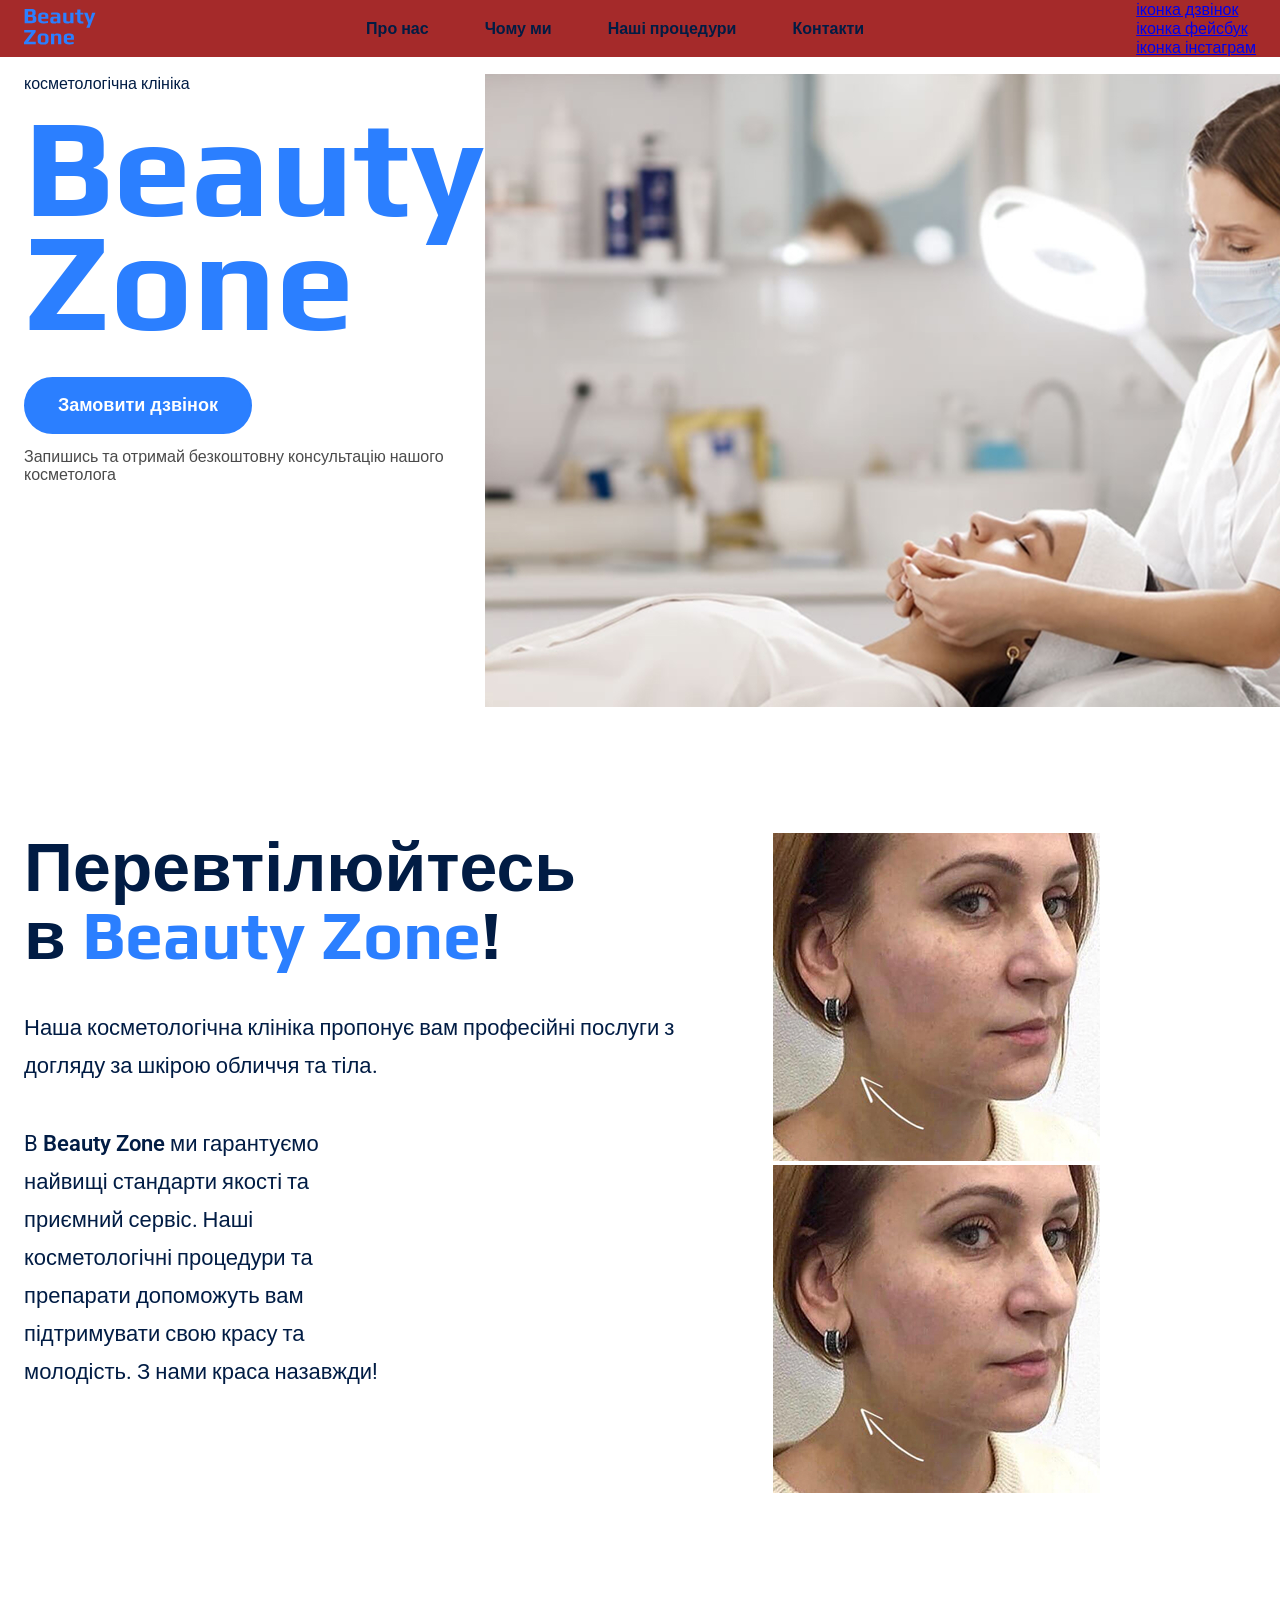
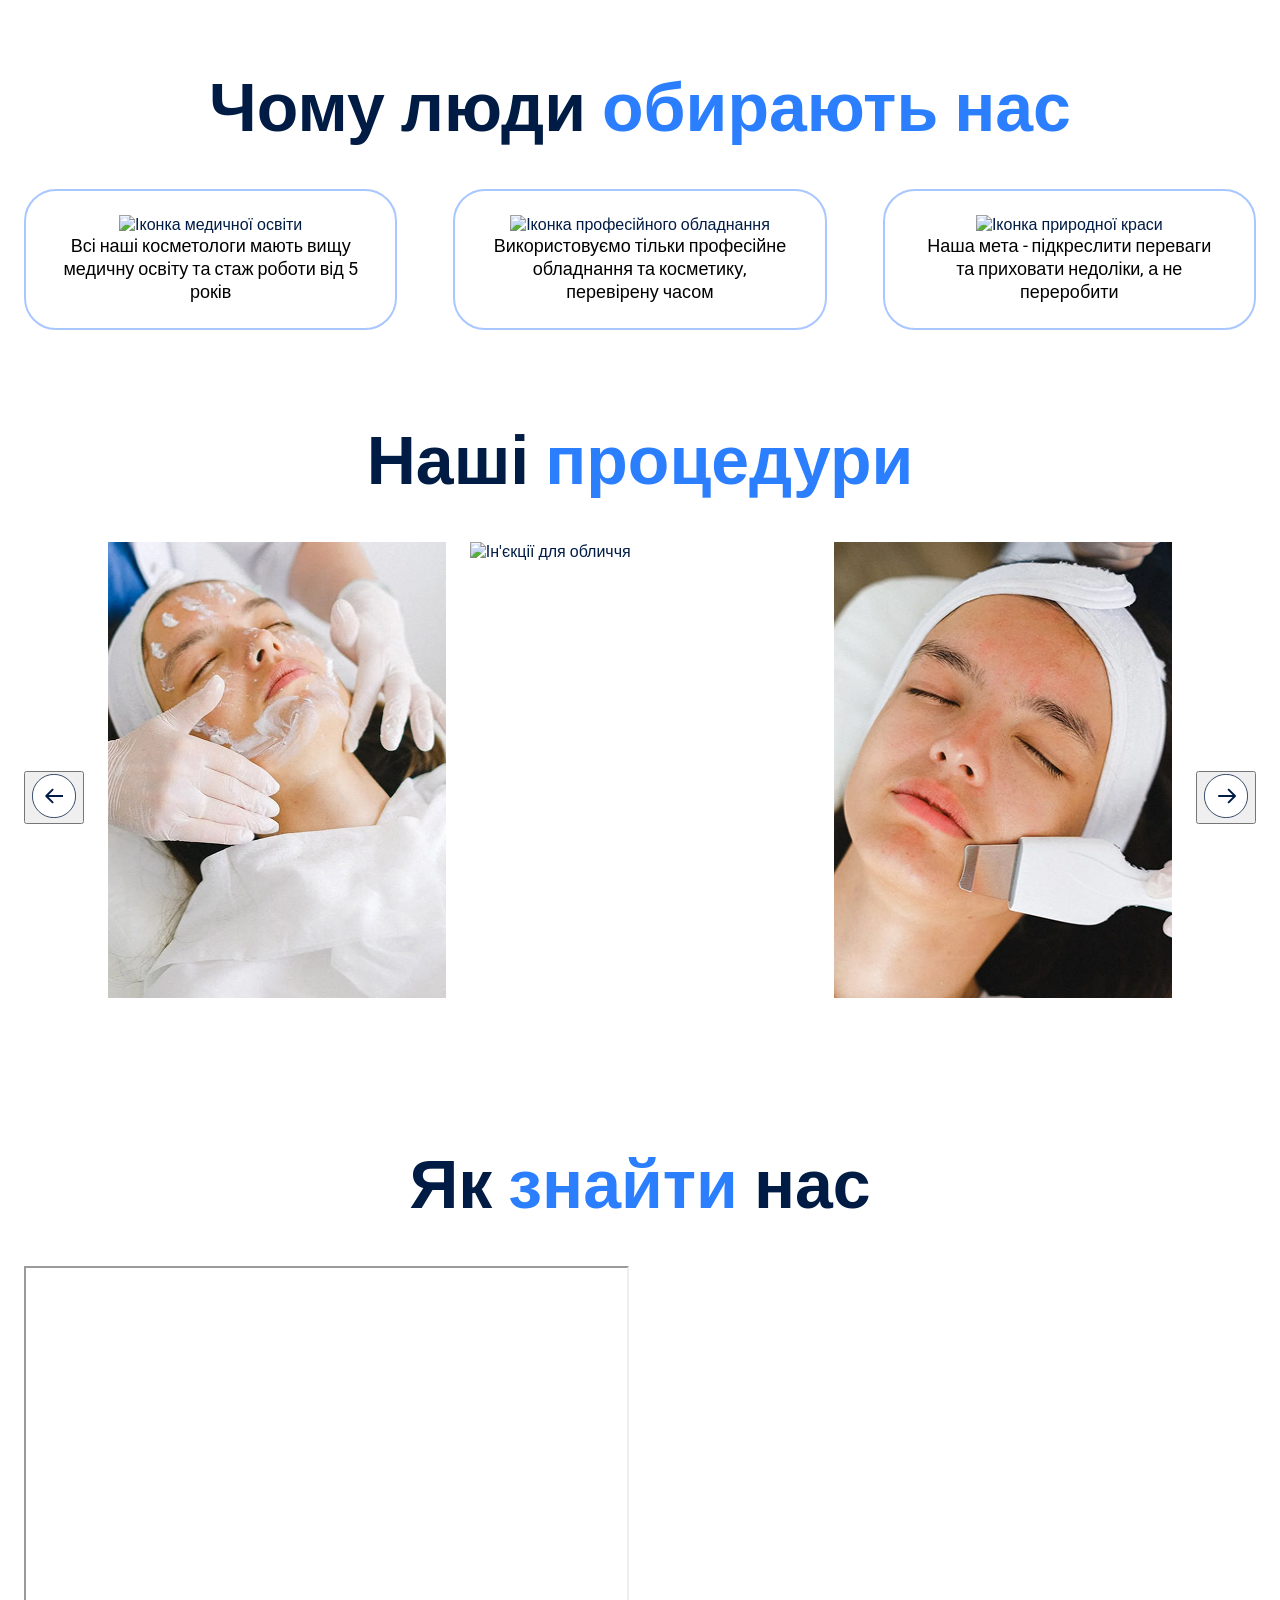
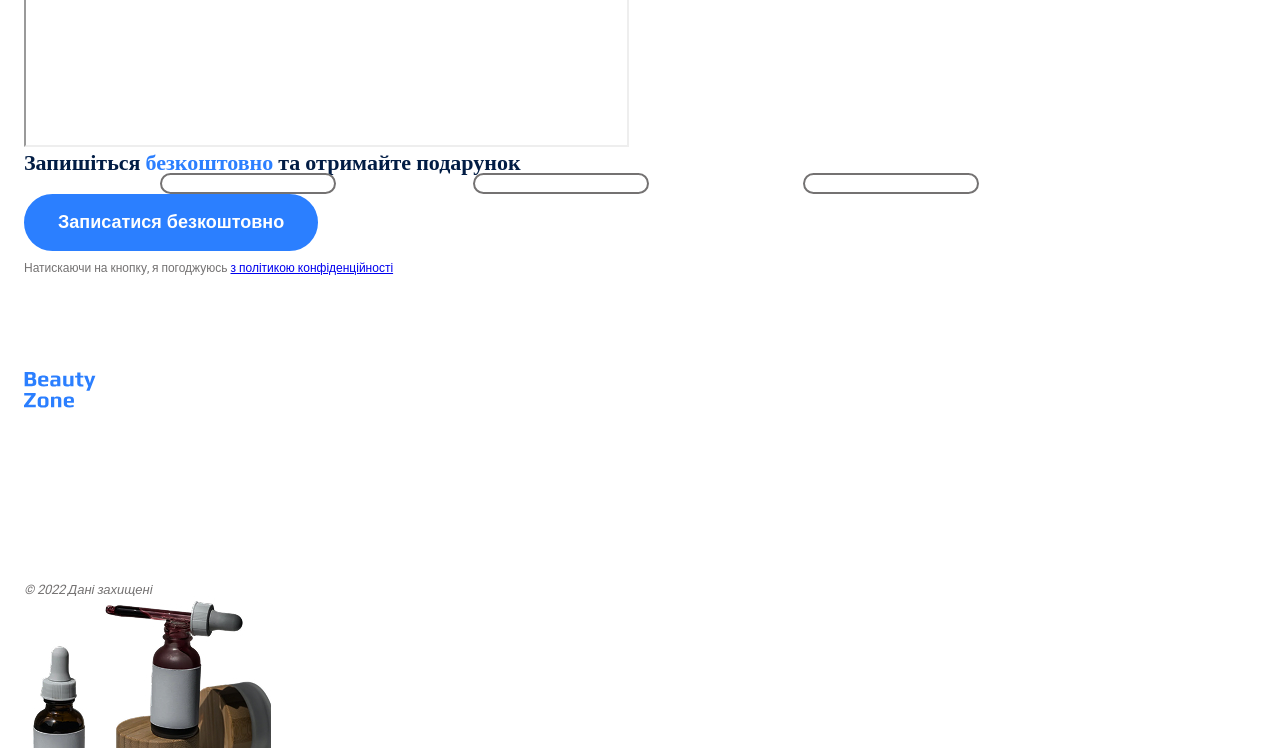
==== commit 6ff984dc: "Виправлено назву файлу зображення" ====
--- a/indexa.html
+++ b/indexa.html
@@ -146,7 +146,7 @@
                 <article>
                   <img
                     class="service-image"
-                    src="./image/Facial-Injections .jpg"
+                    src="./image/Facial-Injections.jpg"
                     alt="Ін'єкції для обличчя"
                   />
                   <p class="service-description">Ін'єкції для обличчя</p>
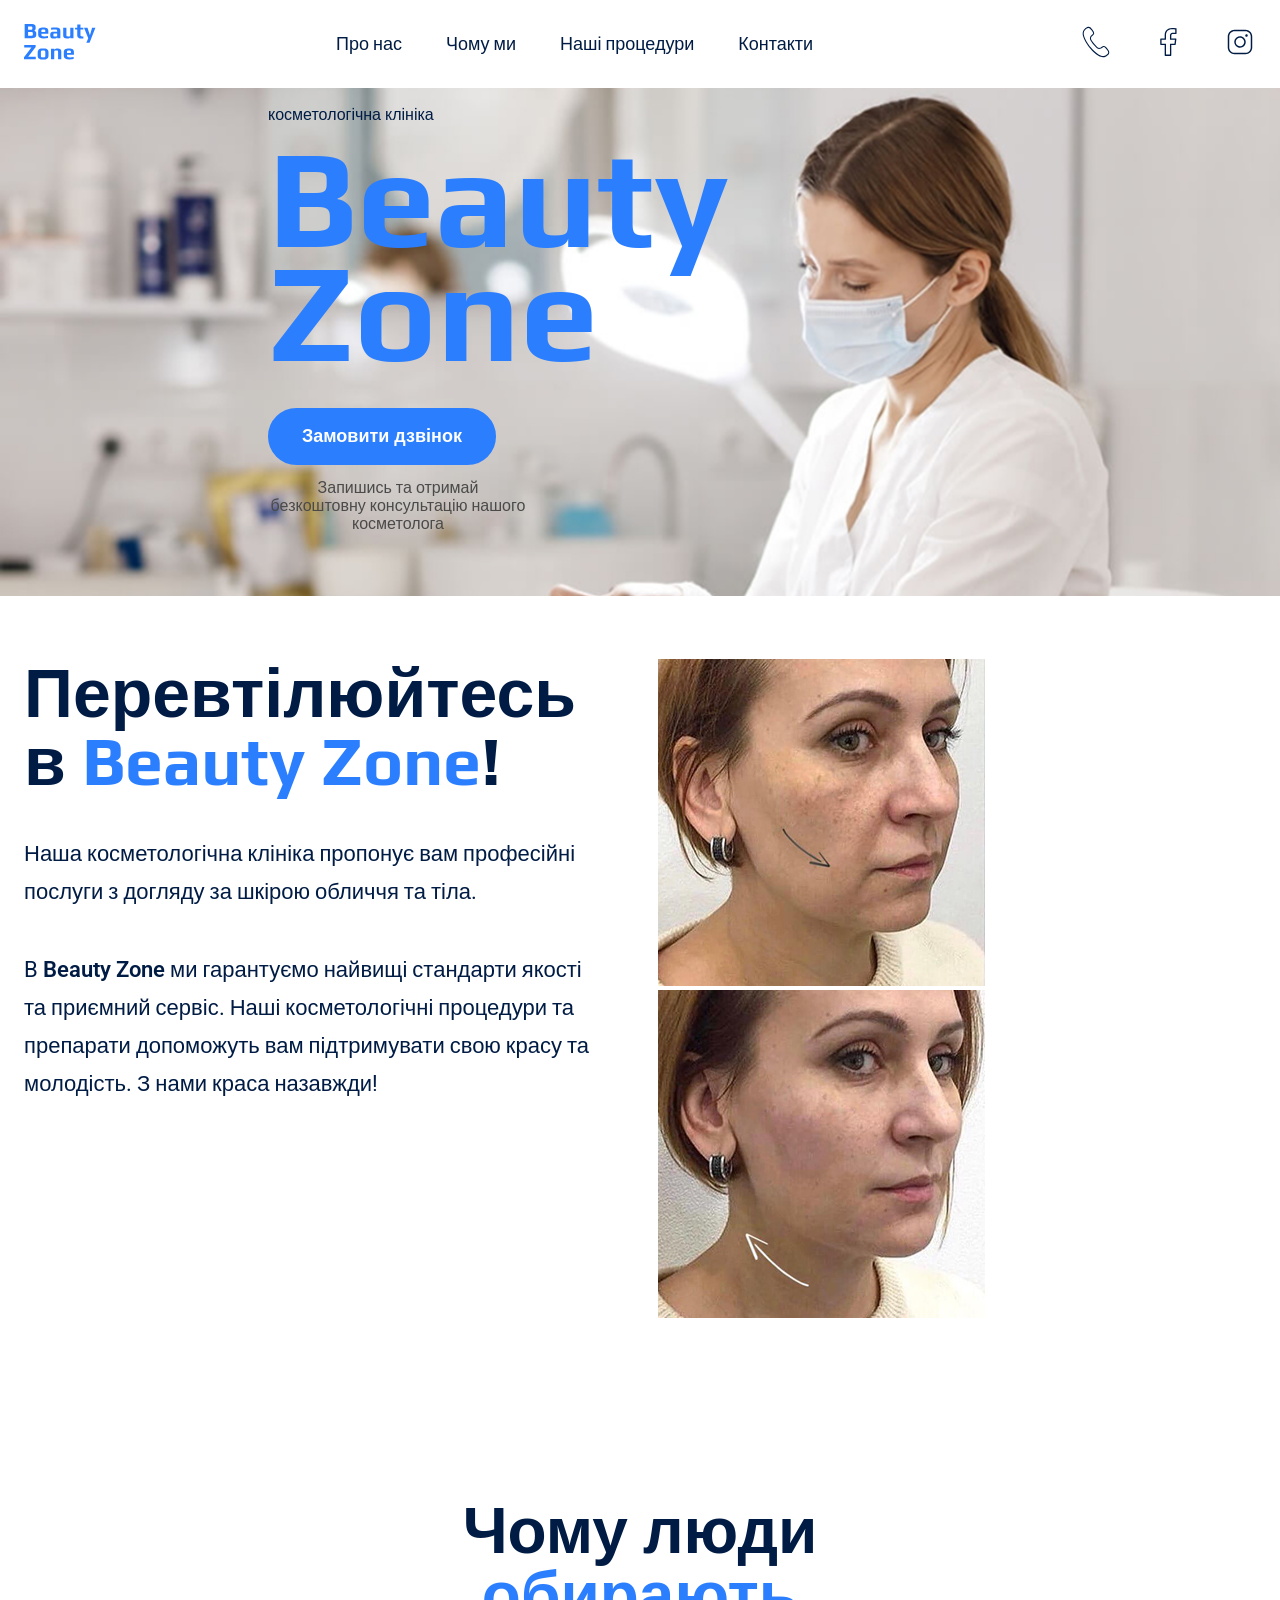
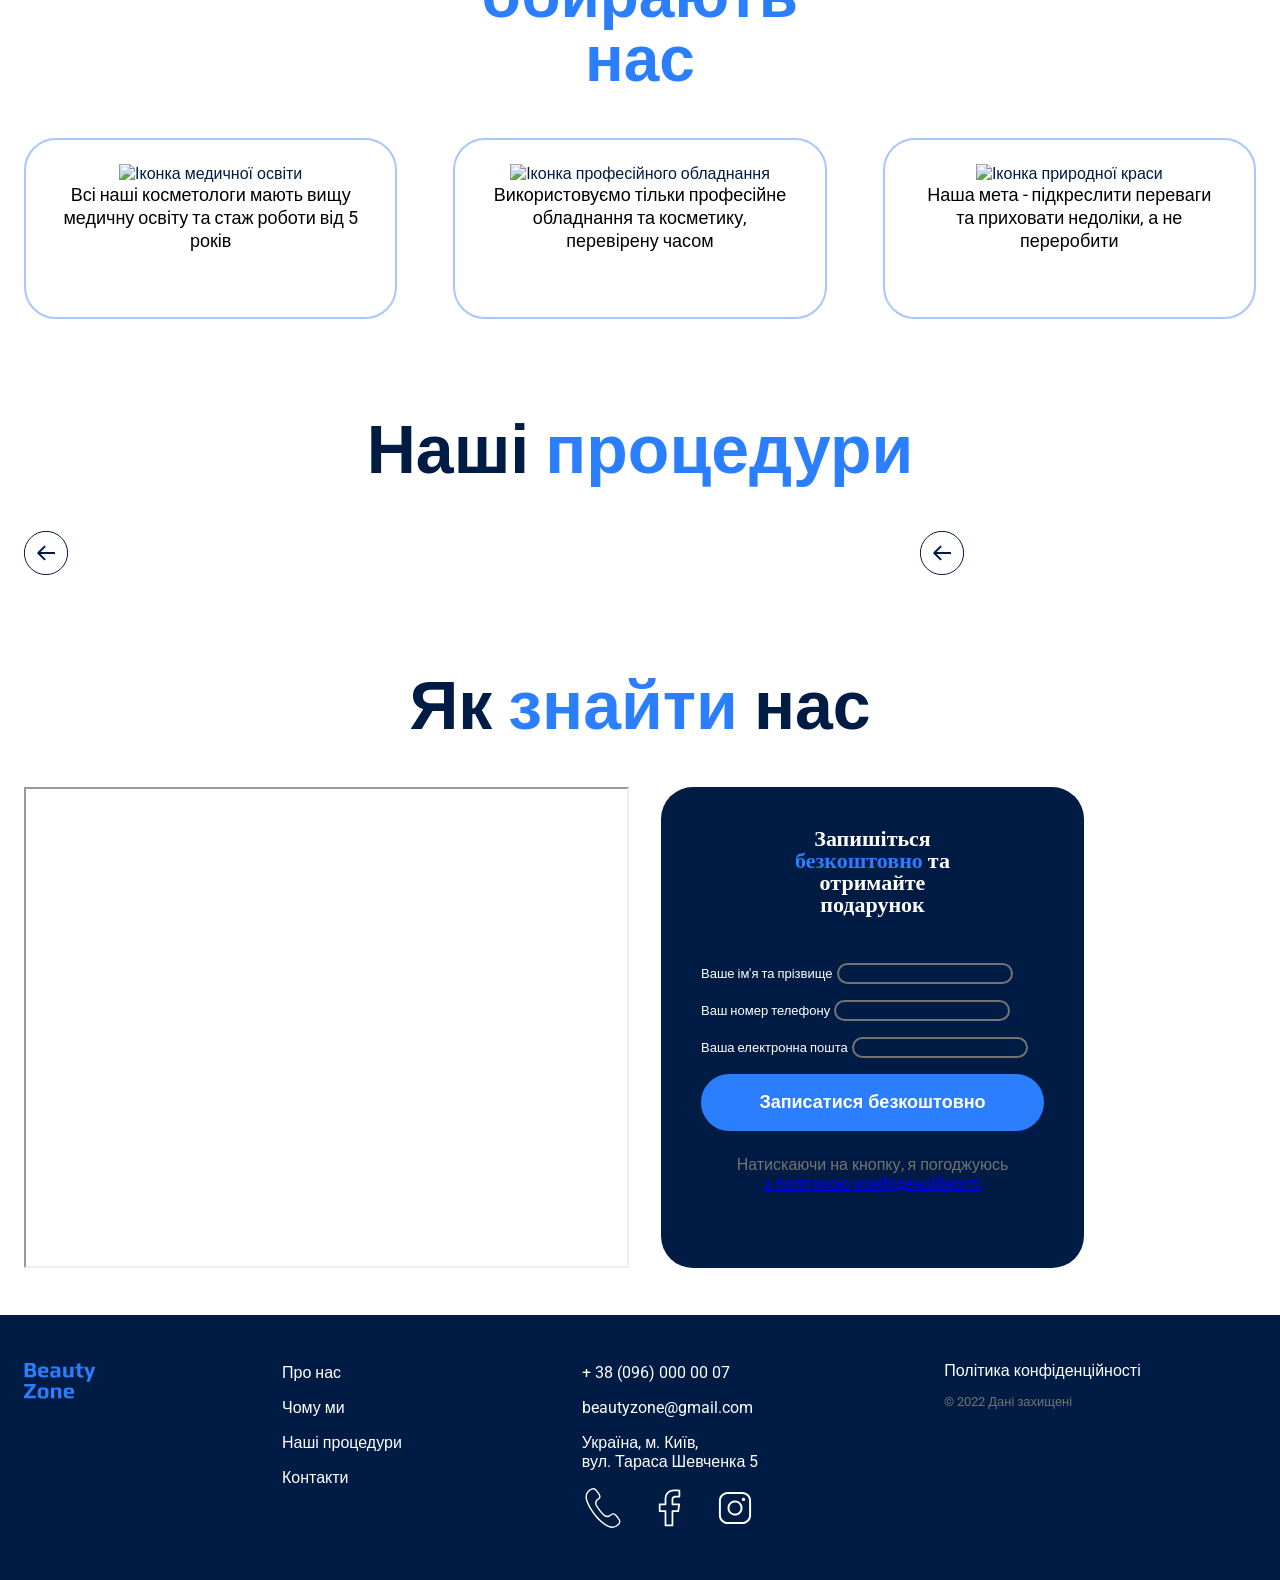
==== commit 3b5a6234: "додав кнопки і svg.Sprite" ====
--- a/indexa.html
+++ b/indexa.html
@@ -7,7 +7,7 @@
     <link rel="stylesheet" href="./css/style.css" />
   </head>
   <body>
-    <header class="header">
+    <header class="header-section">
       <div class="conteiner">
         <div class="header-container">
           <nav class="header-nav">
@@ -24,22 +24,26 @@
             </ul>
           </nav>
           <ul class="header-social">
-            <li><a href="tel:+380970000007">іконка дзвінок</a></li>
             <li>
-              <a
-                href="https://www.facebook.com/beautyzone"
-                target="_blank"
-                rel="noopener noreferrer"
-                >іконка фейсбук</a
-              >
+              <a href="tel:+380960000007">
+                <svg class="header-icon" width="32" height="32">
+                  <use href="./image/icons.svg#telephone"></use>
+                </svg>
+              </a>
             </li>
             <li>
-              <a
-                href="https://www.instagram.com/beautyzone"
-                target="_blank"
-                rel="noopener noreferrer"
-                >іконка інстаграм</a
-              >
+              <a href="#">
+                <svg class="header-icon" width="32" height="32">
+                  <use href="./image/icons.svg#facebook"></use>
+                </svg>
+              </a>
+            </li>
+            <li>
+              <a href="#">
+                <svg class="header-icon" width="32" height="32">
+                  <use href="./image/icons.svg#instagram"></use>
+                </svg>
+              </a>
             </li>
           </ul>
         </div>
@@ -57,10 +61,6 @@
                 Запишись та отримай безкоштовну консультацію нашого косметолога
               </p>
             </div>
-            <img
-              src="./image/hero-photo.jpg"
-              alt="Косметолог виконує процедуру догляду за обличчям"
-            />
           </div>
         </div>
       </section>
@@ -82,13 +82,9 @@
                 нами краса назавжди!
               </p>
             </div>
-            <div class="about-image-conteiner">
-              <img src="./image/Mask-group2.jpg" alt="Жінка до процедури " />
-              <img
-                class="about-image"
-                src="./image/Mask-group2.jpg"
-                alt="Жінка після процедури "
-              />
+            <div class="about-image">
+              <img src="./image/Mask-before.jpg" />
+              <img src="./image/Mask-after.jpg" />
             </div>
           </div>
         </div>
@@ -128,145 +124,167 @@
         <div class="conteiner">
           <h2 class="services-title">Наші <span>процедури</span></h2>
           <div class="service-slider">
-            <button>
-              <img src="./image/Left-arrow.svg" alt="Попередній слайд" />
+            <button class="arrow" type="button">
+              <svg class="arrow-icon" width="44" height="44">
+                <use href="image/icons.svg#Arrow2"></use>
+              </svg>
             </button>
             <ul class="service-list">
               <li>
-                <article>
-                  <img
-                    class="service-image"
-                    src="./image/Facial-Masks.jpg"
-                    alt="Маска для обличчя"
+                <article class="servise-card">
+                  <h3 class="service-description">Маска для обличчя</h3>
+                </article>
+              </li>
+              <li>
+                <article class="servise-card">
+                  <h3 class="service-description">Ін'єкції для обличчя</h3>
+                </article>
+              </li>
+              <li>
+                <article class="servise-card">
+                  <h3 class="service-description">Очищення обличчя</h3>
+                </article>
+              </li>
+            </ul>
+            <button class="arrow" type="button">
+              <svg class="arrow-icon" width="44" height="44">
+                <use href="./image/icons.svg#Arrow2"></use>
+              </svg>
+            </button>
+          </div>
+        </div>
+      </section>
+      <section class="contact-section" id="contact">
+        <div class="conteiner">
+          <h2 class="contact-title">Як <span>знайти</span> нас</h2>
+          <div class="contact-conteiner">
+            <iframe
+              src="https://www.google.com/maps/embed?pb=!1m18!1m12!1m3!1d5081.880125837256!2d30.51555397643694!3d50.442217071590605!2m3!1f0!2f0!3f0!3m2!1i1024!2i768!4f13.1!3m3!1m2!1s0x40d4cef8b5f6338d%3A0x25c7f06ad686451c!2z0LHRg9C7LiDQotCw0YDQsNGB0LAg0KjQtdCy0YfQtdC90LrQviwgNSwg0JrQuNC10LIsINCj0LrRgNCw0LjQvdCwLCAwMjAwMA!5e0!3m2!1sru!2sde!4v1784126427452!5m2!1sru!2sde"
+              width="605"
+              height="481"
+              allowfullscreen=""
+              loading="lazy"
+              referrerpolicy="strict-origin-when-cross-origin"
+              title="Карта розташування Beauty Zone"
+            ></iframe>
+            <div class="form-conteiner">
+              <form class="form-section">
+                <p class="form-title">
+                  Запишіться <span>безкоштовно</span> та отримайте подарунок
+                </p>
+                <div class="form-field">
+                  <label for="name">Ваше ім'я та прізвище</label>
+                  <input
+                    class="form-label"
+                    type="text"
+                    id="name"
+                    name="name"
+                    required
                   />
-                  <p class="service-description">Маска для обличчя</p>
-                </article>
-              </li>
-              <li>
-                <article>
-                  <img
-                    class="service-image"
-                    src="./image/Facial-Injections.jpg"
-                    alt="Ін'єкції для обличчя"
+                </div>
+                <div class="form-field">
+                  <label for="phone">Ваш номер телефону</label>
+                  <input
+                    class="form-label"
+                    type="tel"
+                    id="phone"
+                    name="phone"
+                    required
                   />
-                  <p class="service-description">Ін'єкції для обличчя</p>
-                </article>
-              </li>
-              <li>
-                <article>
-                  <img
-                    class="service-image"
-                    src="./image/Facial-Cleansing.jpg"
-                    alt="Очищення обличчя"
+                </div>
+                <div class="form-field">
+                  <label for="email">Ваша електронна пошта</label>
+                  <input
+                    class="form-label"
+                    type="email"
+                    id="email"
+                    name="email"
+                    required
                   />
-                  <p class="service-description">Очищення обличчя</p>
-                </article>
-              </li>
-            </ul>
-            <button>
-              <img src="./image/Right-arrow.svg" alt="Наступний слайд" />
-            </button>
-          </div>
-        </div>
-      </section>
-      <section class="contact-section" id="contact">
-        <div class="conteiner">
-          <h2 class="contact-title">Як <span>знайти</span> нас</h2>
-          <iframe
-            src="https://www.google.com/maps/embed?pb=!1m18!1m12!1m3!1d5081.880125837256!2d30.51555397643694!3d50.442217071590605!2m3!1f0!2f0!3f0!3m2!1i1024!2i768!4f13.1!3m3!1m2!1s0x40d4cef8b5f6338d%3A0x25c7f06ad686451c!2z0LHRg9C7LiDQotCw0YDQsNGB0LAg0KjQtdCy0YfQtdC90LrQviwgNSwg0JrQuNC10LIsINCj0LrRgNCw0LjQvdCwLCAwMjAwMA!5e0!3m2!1sru!2sde!4v1784126427452!5m2!1sru!2sde"
-            width="605"
-            height="481"
-            allowfullscreen=""
-            loading="lazy"
-            referrerpolicy="strict-origin-when-cross-origin"
-            title="Карта розташування Beauty Zone"
-          ></iframe>
-          <form class="form-section">
-            <p class="form-title">
-              Запишіться <span>безкоштовно</span> та отримайте подарунок
-            </p>
-            <label for="name">Ваше ім'я та прізвище</label>
-            <input
-              class="form-label"
-              type="text"
-              id="name"
-              name="name"
-              required
-            />
-
-            <label for="phone">Ваш номер телефону</label>
-            <input
-              class="form-label"
-              type="tel"
-              id="phone"
-              name="phone"
-              required
-            />
-
-            <label for="email">Ваша електронна пошта</label>
-            <input
-              class="form-label"
-              type="email"
-              id="email"
-              name="email"
-              required
-            />
-
-            <button class="button-two" type="submit">
-              Записатися безкоштовно
-            </button>
-            <p class="consent-text">
-              Натискаючи на кнопку, я погоджуюсь
-              <a href="#" class="consent-link">з політикою конфіденційності</a>
-            </p>
-          </form>
+                </div>
+                <button class="button-two" type="submit">
+                  Записатися безкоштовно
+                </button>
+                <p class="content-text">
+                  Натискаючи на кнопку, я погоджуюсь
+                  <a href="#" class="consent-link"
+                    >з політикою конфіденційності</a
+                  >
+                </p>
+              </form>
+            </div>
+          </div>
         </div>
       </section>
     </main>
     <footer class="footer-section">
       <div class="conteiner">
-        <a href="#"> <img src="./image/logo.svg" alt="Beauty Zone Logo" /></a>
-        <nav>
-          <ul>
-            <li>
-              <a href="#about">Про нас</a>
-            </li>
-            <li><a href="#why-us">Чому ми</a></li>
-            <li><a href="#services">Наші процедури</a></li>
-            <li><a href="#contact">Контакти</a></li>
-          </ul>
-        </nav>
-        <address>
-          <ul>
-            <li><a href="tel:+380960000007">+ 38 (096) 000 00 07</a></li>
-            <li>
-              <a href="mailto:beautyzone@gmail.com">beautyzone@gmail.com</a>
-            </li>
-            <li>
-              <a
-                href="https://maps.app.goo.gl/HnCB11w3N8Eyhjzk7"
-                target="_blank"
-                rel="noopener noreferrer"
-                >Україна, м. Київ, вул. Тараса Шевченка 5</a
-              >
-            </li>
-          </ul>
-          <ul>
-            <li>
-              <a href="tel:+380960000007">іконка дзвінок</a>
-            </li>
-            <li>
-              <a href="#"><!-- Facebook icon --></a>
-            </li>
-            <li>
-              <a href="#"><!-- Instagram icon --></a>
-            </li>
-          </ul>
-
-          <a href="#">Політика конфіденційності</a>
-          <p>&copy; 2022 Дані захищені</p>
-          <img src="./image/Produckt-photos.jpg" alt="Флакони з рідиною" />
-        </address>
+        <div class="footer-conteiner">
+          <nav class="footer-nav">
+            <div class="footer-logo">
+              <a href="#">
+                <img src="./image/logo.svg" alt="Beauty Zone Logo" />
+              </a>
+            </div>
+            <ul class="footer-menu">
+              <li>
+                <a class="link-footer" href="#about">Про нас</a>
+              </li>
+              <li><a class="link-footer" href="#why-us">Чому ми</a></li>
+              <li>
+                <a class="link-footer" href="#services">Наші процедури</a>
+              </li>
+              <li><a class="link-footer" href="#contact">Контакти</a></li>
+            </ul>
+          </nav>
+          <address class="footer-address">
+            <div class="footer-contacts">
+              <ul class="footer-address-list">
+                <li>
+                  <a class="link-footer" href="tel:+380960000007"
+                    >+ 38 (096) 000 00 07</a
+                  >
+                </li>
+                <li>
+                  <a class="link-footer" href="mailto:beautyzone@gmail.com"
+                    >beautyzone@gmail.com</a
+                  >
+                </li>
+                <li>
+                  <a
+                    class="link-footer"
+                    href="https://maps.app.goo.gl/HnCB11w3N8Eyhjzk7"
+                    target="_blank"
+                    rel="noopener noreferrer"
+                    >Україна, м. Київ,<br />
+                    вул. Тараса Шевченка 5</a
+                  >
+                </li>
+              </ul>
+              <div class="footer-socials">
+                <a href="tel:+380960000007">
+                  <svg class="footer-icon" width="42" height="42">
+                    <use href="./image/icons.svg#telephone"></use>
+                  </svg>
+                </a>
+                <a href="#">
+                  <svg class="footer-icon" width="42" height="42">
+                    <use href="./image/icons.svg#facebook"></use>
+                  </svg>
+                </a>
+                <a href="#">
+                  <svg class="footer-icon" width="42" height="42">
+                    <use href="./image/icons.svg#instagram"></use>
+                  </svg>
+                </a>
+              </div>
+            </div>
+            <div class="footer-address-info">
+              <a class="link-footer" href="#">Політика конфіденційності</a>
+              <p class="footer-copyright">&copy; 2022 Дані захищені</p>
+            </div>
+          </address>
+        </div>
       </div>
     </footer>
   </body>
--- a/css/style.css
+++ b/css/style.css
@@ -110,55 +110,88 @@
   border: 1px solid var(--color-brand);
 }
 
-/* Link*/
+.arrow {
+  width: 44px;
+  height: 44px;
+  border-radius: 50%;
+  background: transparent;
+  border: none;
+  padding: 0;
+  cursor: pointer;
+}
+
+.arrow-icon {
+  --color0: var(--color-primary-light); /* фон кола — білий */
+  --color1: var(--color-primary-dark); /* обводка + стрілка — темні */
+}
+
+.arrow:hover .arrow-icon {
+  --color0: var(--color-brand); /* фон кола стає синім */
+  --color1: var(--color-primary-light); /* стрілка стає білою */
+}
+/*link*/
 
 .link {
   color: var(--color-primary-dark);
   text-decoration: none;
+  font-size: 18px;
+  line-height: 100%;
 }
 
 .link:hover {
   color: var(--color-brand);
+  font-weight: 700;
 }
 /* Header */
 
-.header {
-  background-color: brown;
+.header-section {
+  background-color: var(--color-primary-light);
 }
 
 .header-container {
   display: flex;
   align-items: center;
-  gap: 242px;
+  justify-content: space-between;
+  padding: 24px 0;
 }
 
 .header-nav {
+  color: var(--color-primary-dark);
   display: flex;
   align-items: center;
-  flex-grow: 1;
   gap: 240px;
 }
 
 .header-menu {
-  font-family: 'Roboto', sans-serif;
-  font-weight: 700;
-  size: 18px;
-  line-height: 100%;
-  display: flex;
-  flex-grow: 1;
-  justify-content: center;
-  gap: 56px;
+  display: flex;
+  gap: 44px;
 }
 
 .header-social {
+  display: flex;
+  align-items: center;
+  gap: 40px;
+}
+
+.header-icon {
+  --color0: var(--color-primary-dark);
 }
 
 /* Hero */
 
+.hero-section {
+  padding: 16.5px 0 63px 0;
+  background-image: url('../image/Facial-Massage.jpg');
+  background-repeat: no-repeat;
+  background-position: center top;
+  background-size: cover;
+}
+
 .hero-conteiner {
   display: flex;
 }
 .hero-text-conteiner {
+  margin-left: 244px;
   display: inline-block;
 }
 
@@ -177,37 +210,18 @@
 }
 
 .hero-subtitle {
+  max-width: 260px;
+  text-align: center;
   color: #4a4a4a;
   line-height: 18px;
 }
 
-/* Section */
-
-.hero-section {
-  padding: 16.5px 0 63px 0;
-}
+/* About */
 
 .about-section {
   padding: 63px 0 88px 0;
 }
 
-.why-us-section {
-  padding: 88px 0 48px 0;
-}
-
-.services-section {
-  padding: 48px 0 48px 0;
-}
-
-.contact-section {
-  padding: 48px 0 47.5px 0;
-}
-
-.footer-section {
-  padding: 47.5px 0 0 0;
-}
-/* About */
-
 .about-conteiner {
   display: flex;
   justify-content: space-between;
@@ -218,12 +232,6 @@
   max-width: 709px;
 }
 
-.about-image-conteiner {
-}
-
-.about-image {
-}
-
 .about-title {
   margin-bottom: 40px;
   color: var(--color-primary-dark);
@@ -234,6 +242,7 @@
 }
 
 .about-description {
+  max-width: 653px;
   margin-bottom: 40px;
   color: var(--color-primary-dark);
   font-size: 22px;
@@ -247,7 +256,7 @@
 }
 
 .about-text.limited {
-  max-width: 355px;
+  max-width: 567px;
 }
 
 .about-text strong {
@@ -258,13 +267,19 @@
 
 /* Why Us */
 
+.why-us-section {
+  padding: 88px 0 48px 0;
+}
+
 .why-us-title {
+  max-width: 441px;
+  margin: 0 auto;
   color: var(--color-primary-dark);
   text-align: center;
   margin-bottom: 48px;
   font-family: 'Play', sans-serif;
   font-weight: 700;
-  font-size: 68px;
+  font-size: 64px;
   line-height: 100%;
 }
 
@@ -275,6 +290,8 @@
 }
 
 .why-us-article {
+  width: 316px;
+  height: 181px;
   padding: 24px 32px;
   flex: 1;
   border: 2px solid #a8c6ff;
@@ -290,6 +307,10 @@
 
 /* Services */
 
+.services-section {
+  padding: 48px 0 48px 0;
+}
+
 .services-title {
   color: var(--color-primary-dark);
   margin-bottom: 48px;
@@ -318,22 +339,23 @@
   gap: 24px;
 }
 
-.service-image {
-  margin-bottom: 24px;
-  width: 100%;
-  height: 456px;
-  margin: 0 auto;
+.servise-card {
 }
 
 .service-description {
   color: var(--color-primary-light);
-  padding: 0 77px 0 115px;
+  text-align: center;
+  padding: 0 20px;
   font-size: 22px;
   line-height: 26px;
 }
 
 /* Contact */
 
+.contact-section {
+  padding: 48px 0 47.5px 0;
+}
+
 .contact-title {
   color: var(--color-primary-dark);
   margin-bottom: 48px;
@@ -344,29 +366,43 @@
   line-height: 100%;
 }
 
+.contact-conteiner {
+  display: flex;
+  gap: 32px;
+}
+
+.form-conteiner {
+  background-color: var(--color-primary-dark);
+  border-radius: 32px;
+  padding: 40px;
+  max-width: 423px;
+}
+
+.form-section {
+  display: flex;
+  flex-direction: column;
+  gap: 16px;
+}
+
 .form-title {
+  color: var(--color-primary-light);
   font-family: 'Play';
+  text-align: center;
+  margin-bottom: 32px;
   font-weight: 600;
   font-size: 22px;
   line-height: 100%;
+  padding: 0 75px;
 }
 
 .form-section p span {
   color: var(--color-brand);
-  font-size: 22px;
-  line-height: 100%;
 }
 
 .form-section label {
   color: var(--color-primary-light);
   font-size: 13px;
   line-height: 100%;
-}
-
-.consent-text {
-  color: var(--color-secondary-neutral);
-  font-size: 12px;
-  line-height: 1.5;
 }
 
 .form-label {
@@ -383,16 +419,80 @@
   border: 2px solid var(--color-secondary-neutral);
 }
 
+.content-text {
+  width: 272px;
+  color: var(--color-secondary-neutral);
+  text-align: center;
+  margin: 0 auto;
+}
 /* Footer */
 
-footer a {
+.footer-section {
+  padding: 47.5px 0;
+  position: relative;
+  background-color: var(--color-primary-dark);
+  background-repeat: no-repeat;
+  background-position: center;
+  background-size: cover;
+}
+
+.footer-conteiner {
+  display: flex;
+  justify-content: flex-start;
+  align-items: flex-start;
+}
+
+.footer-nav {
+  display: flex;
+  flex-direction: row;
+  align-items: flex-start;
+  gap: 186px;
+  margin-right: 180px;
+}
+
+.footer-menu {
+  display: flex;
+  flex-direction: column;
+  gap: 16px;
+}
+
+.footer-address {
+  display: flex;
+  font-style: normal;
+  align-items: flex-start; /* якщо контакти праворуч, вирівняні по правому краю */
+  gap: 186px;
+}
+.footer-contacts {
+  display: flex;
+  flex-direction: column;
+  gap: 16px;
+}
+
+.link-footer {
   color: var(--color-primary-light);
   text-decoration: none;
   font-size: 16px;
   line-height: 100%;
 }
 
-footer p {
+.footer-address-list {
+  display: flex;
+  flex-direction: column;
+  gap: 16px;
+}
+
+.footer-socials {
+  display: flex;
+  gap: 24px;
+}
+
+.footer-address-info {
+  display: flex;
+  flex-direction: column;
+  gap: 16px;
+}
+
+.footer-copyright {
   color: var(--color-secondary-neutral);
   font-size: 13px;
   line-height: 100%;
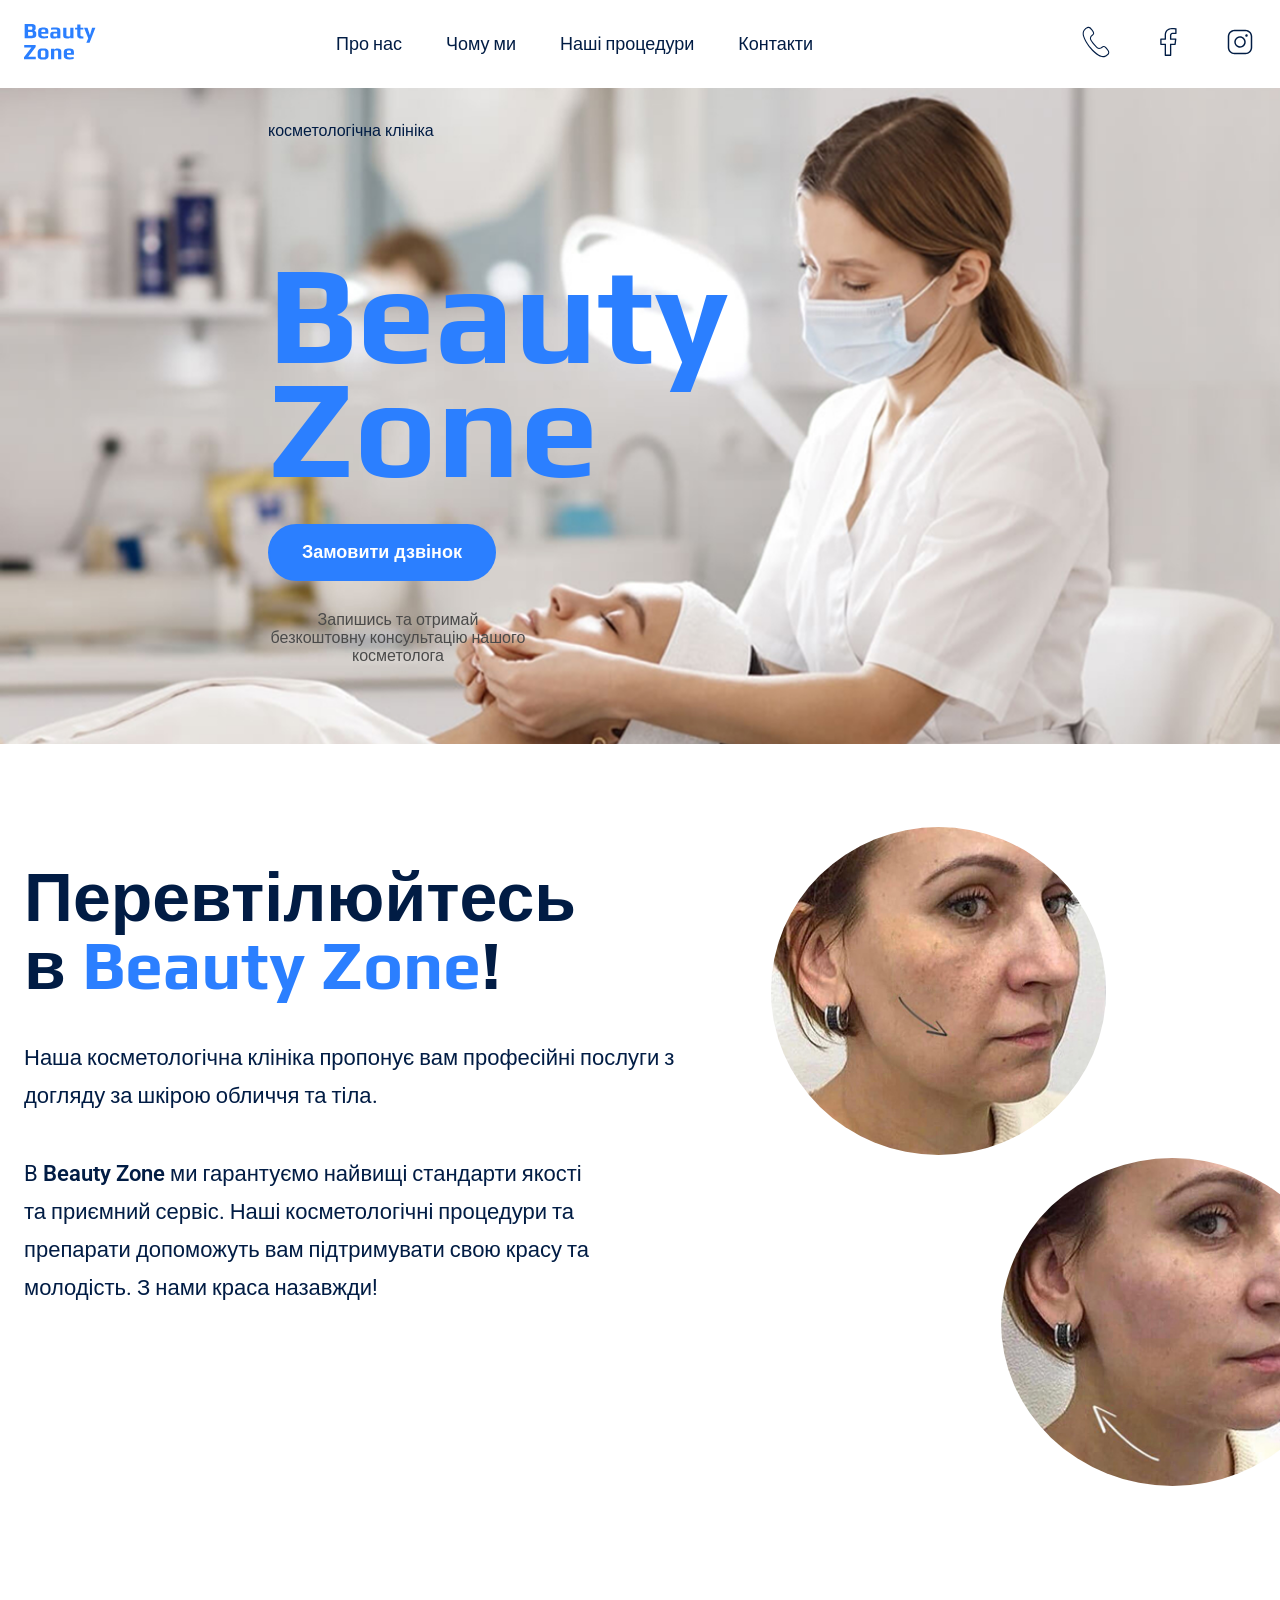
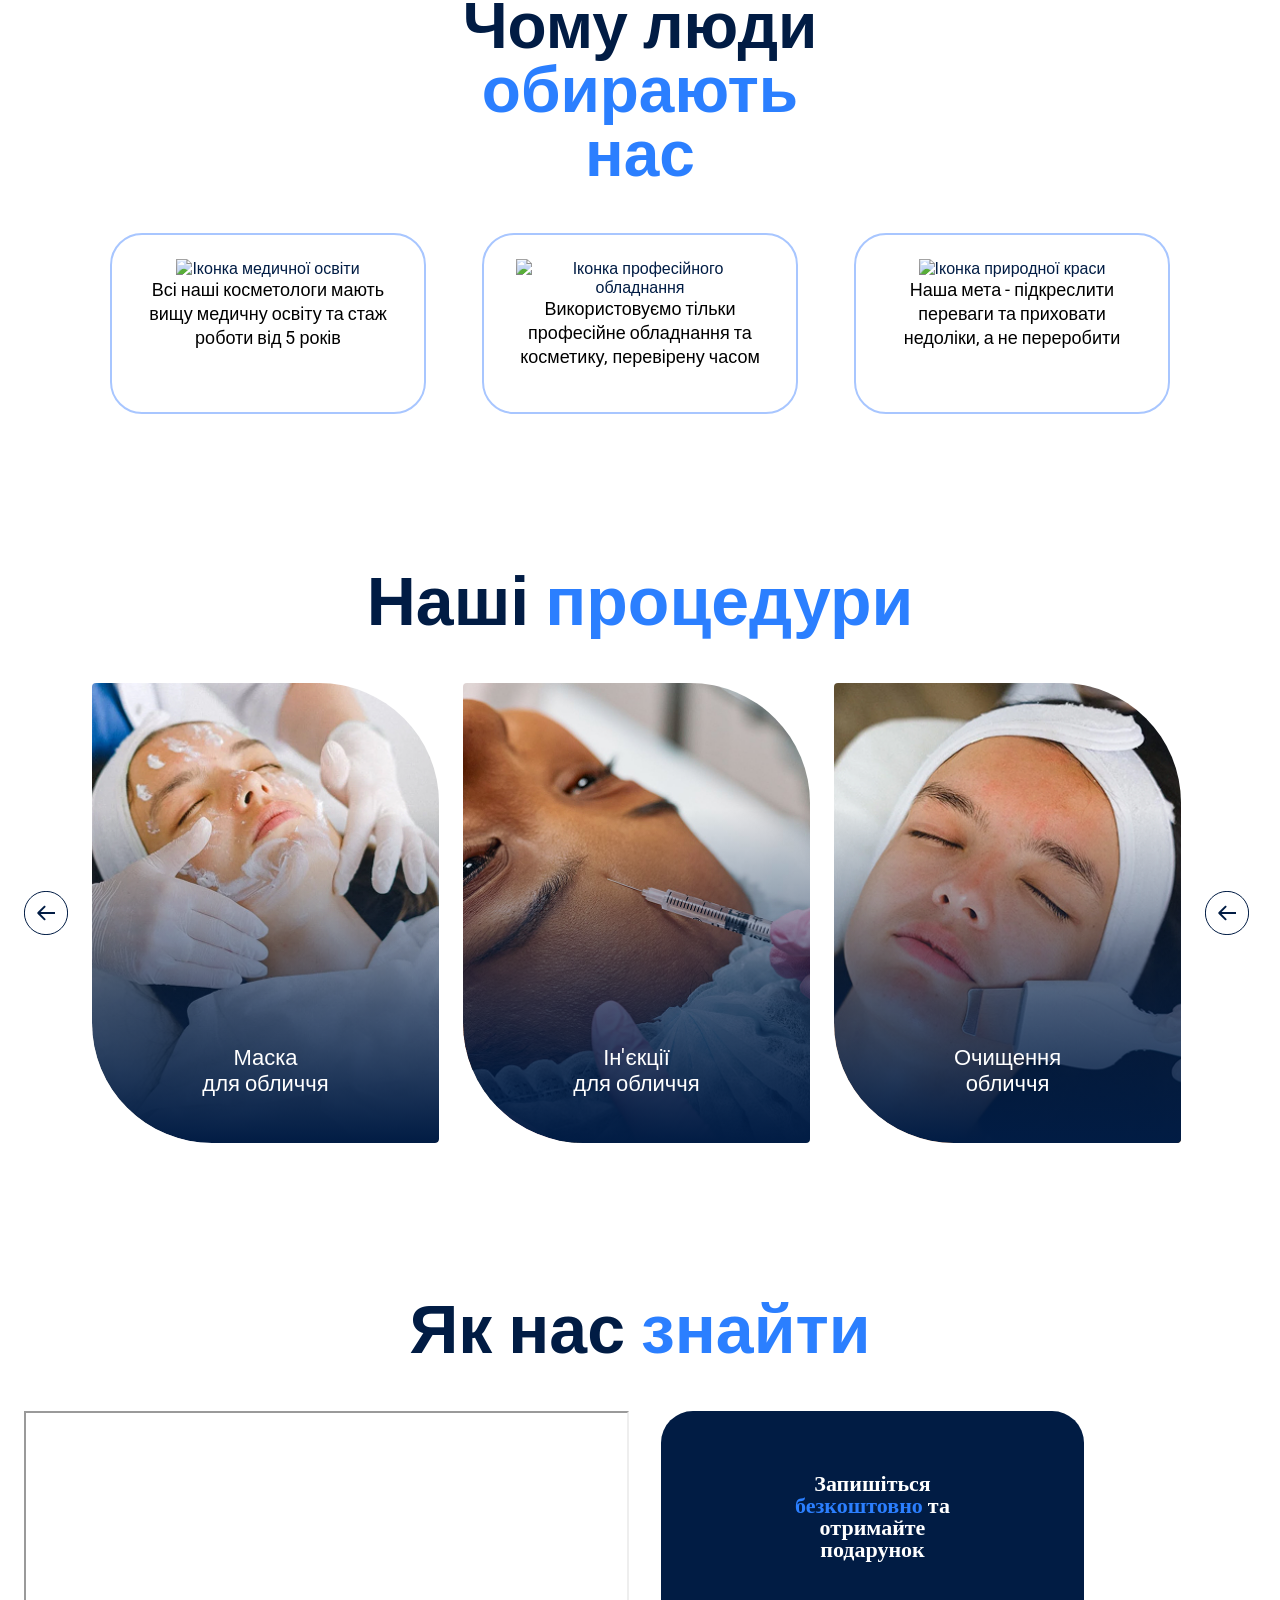
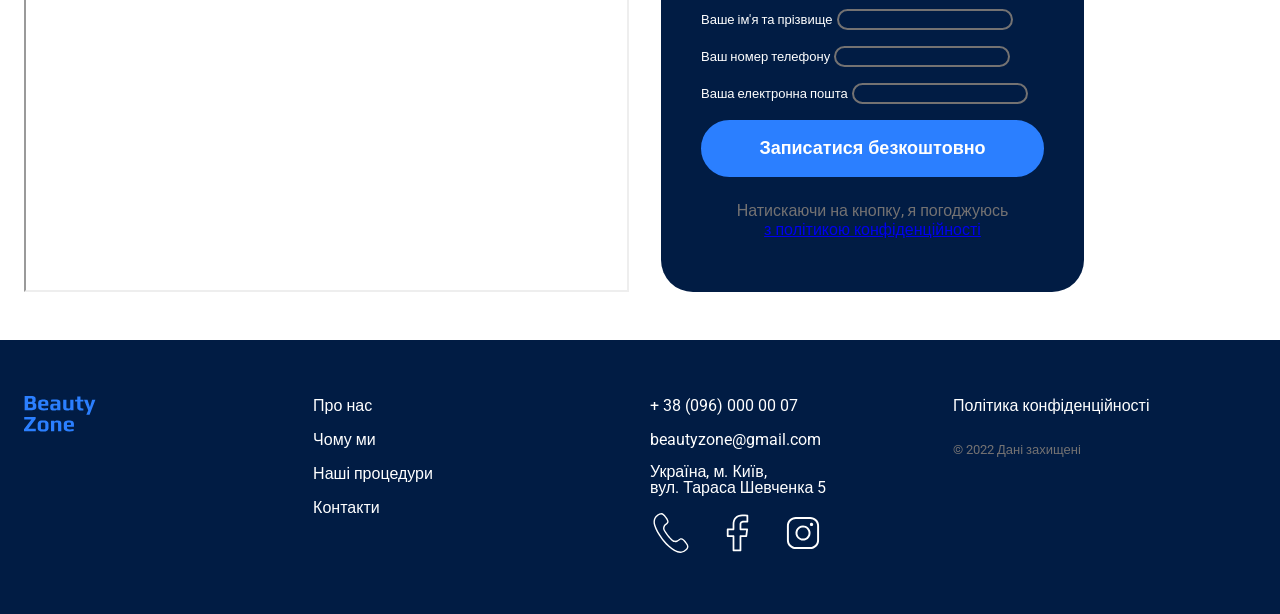
==== commit d5c4a1e4: "переробив footer+додав картки" ====
--- a/indexa.html
+++ b/indexa.html
@@ -132,17 +132,41 @@
             <ul class="service-list">
               <li>
                 <article class="servise-card">
-                  <h3 class="service-description">Маска для обличчя</h3>
+                  <img
+                    class="servise-photo"
+                    src="./image/Facial-Masks.jpg"
+                    alt="Маска для обличчя"
+                  />
+                  <h3 class="service-description">
+                    Маска<br />
+                    для обличчя
+                  </h3>
                 </article>
               </li>
               <li>
                 <article class="servise-card">
-                  <h3 class="service-description">Ін'єкції для обличчя</h3>
+                  <img
+                    class="servise-photo"
+                    src="./image/Facial-Injections.jpg"
+                    alt="Ін'єкції для обличчя"
+                  />
+                  <h3 class="service-description">
+                    Ін'єкції<br />
+                    для обличчя
+                  </h3>
                 </article>
               </li>
               <li>
                 <article class="servise-card">
-                  <h3 class="service-description">Очищення обличчя</h3>
+                  <img
+                    class="servise-photo"
+                    src="./image/Facial-Cleansing.jpg"
+                    alt="Очищення обличчя"
+                  />
+                  <h3 class="service-description">
+                    Очищення<br />
+                    обличчя
+                  </h3>
                 </article>
               </li>
             </ul>
@@ -156,7 +180,7 @@
       </section>
       <section class="contact-section" id="contact">
         <div class="conteiner">
-          <h2 class="contact-title">Як <span>знайти</span> нас</h2>
+          <h2 class="contact-title">Як нас <span>знайти</span></h2>
           <div class="contact-conteiner">
             <iframe
               src="https://www.google.com/maps/embed?pb=!1m18!1m12!1m3!1d5081.880125837256!2d30.51555397643694!3d50.442217071590605!2m3!1f0!2f0!3f0!3m2!1i1024!2i768!4f13.1!3m3!1m2!1s0x40d4cef8b5f6338d%3A0x25c7f06ad686451c!2z0LHRg9C7LiDQotCw0YDQsNGB0LAg0KjQtdCy0YfQtdC90LrQviwgNSwg0JrQuNC10LIsINCj0LrRgNCw0LjQvdCwLCAwMjAwMA!5e0!3m2!1sru!2sde!4v1784126427452!5m2!1sru!2sde"
--- a/css/style.css
+++ b/css/style.css
@@ -47,16 +47,20 @@
 }
 
 /* Base */
-* {
+*,
+*::before,
+*::after {
   box-sizing: border-box;
-  margin-top: 0;
-  margin-bottom: 0;
 }
 body {
   color: var(--color-primary-dark);
   font-family: 'Roboto', sans-serif;
   font-weight: 400;
   margin: 0px;
+}
+
+a {
+  display: inline-block;
 }
 
 ul {
@@ -219,7 +223,7 @@
 /* About */
 
 .about-section {
-  padding: 63px 0 88px 0;
+  padding: 63px 0 176px 0;
 }
 
 .about-conteiner {
@@ -265,6 +269,33 @@
   line-height: 38px;
 }
 
+.about-image {
+  position: relative;
+  width: 335px;
+  height: 328px;
+  flex-shrink: 0;
+}
+
+.about-image img {
+  position: absolute;
+  border-radius: 50%;
+  object-fit: cover;
+}
+
+.about-image img:first-child {
+  top: 20px;
+  left: -150px;
+  width: 335px;
+  height: 328px;
+}
+
+.about-image img:last-child {
+  width: 343px;
+  height: 328px;
+  top: 351px;
+  left: 80px;
+}
+
 /* Why Us */
 
 .why-us-section {
@@ -293,7 +324,6 @@
   width: 316px;
   height: 181px;
   padding: 24px 32px;
-  flex: 1;
   border: 2px solid #a8c6ff;
   border-radius: 32px;
   text-align: center;
@@ -302,7 +332,8 @@
 .why-us-text {
   color: var(--color-secondary-dark);
   font-size: 18px;
-  line-height: 1.3;
+  line-height: 24px;
+  margin: 0;
 }
 
 /* Services */
@@ -340,14 +371,48 @@
 }
 
 .servise-card {
+  position: relative;
+  border-radius: 4px 120px 4px 120px;
+  overflow: hidden;
+}
+
+.servise-photo {
+  width: 100%;
+  height: 460px;
+  object-fit: cover;
+  display: block;
 }
 
 .service-description {
+  position: absolute;
+  bottom: 24px;
+  left: 0;
+  right: 0;
+  text-align: center;
   color: var(--color-primary-light);
-  text-align: center;
-  padding: 0 20px;
+  font-family: 'Roboto', sans-serif;
+  font-weight: 400;
   font-size: 22px;
   line-height: 26px;
+  letter-spacing: 0;
+  z-index: 2;
+}
+
+.servise-card::after {
+  content: '';
+  position: absolute;
+  bottom: 0;
+  left: 0;
+  right: 0;
+  height: 100%;
+  background: linear-gradient(
+    to top,
+    rgba(1, 28, 68, 1) 0%,
+    rgba(1, 28, 68, 0.7) 30%,
+    rgba(1, 28, 68, 0) 72.58%
+  );
+  z-index: 1;
+  border-radius: inherit;
 }
 
 /* Contact */
@@ -386,7 +451,7 @@
 
 .form-title {
   color: var(--color-primary-light);
-  font-family: 'Play';
+  font-family: 'Roboto';
   text-align: center;
   margin-bottom: 32px;
   font-weight: 600;
@@ -428,7 +493,7 @@
 /* Footer */
 
 .footer-section {
-  padding: 47.5px 0;
+  padding: 56px 0;
   position: relative;
   background-color: var(--color-primary-dark);
   background-repeat: no-repeat;
@@ -438,34 +503,25 @@
 
 .footer-conteiner {
   display: flex;
-  justify-content: flex-start;
-  align-items: flex-start;
-}
-
-.footer-nav {
-  display: flex;
-  flex-direction: row;
-  align-items: flex-start;
-  gap: 186px;
-  margin-right: 180px;
-}
-
+  gap: 20px;
+}
+
+.footer-nav,
+.footer-address {
+  display: flex;
+  flex-basis: 50%;
+  font-style: normal;
+  gap: 20px;
+}
+
+.footer-logo,
 .footer-menu {
-  display: flex;
-  flex-direction: column;
-  gap: 16px;
-}
-
-.footer-address {
-  display: flex;
-  font-style: normal;
-  align-items: flex-start; /* якщо контакти праворуч, вирівняні по правому краю */
-  gap: 186px;
-}
+  flex-grow: 1;
+}
+
+.footer-address-info,
 .footer-contacts {
-  display: flex;
-  flex-direction: column;
-  gap: 16px;
+  flex-grow: 1;
 }
 
 .link-footer {
@@ -473,23 +529,17 @@
   text-decoration: none;
   font-size: 16px;
   line-height: 100%;
+  margin-bottom: 16px;
 }
 
 .footer-address-list {
   display: flex;
   flex-direction: column;
-  gap: 16px;
 }
 
 .footer-socials {
   display: flex;
   gap: 24px;
-}
-
-.footer-address-info {
-  display: flex;
-  flex-direction: column;
-  gap: 16px;
 }
 
 .footer-copyright {
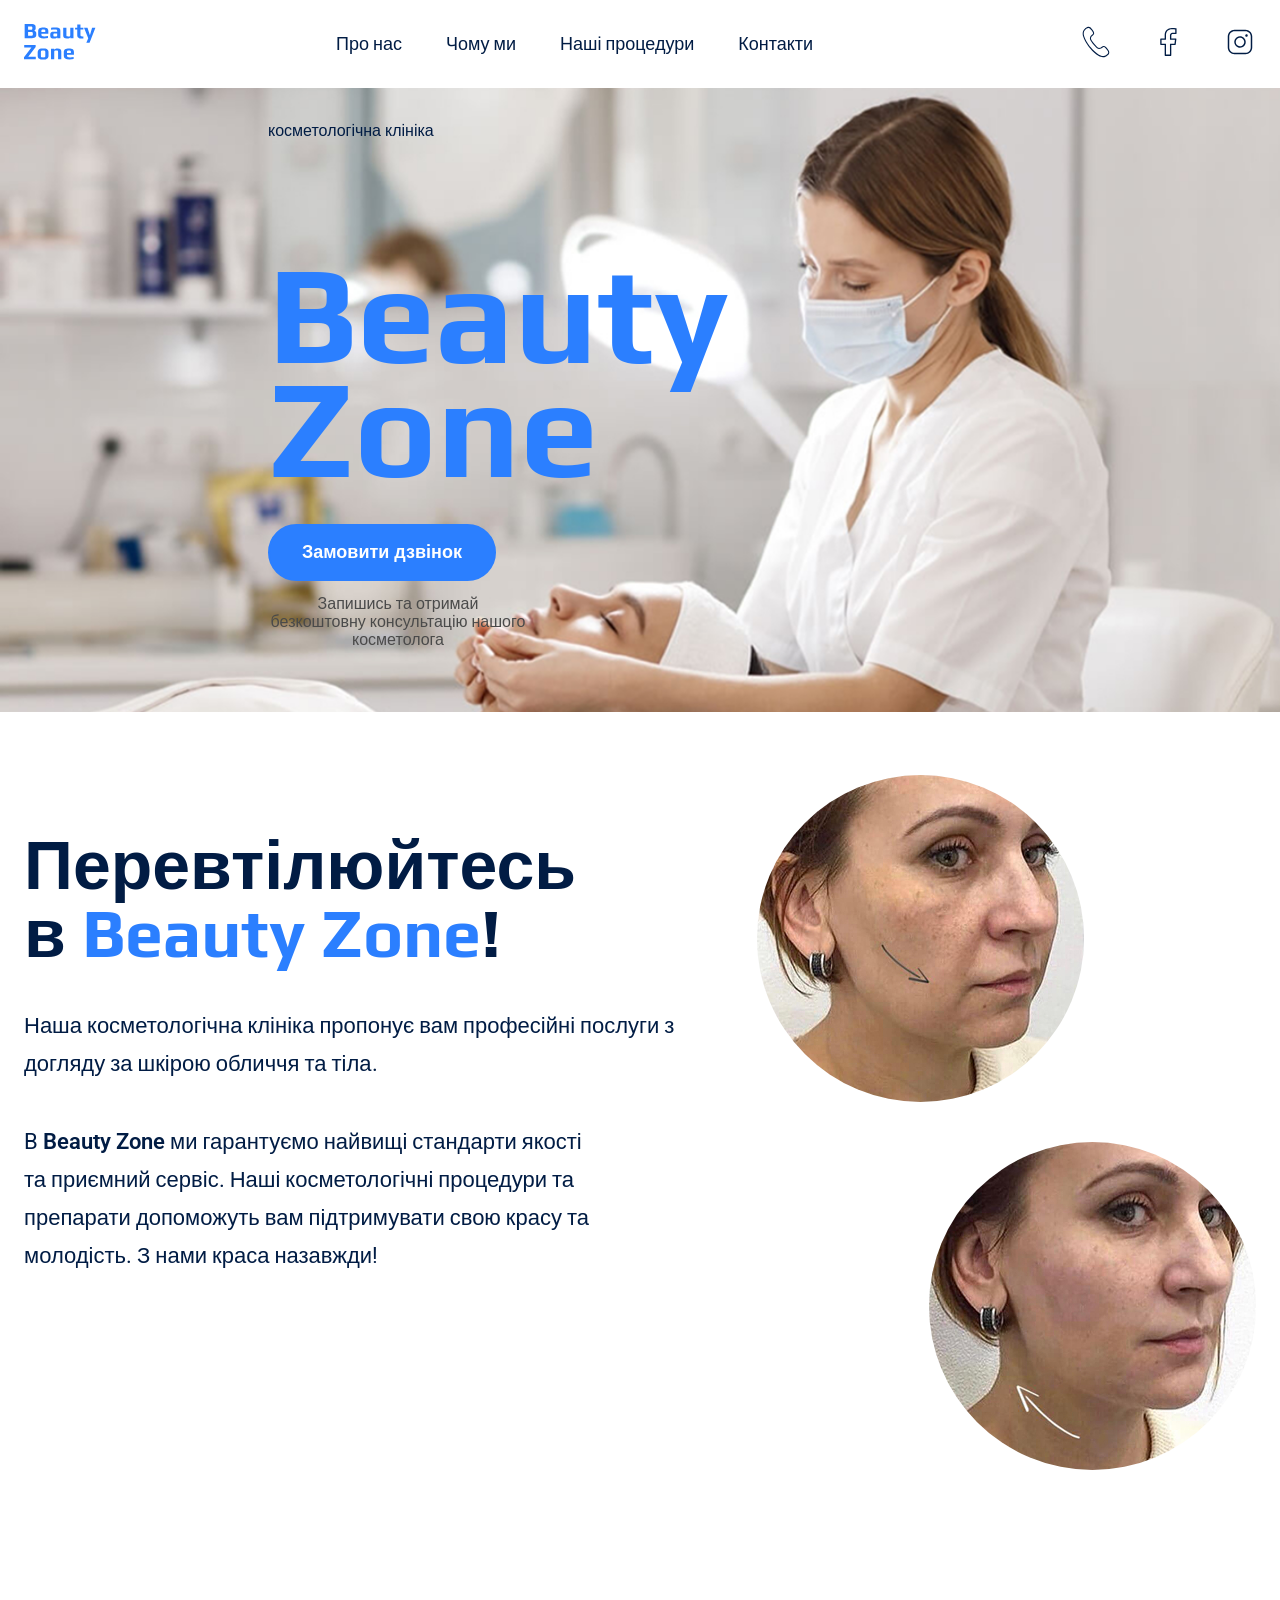
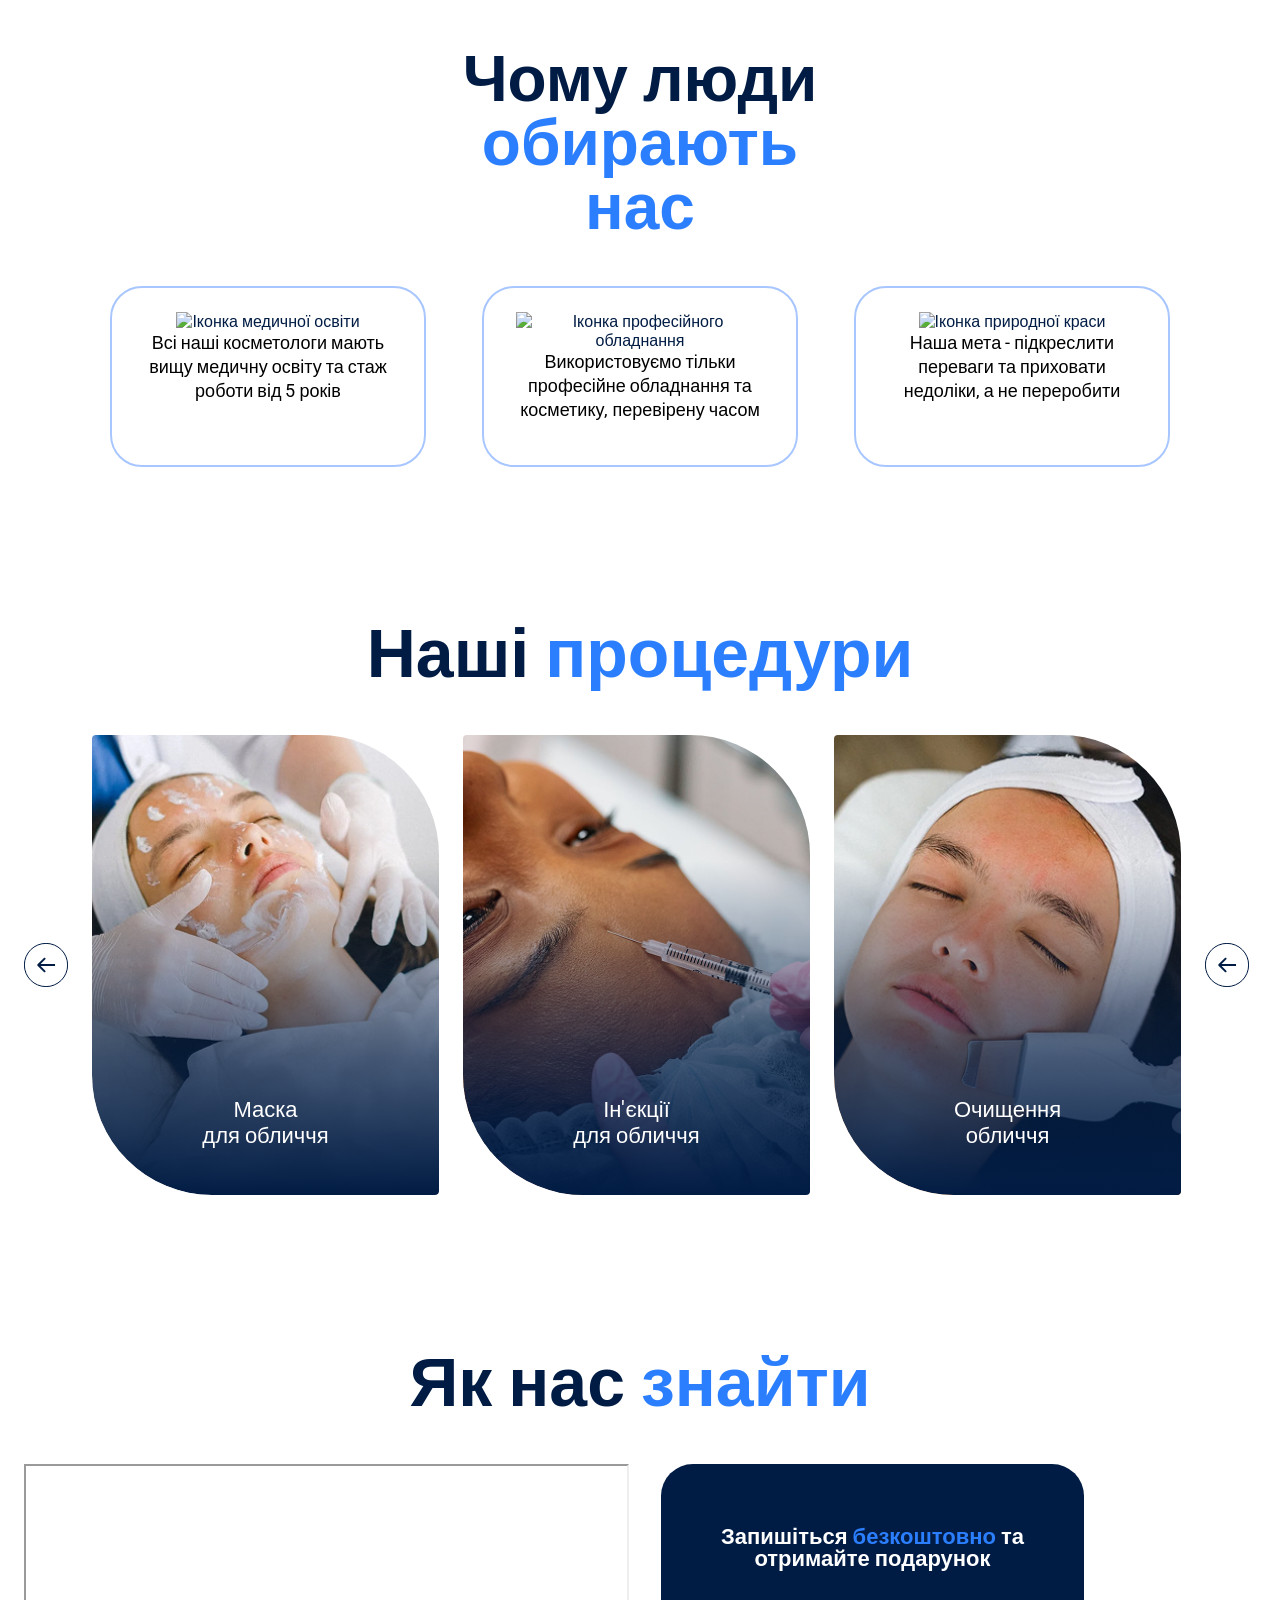
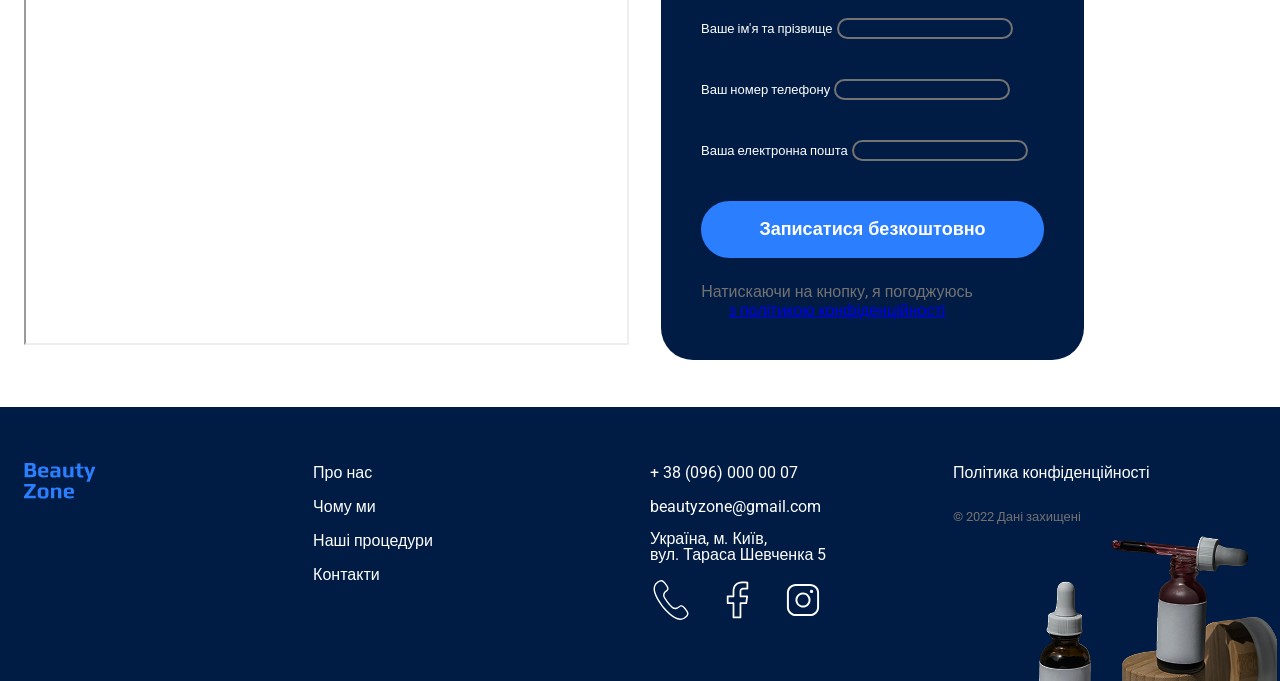
==== commit 19143490: "зробив модальне вікно" ====
--- a/indexa.html
+++ b/indexa.html
@@ -56,7 +56,9 @@
             <div class="hero-text-conteiner">
               <p class="hero-description">косметологічна клініка</p>
               <h1 class="hero-title">Beauty<br />Zone</h1>
-              <button class="button" type="button">Замовити дзвінок</button>
+              <button class="button modal-btn-open" type="button">
+                Замовити дзвінок
+              </button>
               <p class="hero-subtitle">
                 Запишись та отримай безкоштовну консультацію нашого косметолога
               </p>
@@ -311,5 +313,56 @@
         </div>
       </div>
     </footer>
+
+    <div class="backdrop is-hidden">
+      <div class="modal">
+        <button class="modal-btn-close" type="button">Close</button>
+        <form class="text-modal">
+          <h4 class="hero-modal">Замовити дзвінок</h4>
+          <p class="form-title">
+            Запишіться <span>безкоштовно</span> та отримайте подарунок
+          </p>
+          <div class="form-field">
+            <label class="modal-label" for="name">Ваше ім'я та прізвище</label>
+            <input
+              class="form-label"
+              type="text"
+              id="name"
+              name="name"
+              required
+            />
+          </div>
+          <div class="form-field">
+            <label class="modal-label" for="phone">Ваш номер телефону</label>
+            <input
+              class="form-label"
+              type="tel"
+              id="phone"
+              name="phone"
+              required
+            />
+          </div>
+          <div class="form-field">
+            <label class="modal-label" for="email">Ваша електронна пошта</label>
+            <input
+              class="form-label"
+              type="email"
+              id="email"
+              name="email"
+              required
+            />
+          </div>
+          <button class="button-two" type="submit">
+            Записатися безкоштовно
+          </button>
+          <p class="content-text">
+            Натискаючи на кнопку, я погоджуюсь
+            <a href="#" class="consent-link">з політикою конфіденційності</a>
+          </p>
+        </form>
+      </div>
+    </div>
+
+    <script src="./js/modal.js"></script>
   </body>
 </html>
--- a/css/style.css
+++ b/css/style.css
@@ -96,22 +96,10 @@
   border-radius: 32px;
 }
 
-.button-two {
-  color: var(--color-primary-light);
-  margin-bottom: 8px;
-  padding: 16px 32px;
-  font-weight: 600;
-  font-size: 18px;
-  background-color: var(--color-brand);
-  border: 2px solid var(--color-brand);
-  cursor: pointer;
-  border-radius: 32px;
-}
-
 .button:hover {
   color: var(--color-secondary-dark);
   background-color: transparent;
-  border: 1px solid var(--color-brand);
+  border: 2px solid var(--color-brand);
 }
 
 .arrow {
@@ -214,6 +202,7 @@
 }
 
 .hero-subtitle {
+  margin: 0px;
   max-width: 260px;
   text-align: center;
   color: #4a4a4a;
@@ -223,7 +212,7 @@
 /* About */
 
 .about-section {
-  padding: 63px 0 176px 0;
+  padding: 63px 0 88px 0;
 }
 
 .about-conteiner {
@@ -271,29 +260,23 @@
 
 .about-image {
   position: relative;
-  width: 335px;
-  height: 328px;
-  flex-shrink: 0;
+  width: 499px;
+  height: 695px;
 }
 
 .about-image img {
-  position: absolute;
   border-radius: 50%;
   object-fit: cover;
 }
 
 .about-image img:first-child {
-  top: 20px;
-  left: -150px;
-  width: 335px;
-  height: 328px;
+  position: absolute;
 }
 
 .about-image img:last-child {
-  width: 343px;
-  height: 328px;
-  top: 351px;
-  left: 80px;
+  position: absolute;
+  bottom: 0;
+  right: 0;
 }
 
 /* Why Us */
@@ -451,13 +434,12 @@
 
 .form-title {
   color: var(--color-primary-light);
-  font-family: 'Roboto';
+  font-family: 'Roboto' 'Sans-serif';
   text-align: center;
   margin-bottom: 32px;
   font-weight: 600;
   font-size: 22px;
   line-height: 100%;
-  padding: 0 75px;
 }
 
 .form-section p span {
@@ -480,8 +462,20 @@
 }
 
 .form-label:hover {
-  background-color: var(--color-secondary-neutral);
+  background-color: transparent;
   border: 2px solid var(--color-secondary-neutral);
+}
+
+.button-two {
+  color: var(--color-primary-light);
+  margin-bottom: 8px;
+  padding: 16px 32px;
+  font-weight: 600;
+  font-size: 18px;
+  background-color: var(--color-brand);
+  border: 2px solid var(--color-brand);
+  cursor: pointer;
+  border-radius: 32px;
 }
 
 .content-text {
@@ -547,3 +541,91 @@
   font-size: 13px;
   line-height: 100%;
 }
+
+.footer-section::after {
+  position: absolute;
+  width: 250px;
+  height: 150px;
+  right: 0;
+  bottom: 0;
+  background-image: url('../image/decor-flacon.png');
+  background-repeat: no-repeat;
+  content: '';
+}
+
+/*Modal*/
+
+.backdrop {
+  position: fixed;
+  top: 0;
+  left: 0;
+  right: 0;
+  bottom: 0;
+  display: flex;
+  align-items: center;
+  justify-content: center;
+  background-color: rgba(0, 0, 0, 0.5);
+}
+
+.backdrop.is-hidden {
+  opacity: 0;
+  visibility: hidden;
+  pointer-events: none;
+}
+
+.modal {
+  position: relative;
+  width: 723px;
+  height: 681px;
+  background-color: var(--color-primary-dark);
+  border-radius: 48px;
+  padding: 42px 144px;
+}
+
+.modal-btn-close {
+  position: absolute;
+  top: 42px;
+  right: 42px;
+}
+
+.text-modal {
+  display: flex;
+  flex-direction: column;
+  align-items: center;
+  text-align: center;
+  width: 435px;
+  margin: 0px auto;
+}
+.hero-modal {
+  color: var(--color-primary-light);
+  font-family: 'Play' 'Sans-serif';
+  font-weight: 700;
+  font-size: 64px;
+  line-height: 100%;
+  margin: 0px;
+  margin-bottom: 40px;
+}
+
+.form-title {
+  font-family: 'Roboto' 'Sans-serif';
+  font-weight: 600;
+  font-size: 22px;
+  line-height: 100%;
+  margin-bottom: 32px;
+}
+
+.form-title span {
+  color: var(--color-brand);
+}
+
+.form-field {
+  margin-bottom: 24px;
+}
+
+.modal-label {
+  color: var(--color-primary-light);
+}
+
+.content-text {
+  margin: 0px;
+}
